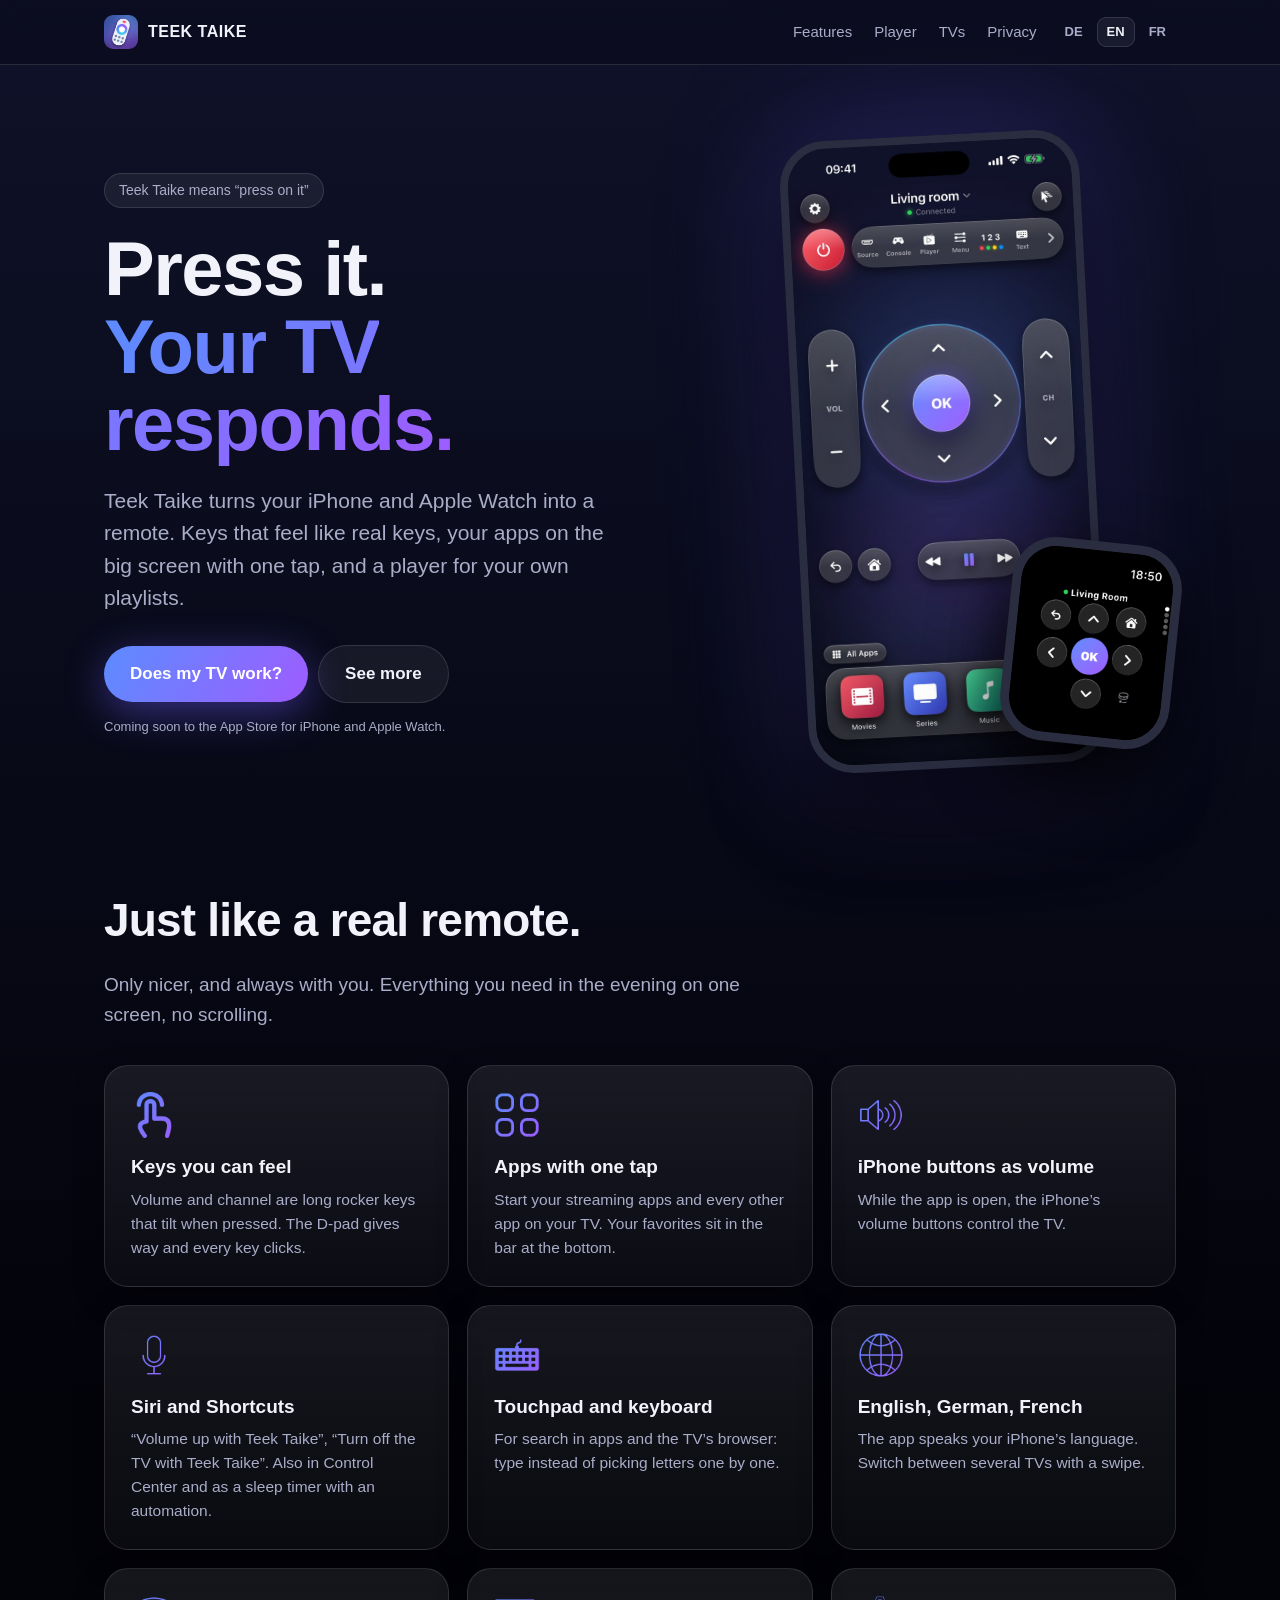
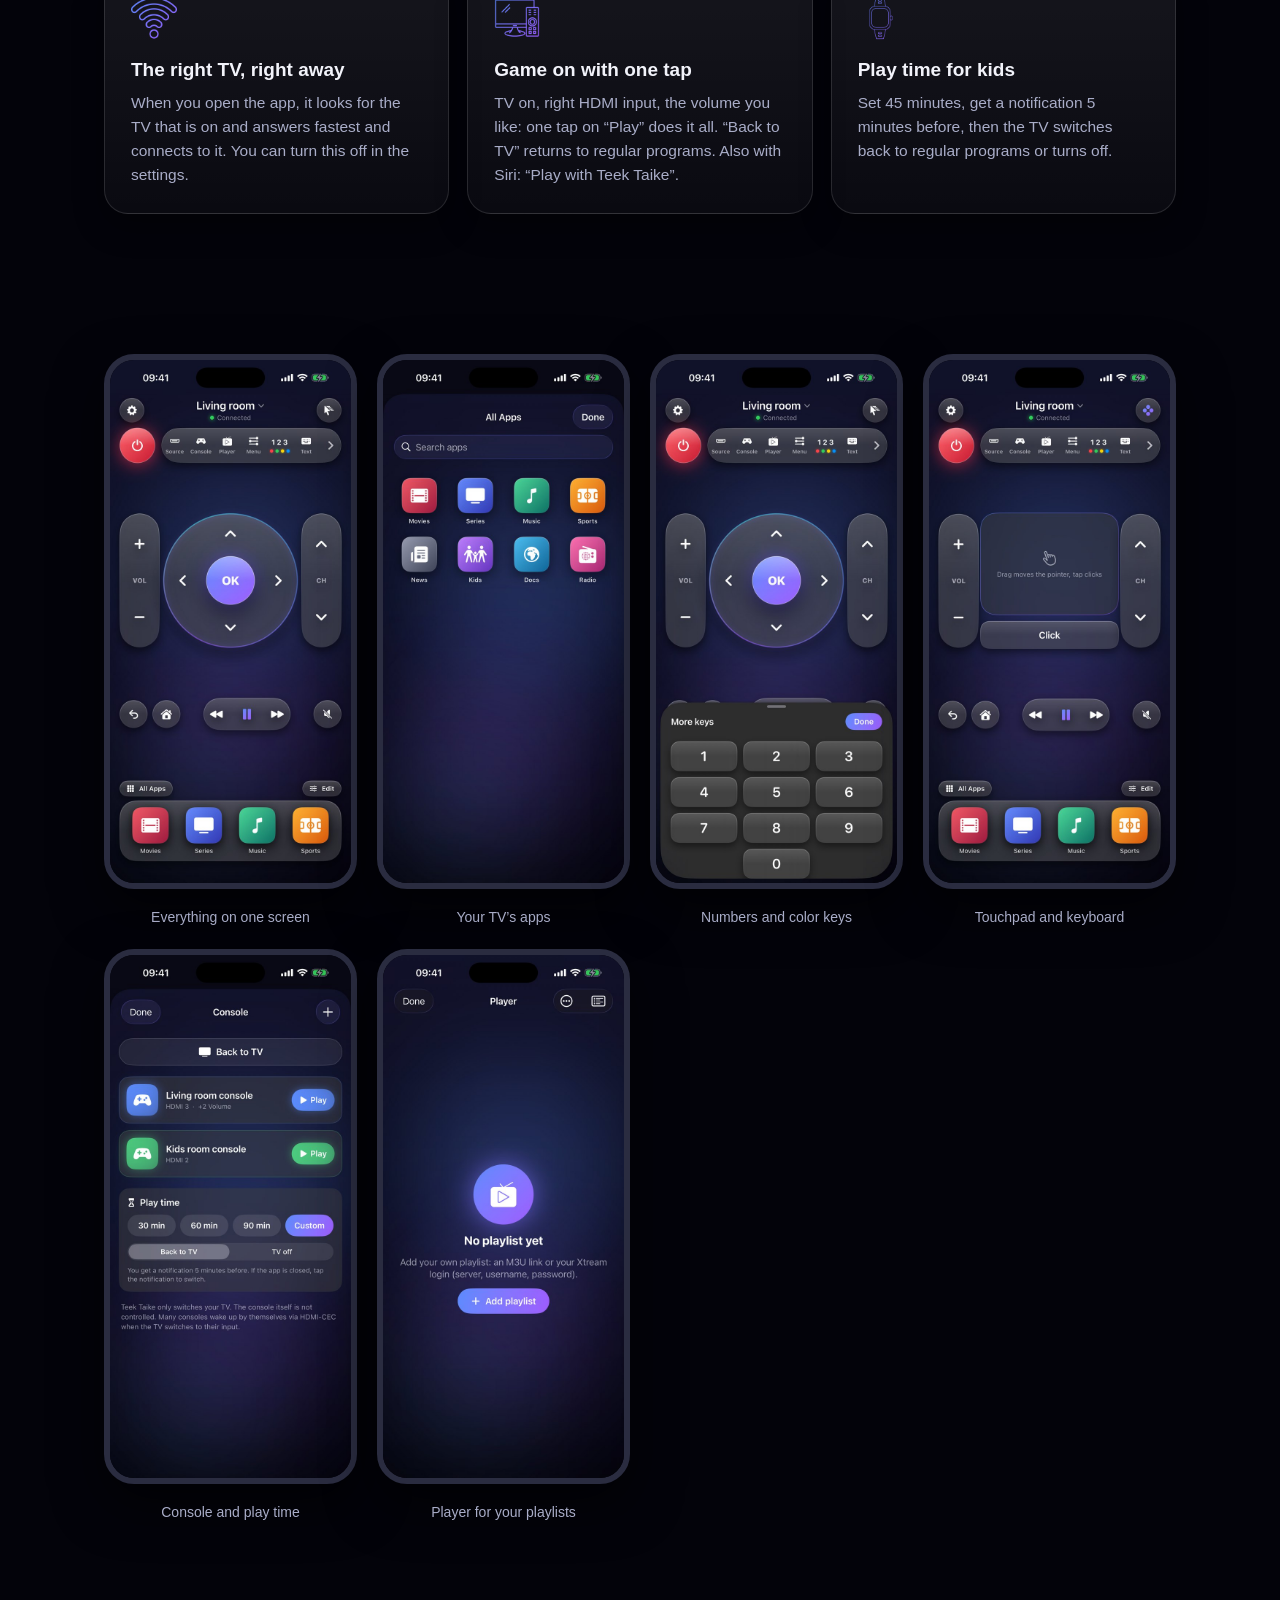
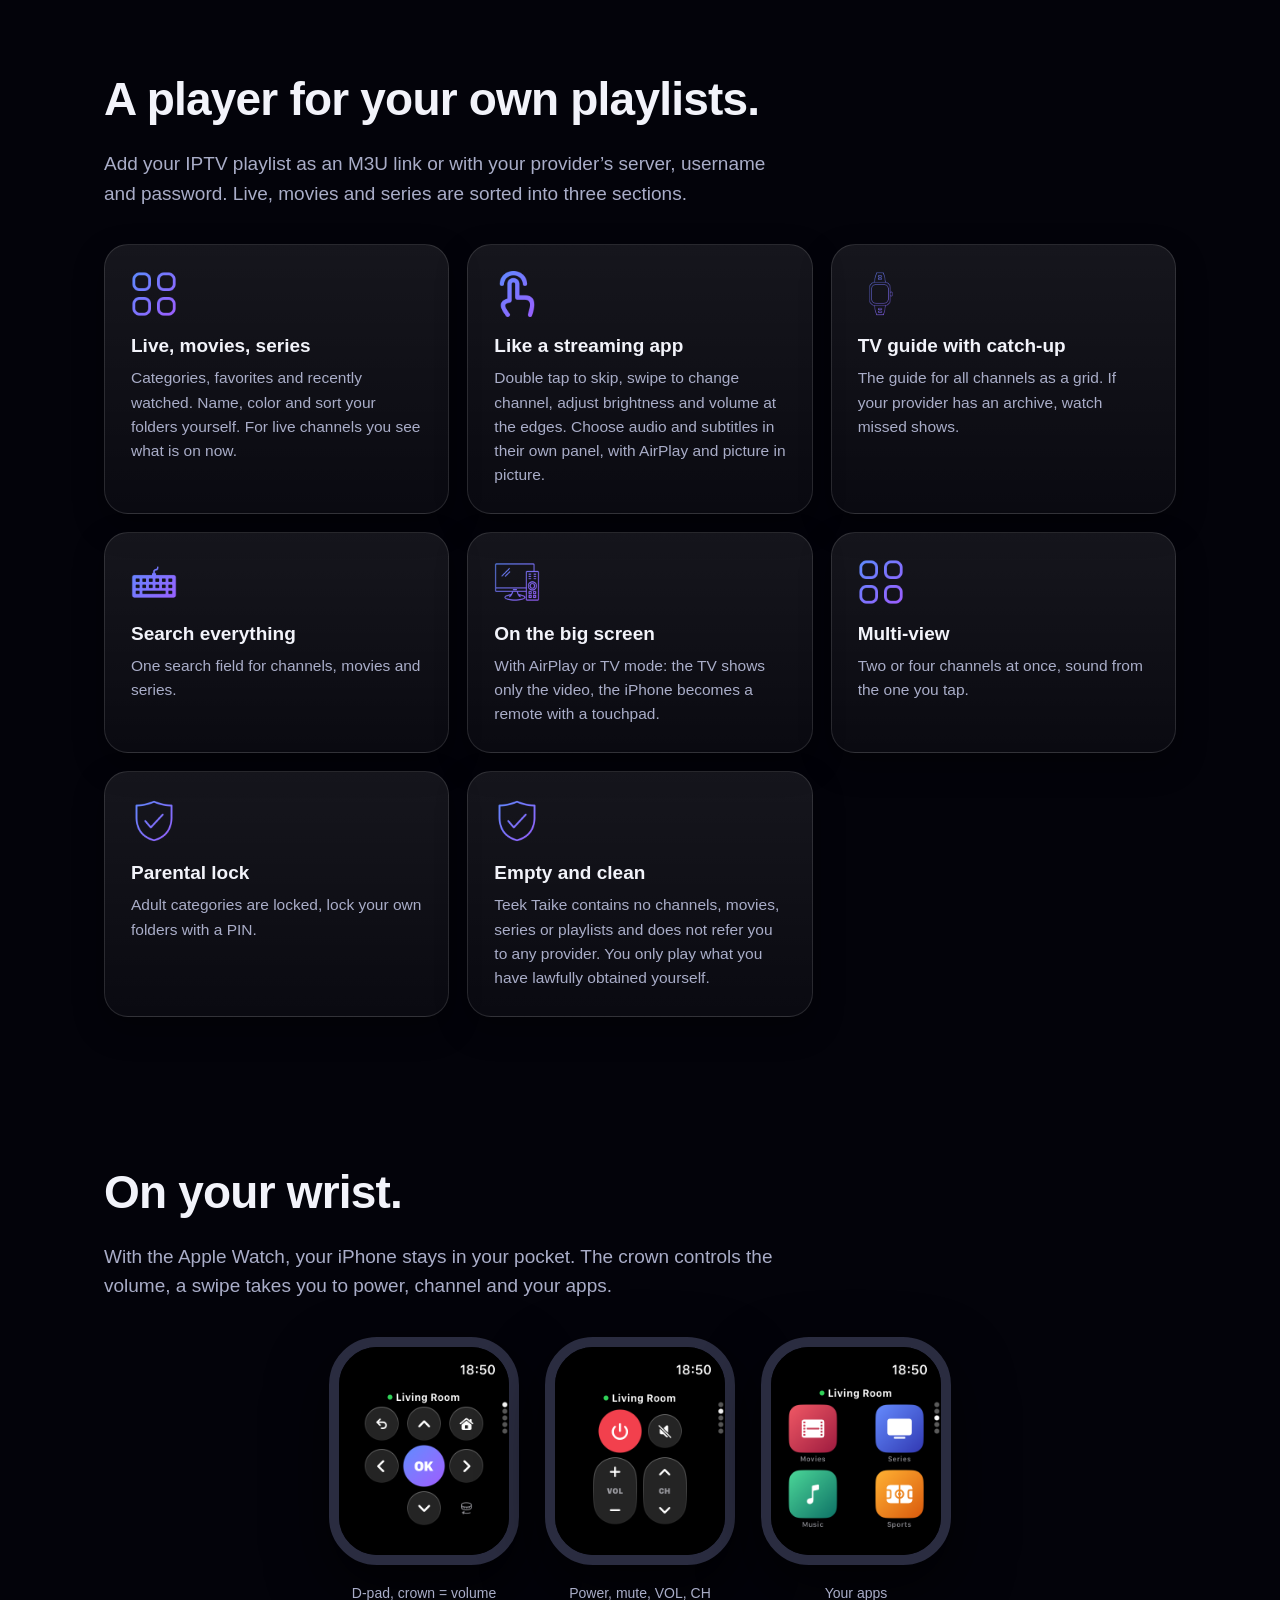
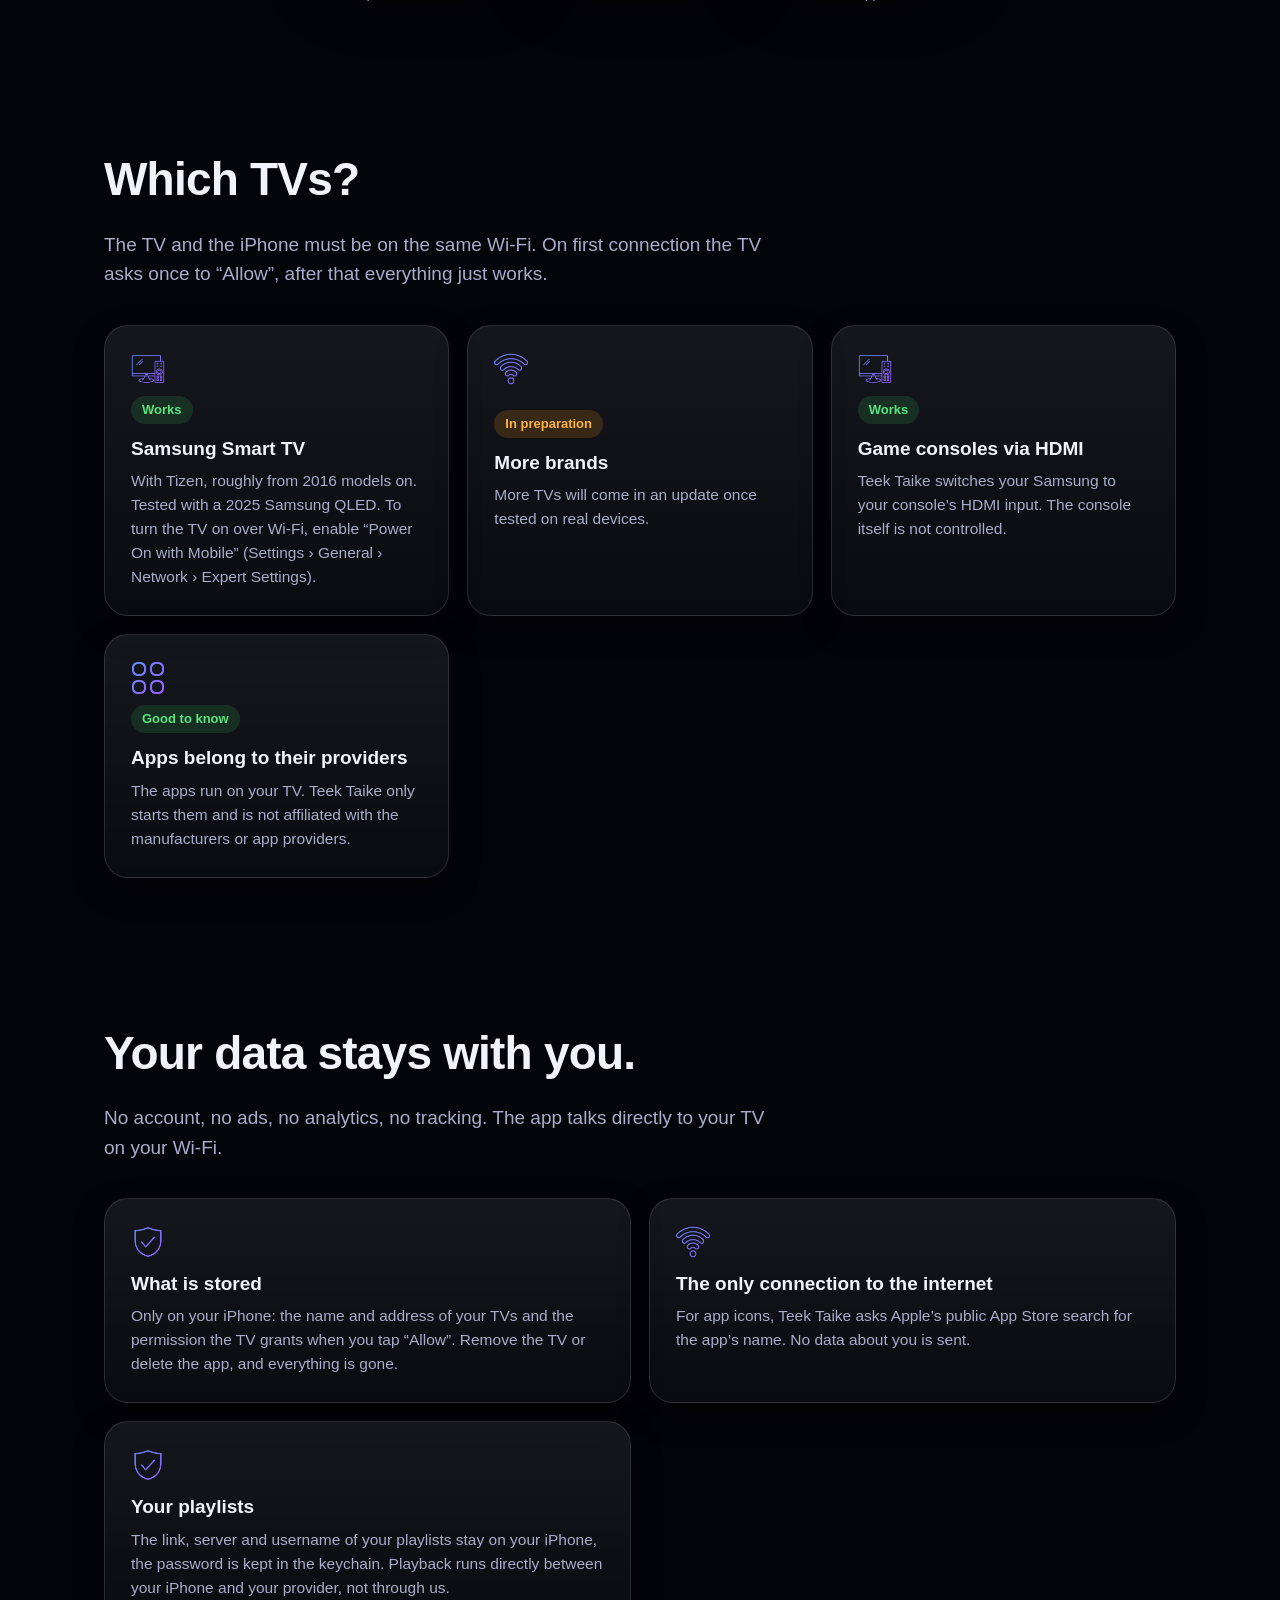
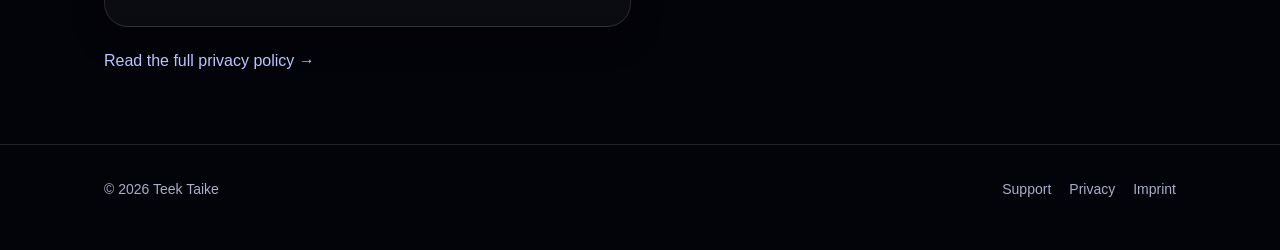
==== en/index.html @ dd216a0b "Website: Player für eigene Listen, Konsole, TV-Programm, Kindersicherung, neues Icon und Bilder, Dem" ====
<!DOCTYPE html>
<html lang="en">
<head>
<meta charset="utf-8">
<meta name="viewport" content="width=device-width, initial-scale=1">
<title>Teek Taike: TV remote and player for iPhone and Apple Watch</title>
<meta name="description" content="Teek Taike turns your iPhone and Apple Watch into a remote for Samsung Smart TVs, with a player for your own playlists. No account, no ads, no tracking.">
<link rel="icon" href="../favicon.png">
<link rel="stylesheet" href="../style.css">
<link rel="alternate" hreflang="de" href="../index.html">
<link rel="alternate" hreflang="en" href="../en/index.html">
<link rel="alternate" hreflang="fr" href="../fr/index.html">
</head>
<body>
<header>
  <div class="breite">
    <a class="marke" href="index.html"><img src="../bilder/icon.png" alt="">TEEK TAIKE</a>
    <div class="rechts"><nav><a href="#funktionen">Features</a><a href="#player">Player</a><a href="#fernseher">TVs</a><a href="#datenschutz">Privacy</a></nav><div class="sprachen"><a href="../index.html">DE</a><a href="../en/index.html" class="an">EN</a><a href="../fr/index.html">FR</a></div></div>
  </div>
</header>

<main class="breite">
  <div class="held">
    <div>
      <div class="bedeutung">Teek Taike means “press on it”</div>
      <h1>Press it.<br><span>Your TV responds.</span></h1>
      <p class="unter">Teek Taike turns your iPhone and Apple Watch into a remote. Keys that feel like real keys, your apps on the big screen with one tap, and a player for your own playlists.</p>
      <a class="knopf" href="#fernseher">Does my TV work?</a><a class="knopf still" href="#funktionen">See more</a>
      <p class="bald">Coming soon to the App Store for iPhone and Apple Watch.</p>
    </div>
    <div class="geraete">
      <div class="handy"><img src="../bilder/en/iphone_haupt.jpg" alt="Teek Taike on iPhone: D-pad, volume, channel and app tiles"></div>
      <div class="uhr"><img src="../bilder/en/uhr_0.png" alt="Teek Taike on Apple Watch"></div>
    </div>
  </div>

  <section id="funktionen">
    <h2>Just like a real remote.</h2>
    <p class="einleitung">Only nicer, and always with you. Everything you need in the evening on one screen, no scrolling.</p>
    <div class="karten">
      <div class="karte"><div class="zeichen" style="--symbol:url(../bilder/symbole/tippen.png)"></div><h3>Keys you can feel</h3><p>Volume and channel are long rocker keys that tilt when pressed. The D-pad gives way and every key clicks.</p></div>
      <div class="karte"><div class="zeichen" style="--symbol:url(../bilder/symbole/apps.png)"></div><h3>Apps with one tap</h3><p>Start your streaming apps and every other app on your TV. Your favorites sit in the bar at the bottom.</p></div>
      <div class="karte"><div class="zeichen" style="--symbol:url(../bilder/symbole/lautstaerke.png)"></div><h3>iPhone buttons as volume</h3><p>While the app is open, the iPhone’s volume buttons control the TV.</p></div>
      <div class="karte"><div class="zeichen" style="--symbol:url(../bilder/symbole/mikrofon.png)"></div><h3>Siri and Shortcuts</h3><p>“Volume up with Teek Taike”, “Turn off the TV with Teek Taike”. Also in Control Center and as a sleep timer with an automation.</p></div>
      <div class="karte"><div class="zeichen" style="--symbol:url(../bilder/symbole/tastatur.png)"></div><h3>Touchpad and keyboard</h3><p>For search in apps and the TV’s browser: type instead of picking letters one by one.</p></div>
      <div class="karte"><div class="zeichen" style="--symbol:url(../bilder/symbole/sprachen.png)"></div><h3>English, German, French</h3><p>The app speaks your iPhone’s language. Switch between several TVs with a swipe.</p></div>
      <div class="karte"><div class="zeichen" style="--symbol:url(../bilder/symbole/wlan.png)"></div><h3>The right TV, right away</h3><p>When you open the app, it looks for the TV that is on and answers fastest and connects to it. You can turn this off in the settings.</p></div>
      <div class="karte"><div class="zeichen" style="--symbol:url(../bilder/symbole/fernseher.png)"></div><h3>Game on with one tap</h3><p>TV on, right HDMI input, the volume you like: one tap on “Play” does it all. “Back to TV” returns to regular programs. Also with Siri: “Play with Teek Taike”.</p></div>
      <div class="karte"><div class="zeichen" style="--symbol:url(../bilder/symbole/uhr.png)"></div><h3>Play time for kids</h3><p>Set 45 minutes, get a notification 5 minutes before, then the TV switches back to regular programs or turns off.</p></div>
    </div>
  </section>

  <section>
    <div class="galerie">
      <figure><img src="../bilder/en/iphone_haupt.jpg" alt="Everything on one screen"><figcaption>Everything on one screen</figcaption></figure>
      <figure><img src="../bilder/en/iphone_apps.jpg" alt="Your TV’s apps"><figcaption>Your TV’s apps</figcaption></figure>
      <figure><img src="../bilder/en/iphone_123.jpg" alt="Numbers and color keys"><figcaption>Numbers and color keys</figcaption></figure>
      <figure><img src="../bilder/en/iphone_maus.jpg" alt="Touchpad and keyboard"><figcaption>Touchpad and keyboard</figcaption></figure>
      <figure><img src="../bilder/en/iphone_konsole.jpg" alt="Console and play time"><figcaption>Console and play time</figcaption></figure>
      <figure><img src="../bilder/en/iphone_player.jpg" alt="Player for your playlists"><figcaption>Player for your playlists</figcaption></figure>
    </div>
  </section>

  <section id="player">
    <h2>A player for your own playlists.</h2>
    <p class="einleitung">Add your IPTV playlist as an M3U link or with your provider’s server, username and password. Live, movies and series are sorted into three sections.</p>
    <div class="karten">
      <div class="karte"><div class="zeichen" style="--symbol:url(../bilder/symbole/apps.png)"></div><h3>Live, movies, series</h3><p>Categories, favorites and recently watched. Name, color and sort your folders yourself. For live channels you see what is on now.</p></div>
      <div class="karte"><div class="zeichen" style="--symbol:url(../bilder/symbole/tippen.png)"></div><h3>Like a streaming app</h3><p>Double tap to skip, swipe to change channel, adjust brightness and volume at the edges. Choose audio and subtitles in their own panel, with AirPlay and picture in picture.</p></div>
      <div class="karte"><div class="zeichen" style="--symbol:url(../bilder/symbole/uhr.png)"></div><h3>TV guide with catch-up</h3><p>The guide for all channels as a grid. If your provider has an archive, watch missed shows.</p></div>
      <div class="karte"><div class="zeichen" style="--symbol:url(../bilder/symbole/tastatur.png)"></div><h3>Search everything</h3><p>One search field for channels, movies and series.</p></div>
      <div class="karte"><div class="zeichen" style="--symbol:url(../bilder/symbole/fernseher.png)"></div><h3>On the big screen</h3><p>With AirPlay or TV mode: the TV shows only the video, the iPhone becomes a remote with a touchpad.</p></div>
      <div class="karte"><div class="zeichen" style="--symbol:url(../bilder/symbole/apps.png)"></div><h3>Multi-view</h3><p>Two or four channels at once, sound from the one you tap.</p></div>
      <div class="karte"><div class="zeichen" style="--symbol:url(../bilder/symbole/schutz.png)"></div><h3>Parental lock</h3><p>Adult categories are locked, lock your own folders with a PIN.</p></div>
      <div class="karte"><div class="zeichen" style="--symbol:url(../bilder/symbole/schutz.png)"></div><h3>Empty and clean</h3><p>Teek Taike contains no channels, movies, series or playlists and does not refer you to any provider. You only play what you have lawfully obtained yourself.</p></div>
    </div>
  </section>

  <section id="uhr">
    <h2>On your wrist.</h2>
    <p class="einleitung">With the Apple Watch, your iPhone stays in your pocket. The crown controls the volume, a swipe takes you to power, channel and your apps.</p>
    <div class="uhrreihe">
      <figure><img src="../bilder/en/uhr_0.png" alt="D-pad, crown = volume"><figcaption>D-pad, crown = volume</figcaption></figure>
      <figure><img src="../bilder/en/uhr_1.png" alt="Power, mute, VOL, CH"><figcaption>Power, mute, VOL, CH</figcaption></figure>
      <figure><img src="../bilder/en/uhr_2.png" alt="Your apps"><figcaption>Your apps</figcaption></figure>
    </div>
  </section>

  <section id="fernseher">
    <h2>Which TVs?</h2>
    <p class="einleitung">The TV and the iPhone must be on the same Wi‑Fi. On first connection the TV asks once to “Allow”, after that everything just works.</p>
    <div class="tvliste">
      <div class="karte"><div class="zeichen klein" style="--symbol:url(../bilder/symbole/fernseher.png)"></div><span class="status ja">Works</span><h3>Samsung Smart TV</h3><p>With Tizen, roughly from 2016 models on. Tested with a 2025 Samsung QLED. To turn the TV on over Wi‑Fi, enable “Power On with Mobile” (Settings › General › Network › Expert Settings).</p></div>
      <div class="karte"><div class="zeichen klein" style="--symbol:url(../bilder/symbole/wlan.png)"></div><span class="status bald">In preparation</span><h3>More brands</h3><p>More TVs will come in an update once tested on real devices.</p></div>
      <div class="karte"><div class="zeichen klein" style="--symbol:url(../bilder/symbole/fernseher.png)"></div><span class="status ja">Works</span><h3>Game consoles via HDMI</h3><p>Teek Taike switches your Samsung to your console’s HDMI input. The console itself is not controlled.</p></div>
      <div class="karte"><div class="zeichen klein" style="--symbol:url(../bilder/symbole/apps.png)"></div><span class="status ja">Good to know</span><h3>Apps belong to their providers</h3><p>The apps run on your TV. Teek Taike only starts them and is not affiliated with the manufacturers or app providers.</p></div>
    </div>
  </section>

  <section id="datenschutz">
    <h2>Your data stays with you.</h2>
    <p class="einleitung">No account, no ads, no analytics, no tracking. The app talks directly to your TV on your Wi‑Fi.</p>
    <div class="schutz">
      <div class="karte"><div class="zeichen klein" style="--symbol:url(../bilder/symbole/schutz.png)"></div><h3>What is stored</h3><p>Only on your iPhone: the name and address of your TVs and the permission the TV grants when you tap “Allow”. Remove the TV or delete the app, and everything is gone.</p></div>
      <div class="karte"><div class="zeichen klein" style="--symbol:url(../bilder/symbole/wlan.png)"></div><h3>The only connection to the internet</h3><p>For app icons, Teek Taike asks Apple’s public App Store search for the app’s name. No data about you is sent.</p></div>
      <div class="karte"><div class="zeichen klein" style="--symbol:url(../bilder/symbole/schutz.png)"></div><h3>Your playlists</h3><p>The link, server and username of your playlists stay on your iPhone, the password is kept in the keychain. Playback runs directly between your iPhone and your provider, not through us.</p></div>
    </div>
    <p style="margin-top:22px"><a href="privacy.html">Read the full privacy policy →</a></p>
  </section>
</main>
<footer>
  <div class="breite">
    <span>© 2026 Teek Taike</span>
    <span><a href="support.html">Support</a><a href="privacy.html">Privacy</a><a href="imprint.html">Imprint</a></span>
  </div>
</footer>
</body>
</html>
---- style.css ----
/* Teek Taike: gleiche Optik wie die App (dunkel, Glas, violettes Leuchten). Nur Systemschriften,
   keine fremden Dienste, keine Cookies. */
:root {
  --bg1: #0f1229; --bg2: #03030a;
  --akzent1: #5c8cff; --akzent2: #9e5cff;
  --text: #f2f3fa; --leise: #a9adc8; --glas: rgba(255,255,255,0.06); --rand: rgba(255,255,255,0.12);
}
* { box-sizing: border-box; margin: 0; padding: 0; }
html { scroll-behavior: smooth; }
html { background: #03030a; }
html, body { overflow-x: hidden; }
h1, h2, h3 { hyphens: auto; -webkit-hyphens: auto; overflow-wrap: break-word; }
.held > div, .karten > *, .tvliste > *, .schutz > * { min-width: 0; }
body {
  font-family: -apple-system, BlinkMacSystemFont, "SF Pro Rounded", "Segoe UI", Roboto, sans-serif;
  color: var(--text); line-height: 1.55;
  background-color: var(--bg2);
  background-image: radial-gradient(1200px 700px at 50% -10%, rgba(92,90,255,0.28), transparent 60%),
                    linear-gradient(180deg, var(--bg1), var(--bg2) 1400px);
  background-repeat: no-repeat;
  min-height: 100vh;
}
a { color: #b9c6ff; text-decoration: none; }
a:hover { text-decoration: underline; }
.breite { max-width: 1120px; margin: 0 auto; padding: 0 24px; }

/* Kopf */
header { position: sticky; top: 0; z-index: 10; backdrop-filter: blur(18px); -webkit-backdrop-filter: blur(18px);
  background: rgba(10,11,28,0.6); border-bottom: 1px solid var(--rand); }
header .breite { display: flex; align-items: center; justify-content: space-between; height: 64px; }
.marke { display: flex; align-items: center; gap: 10px; font-weight: 800; letter-spacing: 0.5px; color: var(--text); }
.marke img { width: 34px; height: 34px; border-radius: 9px; }
nav a { color: var(--leise); margin-left: 22px; font-size: 15px; }
header .rechts { display: flex; align-items: center; gap: 18px; }
.sprachen { display: flex; gap: 4px; }
.sprachen a { color: var(--leise); font-size: 13px; font-weight: 700; padding: 4px 9px; border-radius: 9px; border: 1px solid transparent; }
.sprachen a.an { color: var(--text); border-color: var(--rand); background: var(--glas); }
.sprachen a:hover { text-decoration: none; color: var(--text); }

/* Start */
.held { display: grid; grid-template-columns: 1.1fr 0.9fr; gap: 40px; align-items: center; padding: 70px 0 40px; }
.held h1 { font-size: clamp(42px, 6vw, 76px); line-height: 1.02; font-weight: 900; letter-spacing: -1.5px; }
.held h1 span { background: linear-gradient(120deg, var(--akzent1), var(--akzent2)); -webkit-background-clip: text; background-clip: text; color: transparent; }
.held p.unter { font-size: 21px; color: var(--leise); margin: 22px 0 30px; max-width: 520px; }
.bedeutung { display: inline-block; font-size: 14px; color: var(--leise); border: 1px solid var(--rand); background: var(--glas);
  padding: 6px 14px; border-radius: 999px; margin-bottom: 22px; }
.knopf { display: inline-flex; align-items: center; gap: 10px; padding: 15px 26px; border-radius: 999px; font-weight: 700; font-size: 17px;
  color: #fff; background: linear-gradient(120deg, var(--akzent1), var(--akzent2)); box-shadow: 0 10px 40px rgba(110,90,255,0.45); }
.knopf.still { background: var(--glas); border: 1px solid var(--rand); box-shadow: none; color: var(--text); margin-left: 10px; }
.knopf:hover { text-decoration: none; transform: translateY(-1px); }
.bald { font-size: 13px; color: var(--leise); margin-top: 14px; }

.geraete { position: relative; height: 640px; }
.handy { position: absolute; left: 50%; top: 0; transform: translateX(-50%) rotate(-3deg); width: 300px; border-radius: 46px;
  border: 8px solid #2a2c40; box-shadow: 0 40px 90px rgba(0,0,0,0.7), 0 0 120px rgba(110,90,255,0.35); overflow: hidden; }
.handy img { display: block; width: 100%; }
.uhr { position: absolute; right: 0; bottom: 30px; width: 170px; border-radius: 44px; border: 9px solid #2a2c40; overflow: hidden;
  box-shadow: 0 30px 70px rgba(0,0,0,0.8); transform: rotate(6deg); background: #000; }
.uhr img { display: block; width: 100%; }

/* Abschnitte */
section { padding: 70px 0; }
h2 { font-size: clamp(30px, 4vw, 46px); font-weight: 900; letter-spacing: -0.8px; margin-bottom: 14px; }
.einleitung { color: var(--leise); font-size: 19px; max-width: 680px; margin-bottom: 36px; }
.karten { display: grid; grid-template-columns: repeat(3, 1fr); gap: 18px; }
.karte { background: linear-gradient(180deg, rgba(255,255,255,0.08), rgba(255,255,255,0.03)); border: 1px solid var(--rand);
  border-radius: 24px; padding: 26px; box-shadow: 0 12px 30px rgba(0,0,0,0.35); }
.karte .zeichen { width: 46px; height: 46px; margin-bottom: 14px;
  background: linear-gradient(135deg, var(--akzent1), var(--akzent2));
  -webkit-mask: var(--symbol) center / contain no-repeat; mask: var(--symbol) center / contain no-repeat; }
.karte .zeichen.klein { width: 34px; height: 34px; margin-bottom: 10px; }
.karte h3 { font-size: 19px; margin-bottom: 6px; }
.karte p { color: var(--leise); font-size: 15.5px; }

.galerie { display: grid; grid-template-columns: repeat(4, 1fr); gap: 20px; }
.galerie figure { text-align: center; }
.galerie img { width: 100%; border-radius: 30px; border: 6px solid #2a2c40; box-shadow: 0 20px 50px rgba(0,0,0,0.6); }
.galerie figcaption { color: var(--leise); font-size: 14px; margin-top: 10px; }

.uhrreihe { display: flex; gap: 26px; justify-content: center; flex-wrap: wrap; margin-top: 10px; }
.uhrreihe figure { text-align: center; }
.uhrreihe img { width: 190px; border-radius: 48px; border: 10px solid #2a2c40; background: #000; box-shadow: 0 24px 60px rgba(0,0,0,0.7); }
.uhrreihe figcaption { color: var(--leise); font-size: 14px; margin-top: 10px; }

.tvliste { display: grid; grid-template-columns: repeat(3, 1fr); gap: 18px; }
.status { display: inline-block; font-size: 13px; font-weight: 700; padding: 4px 11px; border-radius: 999px; margin-bottom: 10px; }
.status.ja { background: rgba(52,199,89,0.16); color: #5be37f; }
.status.bald { background: rgba(255,159,10,0.16); color: #ffb340; }
.status.nein { background: rgba(255,255,255,0.08); color: var(--leise); }

.schutz { display: grid; grid-template-columns: repeat(2, 1fr); gap: 18px; }

/* Fuss */
footer { border-top: 1px solid var(--rand); padding: 34px 0 50px; color: var(--leise); font-size: 14px; }
footer .breite { display: flex; justify-content: space-between; flex-wrap: wrap; gap: 14px; }
footer a { color: var(--leise); margin-left: 18px; }

/* Rechtstexte */
.recht { max-width: 820px; padding: 50px 24px 80px; margin: 0 auto; }
.recht h1 { font-size: 40px; font-weight: 900; margin-bottom: 8px; }
.recht h2 { font-size: 22px; margin: 34px 0 10px; letter-spacing: 0; }
.recht p, .recht li { color: #d6d8ea; font-size: 16px; margin-bottom: 10px; }
.recht ul { padding-left: 22px; }
.recht .stand { color: var(--leise); font-size: 14px; }

@media (max-width: 900px) {
  .held { grid-template-columns: 1fr; text-align: center; }
  .held p.unter { margin-left: auto; margin-right: auto; }
  .geraete { height: 600px; }
  .karten, .tvliste, .schutz { grid-template-columns: 1fr; }
  .galerie { grid-template-columns: repeat(2, 1fr); }
  nav a { margin-left: 12px; font-size: 14px; }
  .knopf { display: flex; justify-content: center; max-width: 320px; margin: 0 auto; }
  .knopf.still { margin: 12px auto 0; }
  .handy { width: 260px; }
  .uhr { width: 130px; right: 4px; }
  .geraete { height: 560px; }
}
@media (max-width: 600px) {
  nav { display: none; }
  .held { padding-top: 40px; }
  .held p.unter { font-size: 18px; }
  .galerie { gap: 12px; }
  .uhrreihe img { width: 150px; }
}
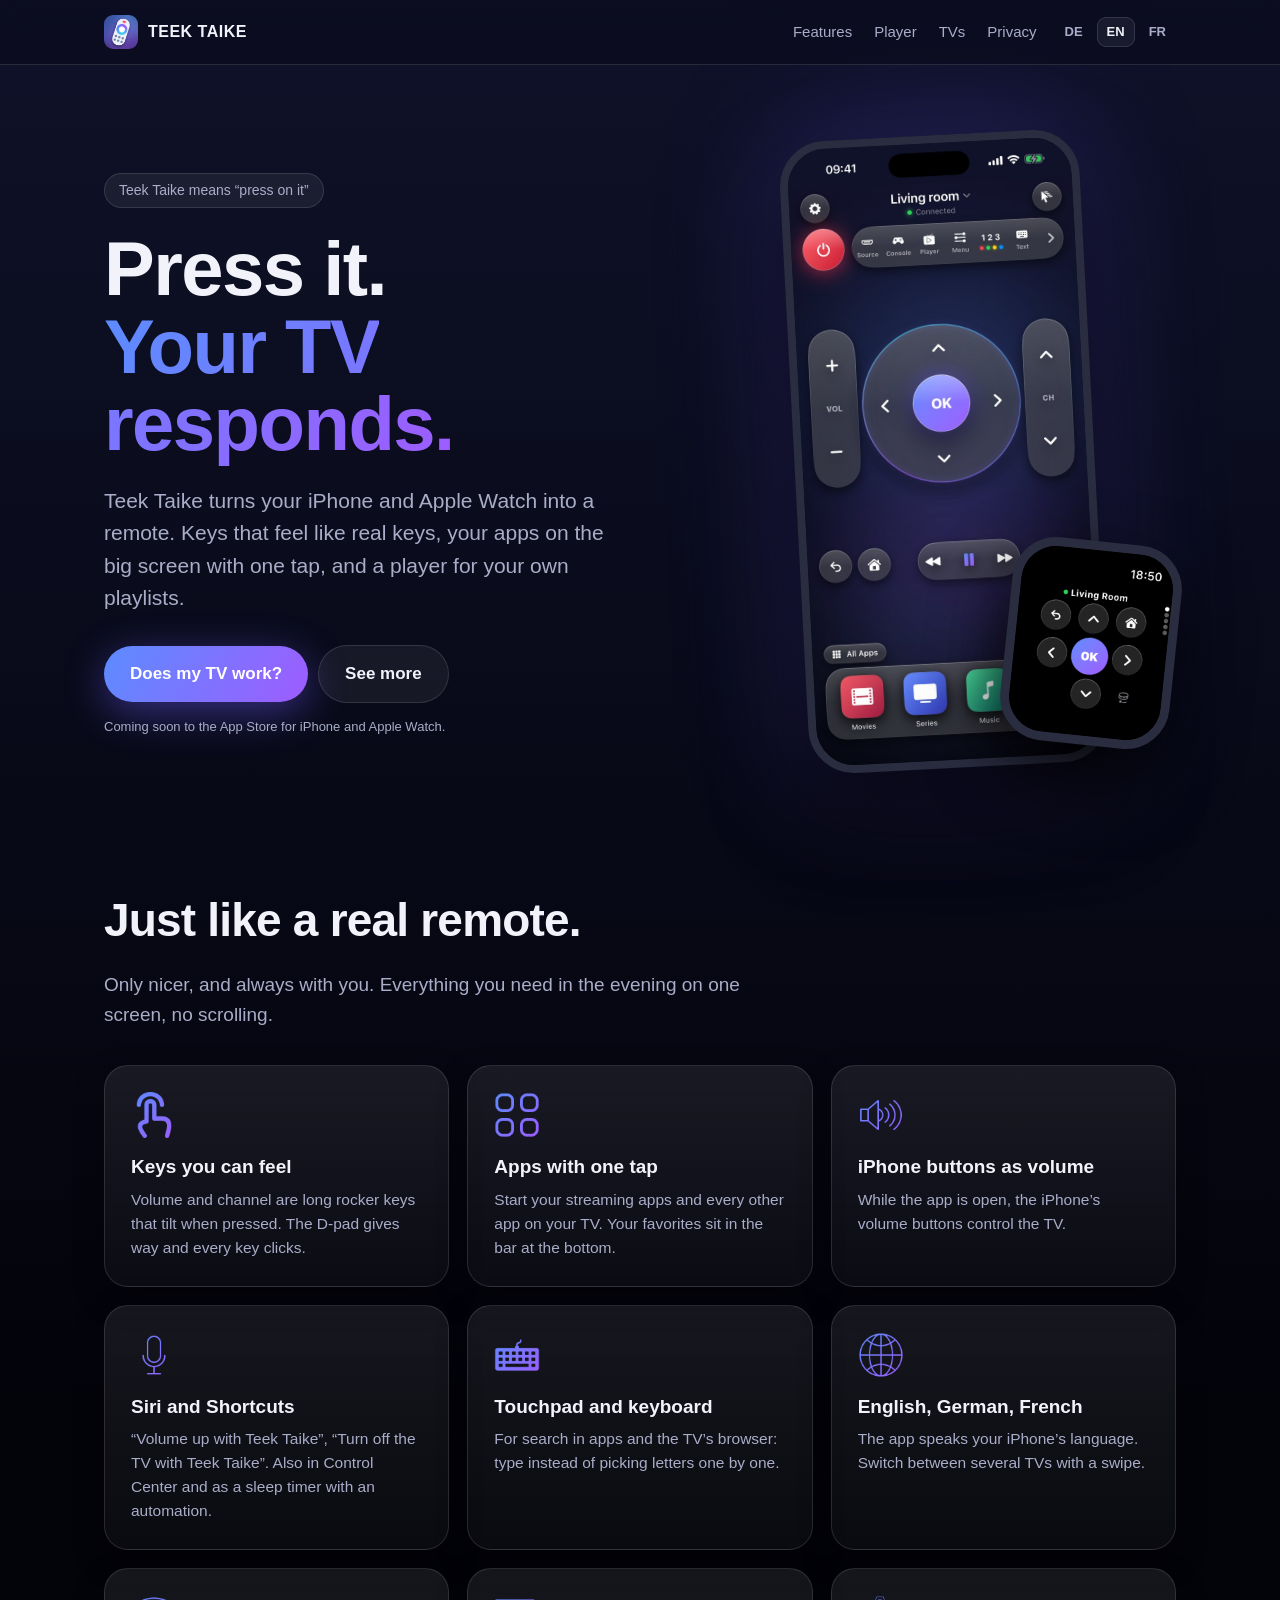
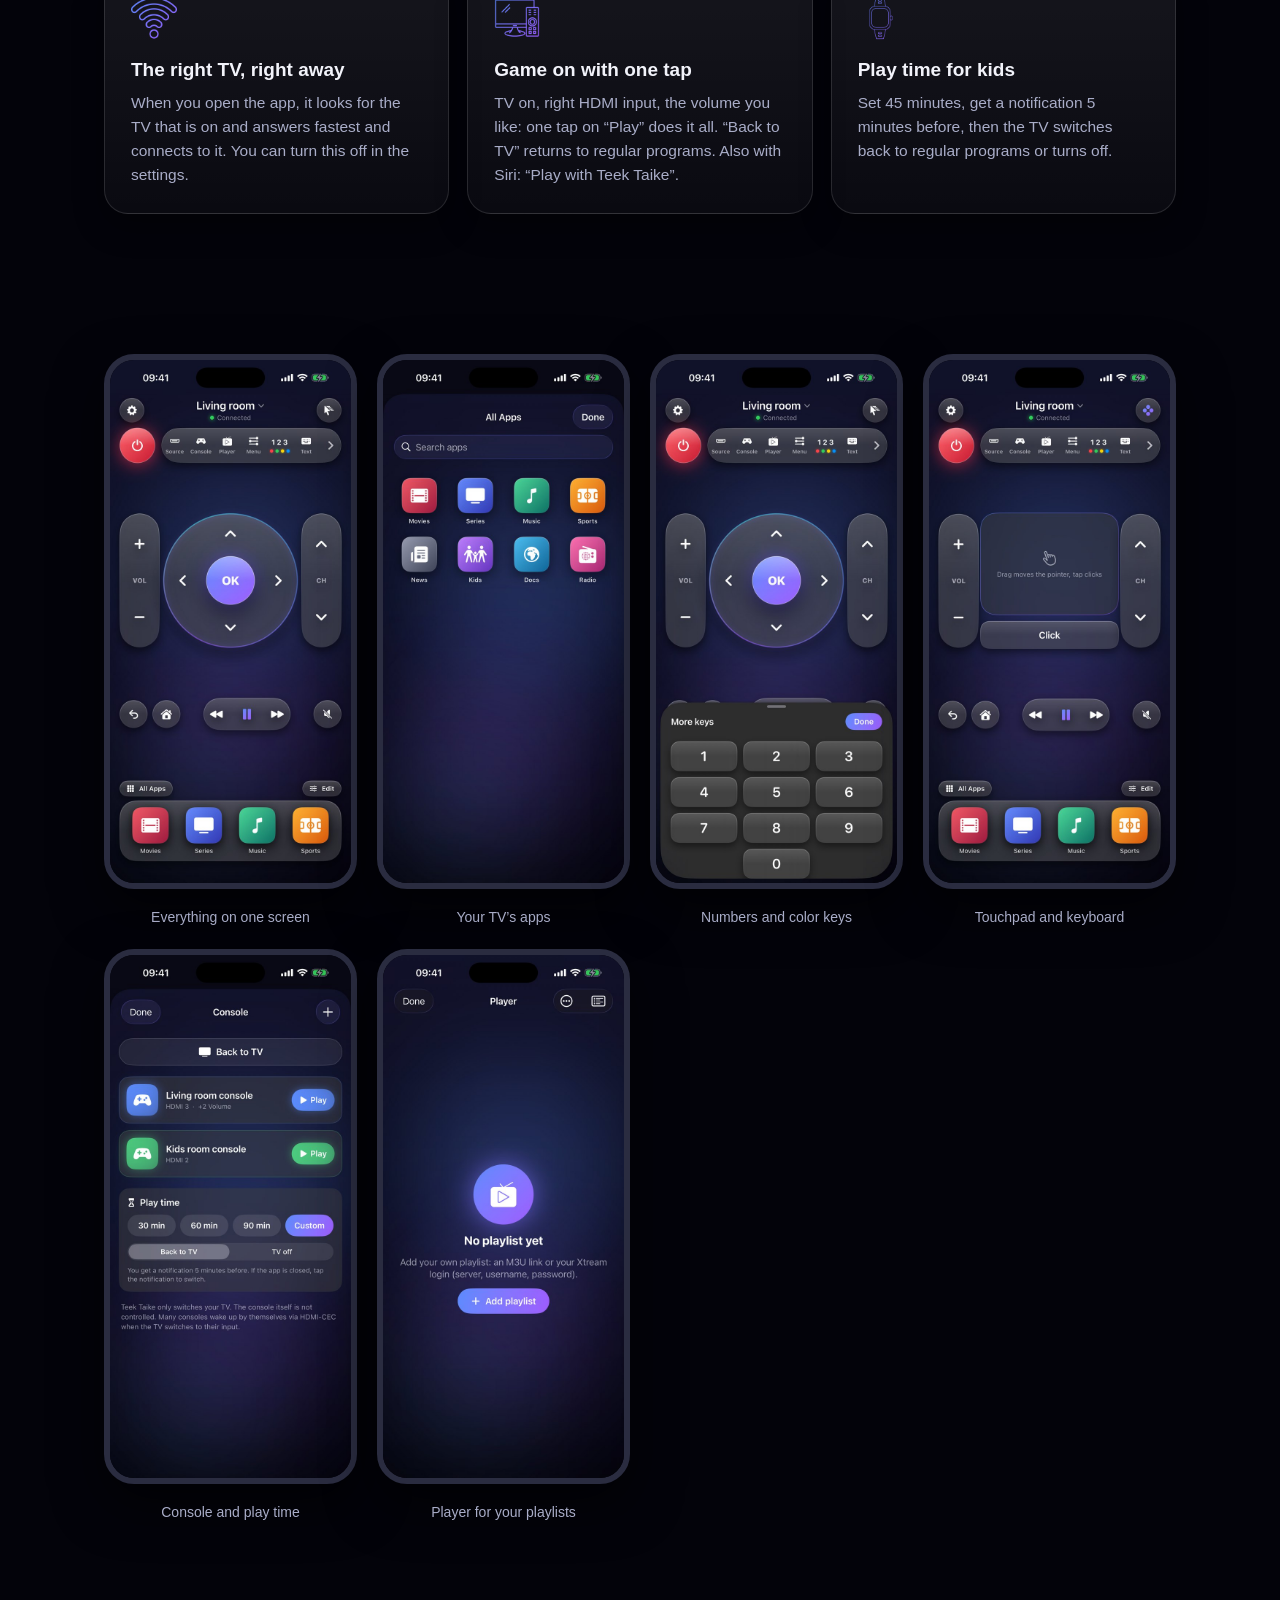
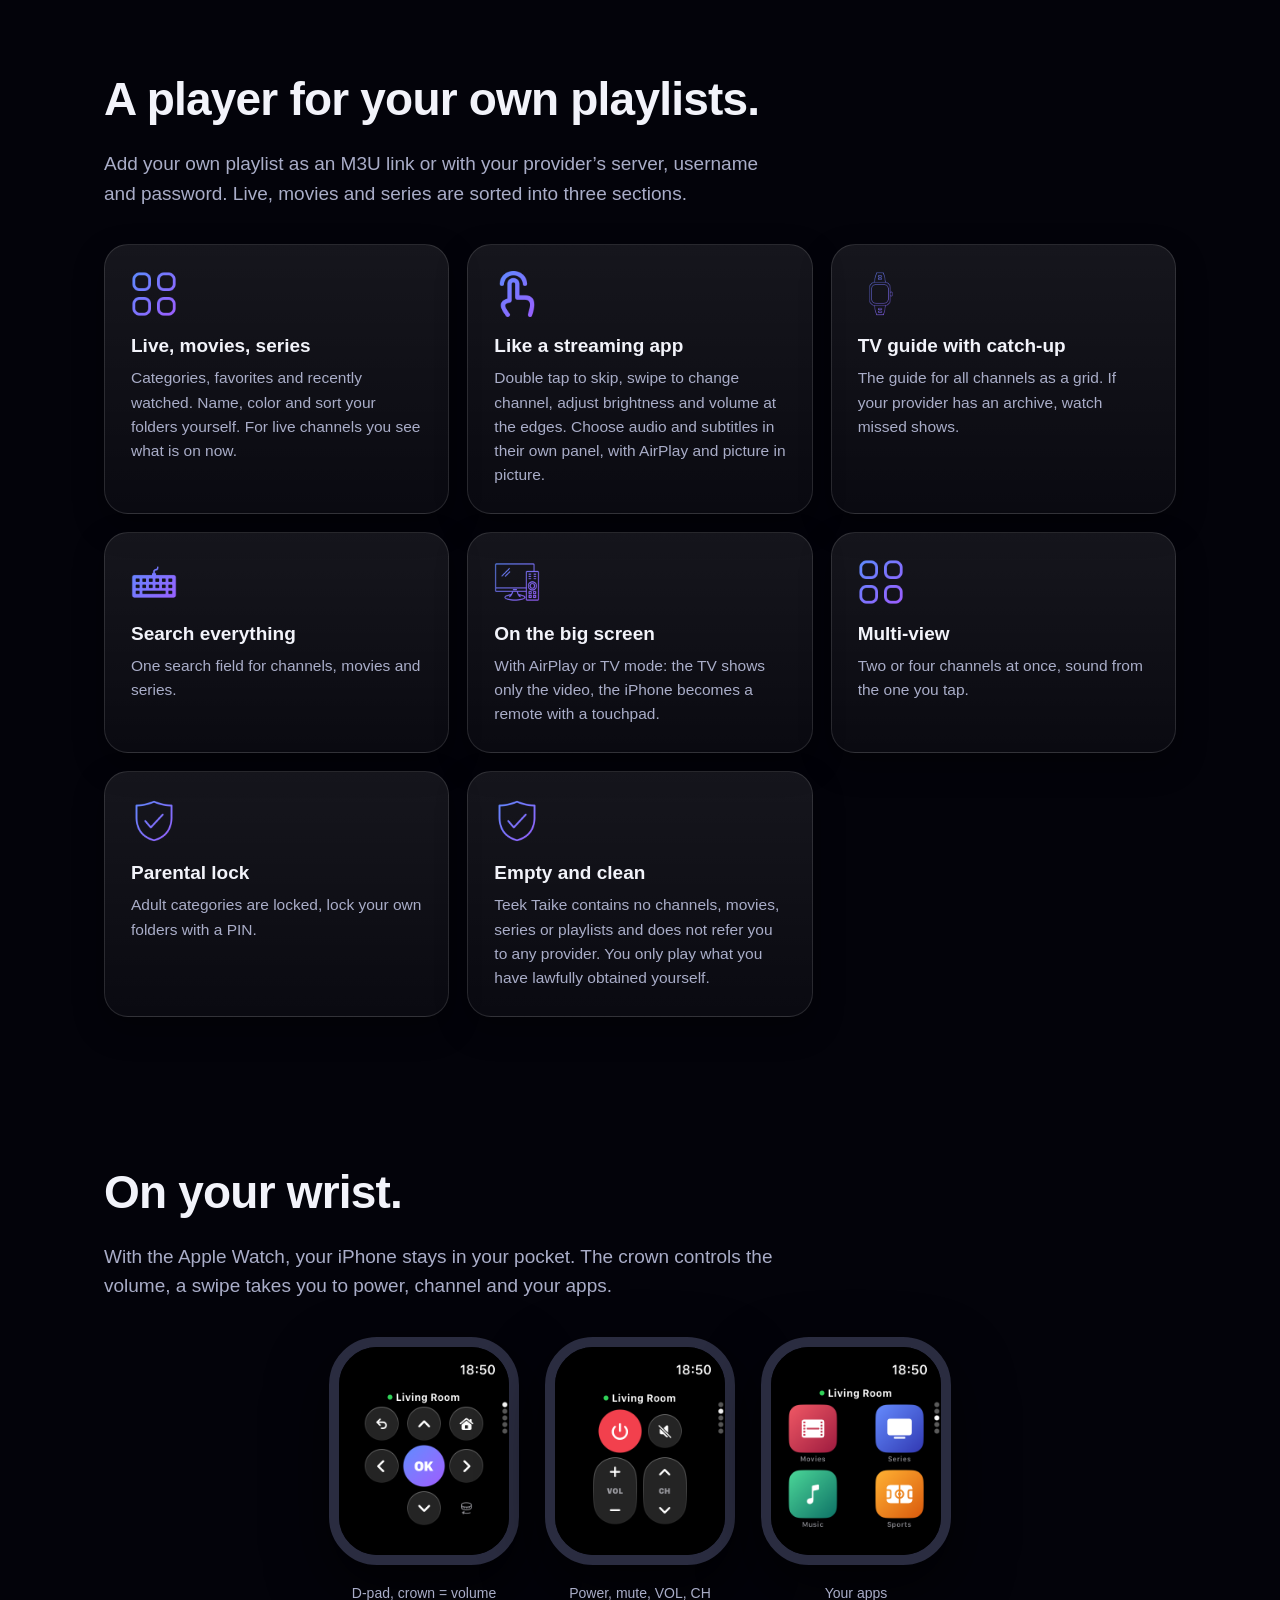
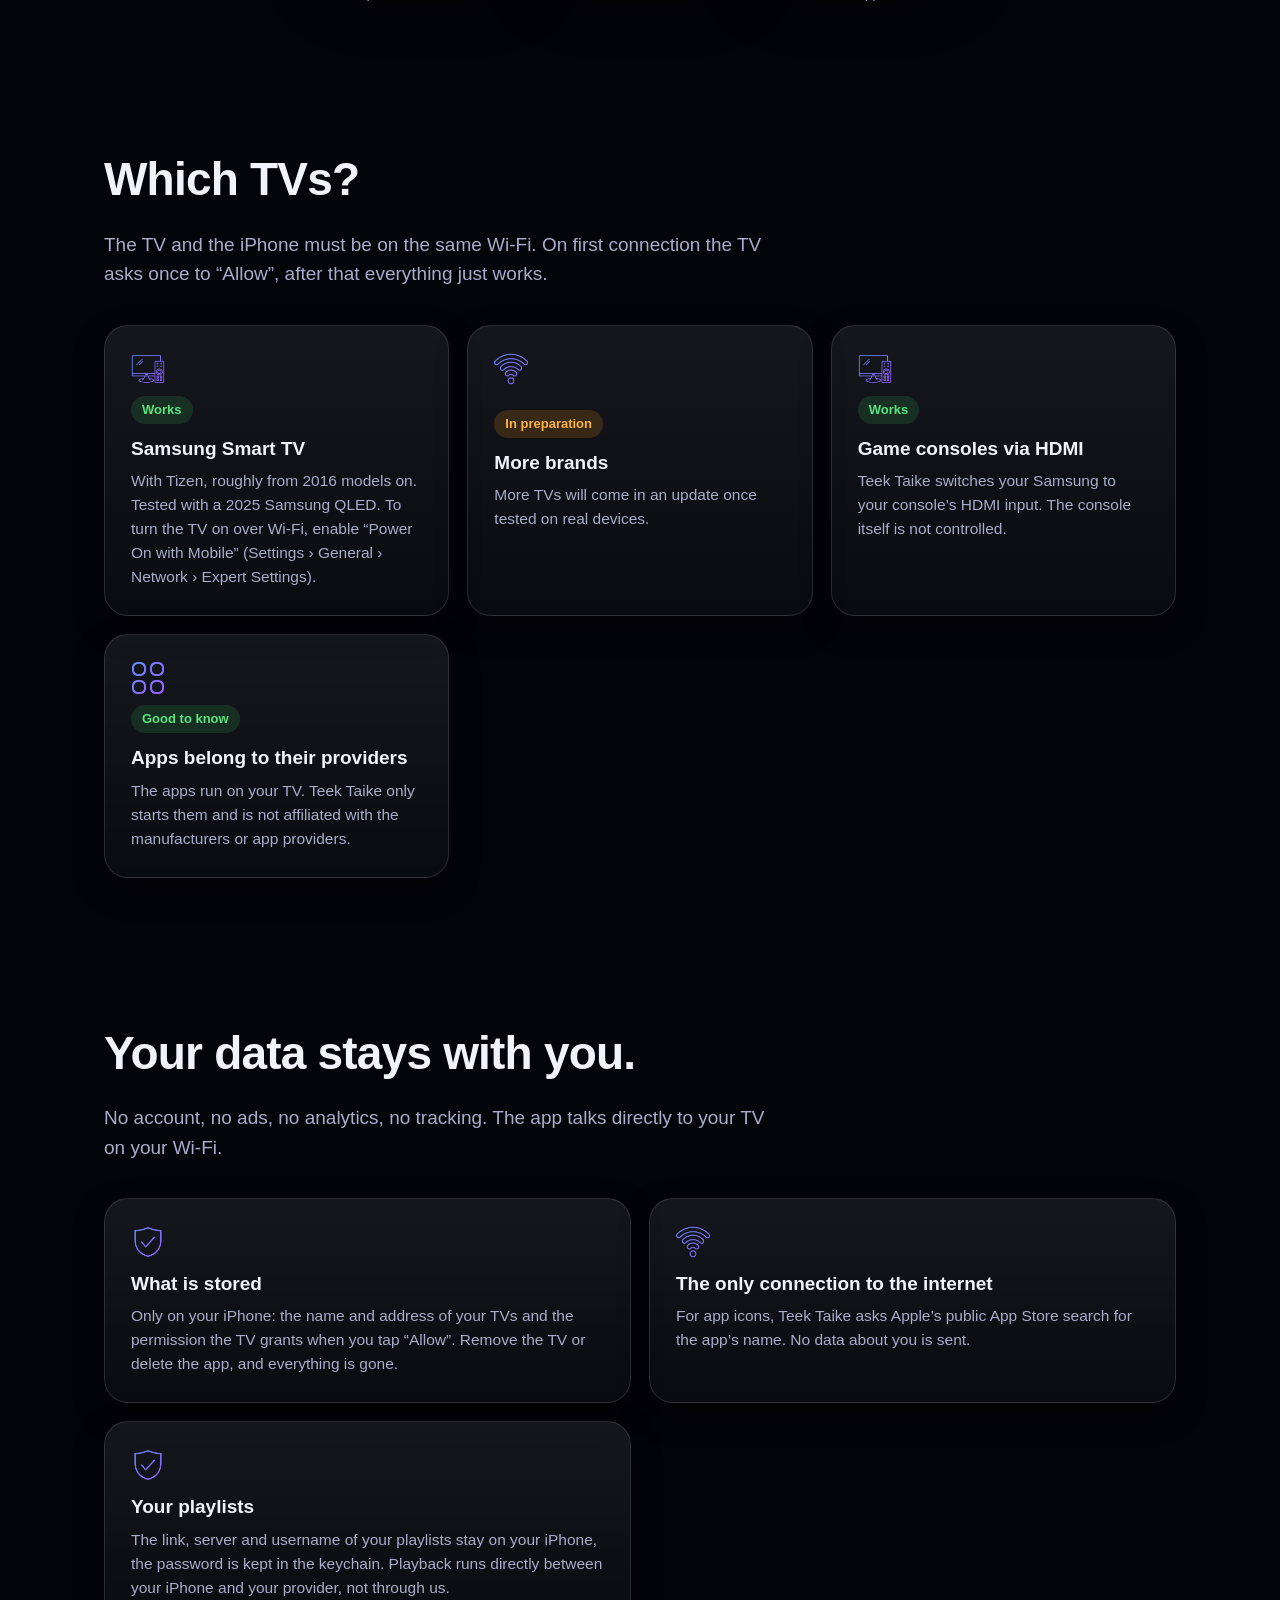
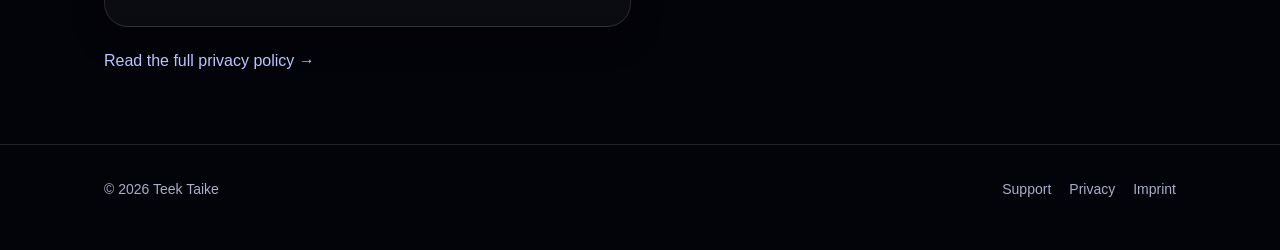
==== commit 9ac347ad: "Absolute Sprachlinks, canonical, Schutz-Header, robots.txt und Sitemap; neutrale Player-Texte Co-Aut" ====
--- a/en/index.html
+++ b/en/index.html
@@ -5,11 +5,33 @@
 <meta name="viewport" content="width=device-width, initial-scale=1">
 <title>Teek Taike: TV remote and player for iPhone and Apple Watch</title>
 <meta name="description" content="Teek Taike turns your iPhone and Apple Watch into a remote for Samsung Smart TVs, with a player for your own playlists. No account, no ads, no tracking.">
+<meta name="theme-color" content="#0a0a16">
+<meta property="og:type" content="website">
+<meta property="og:site_name" content="Teek Taike">
+<meta property="og:title" content="Teek Taike: TV remote and player for iPhone and Apple Watch">
+<meta property="og:description" content="Teek Taike turns your iPhone and Apple Watch into a remote for Samsung Smart TVs, with a player for your own playlists. No account, no ads, no tracking.">
+<meta property="og:url" content="https://teektaike.github.io/en/">
+<meta property="og:image" content="https://teektaike.github.io/bilder/teilen_en.jpg">
+<meta property="og:image:secure_url" content="https://teektaike.github.io/bilder/teilen_en.jpg">
+<meta property="og:image:type" content="image/jpeg">
+<meta property="og:image:width" content="1200">
+<meta property="og:image:height" content="630">
+<meta property="og:image:alt" content="Teek Taike">
+<meta property="og:locale" content="en_US">
+<meta name="twitter:card" content="summary_large_image">
+<meta name="twitter:title" content="Teek Taike: TV remote and player for iPhone and Apple Watch">
+<meta name="twitter:description" content="Teek Taike turns your iPhone and Apple Watch into a remote for Samsung Smart TVs, with a player for your own playlists. No account, no ads, no tracking.">
+<meta name="twitter:image" content="https://teektaike.github.io/bilder/teilen_en.jpg">
+<link rel="apple-touch-icon" href="../bilder/icon.png">
 <link rel="icon" href="../favicon.png">
 <link rel="stylesheet" href="../style.css">
-<link rel="alternate" hreflang="de" href="../index.html">
-<link rel="alternate" hreflang="en" href="../en/index.html">
-<link rel="alternate" hreflang="fr" href="../fr/index.html">
+<link rel="alternate" hreflang="de" href="https://teektaike.github.io/">
+<link rel="alternate" hreflang="en" href="https://teektaike.github.io/en/">
+<link rel="alternate" hreflang="fr" href="https://teektaike.github.io/fr/">
+<link rel="alternate" hreflang="x-default" href="https://teektaike.github.io/">
+<link rel="canonical" href="https://teektaike.github.io/en/">
+<meta http-equiv="Content-Security-Policy" content="default-src 'self'; img-src 'self' data:; style-src 'self' 'unsafe-inline'; script-src 'none'; object-src 'none'; base-uri 'self'; form-action 'none'">
+<meta name="referrer" content="strict-origin-when-cross-origin">
 </head>
 <body>
 <header>
@@ -63,7 +85,7 @@
 
   <section id="player">
     <h2>A player for your own playlists.</h2>
-    <p class="einleitung">Add your IPTV playlist as an M3U link or with your provider’s server, username and password. Live, movies and series are sorted into three sections.</p>
+    <p class="einleitung">Add your own playlist as an M3U link or with your provider’s server, username and password. Live, movies and series are sorted into three sections.</p>
     <div class="karten">
       <div class="karte"><div class="zeichen" style="--symbol:url(../bilder/symbole/apps.png)"></div><h3>Live, movies, series</h3><p>Categories, favorites and recently watched. Name, color and sort your folders yourself. For live channels you see what is on now.</p></div>
       <div class="karte"><div class="zeichen" style="--symbol:url(../bilder/symbole/tippen.png)"></div><h3>Like a streaming app</h3><p>Double tap to skip, swipe to change channel, adjust brightness and volume at the edges. Choose audio and subtitles in their own panel, with AirPlay and picture in picture.</p></div>
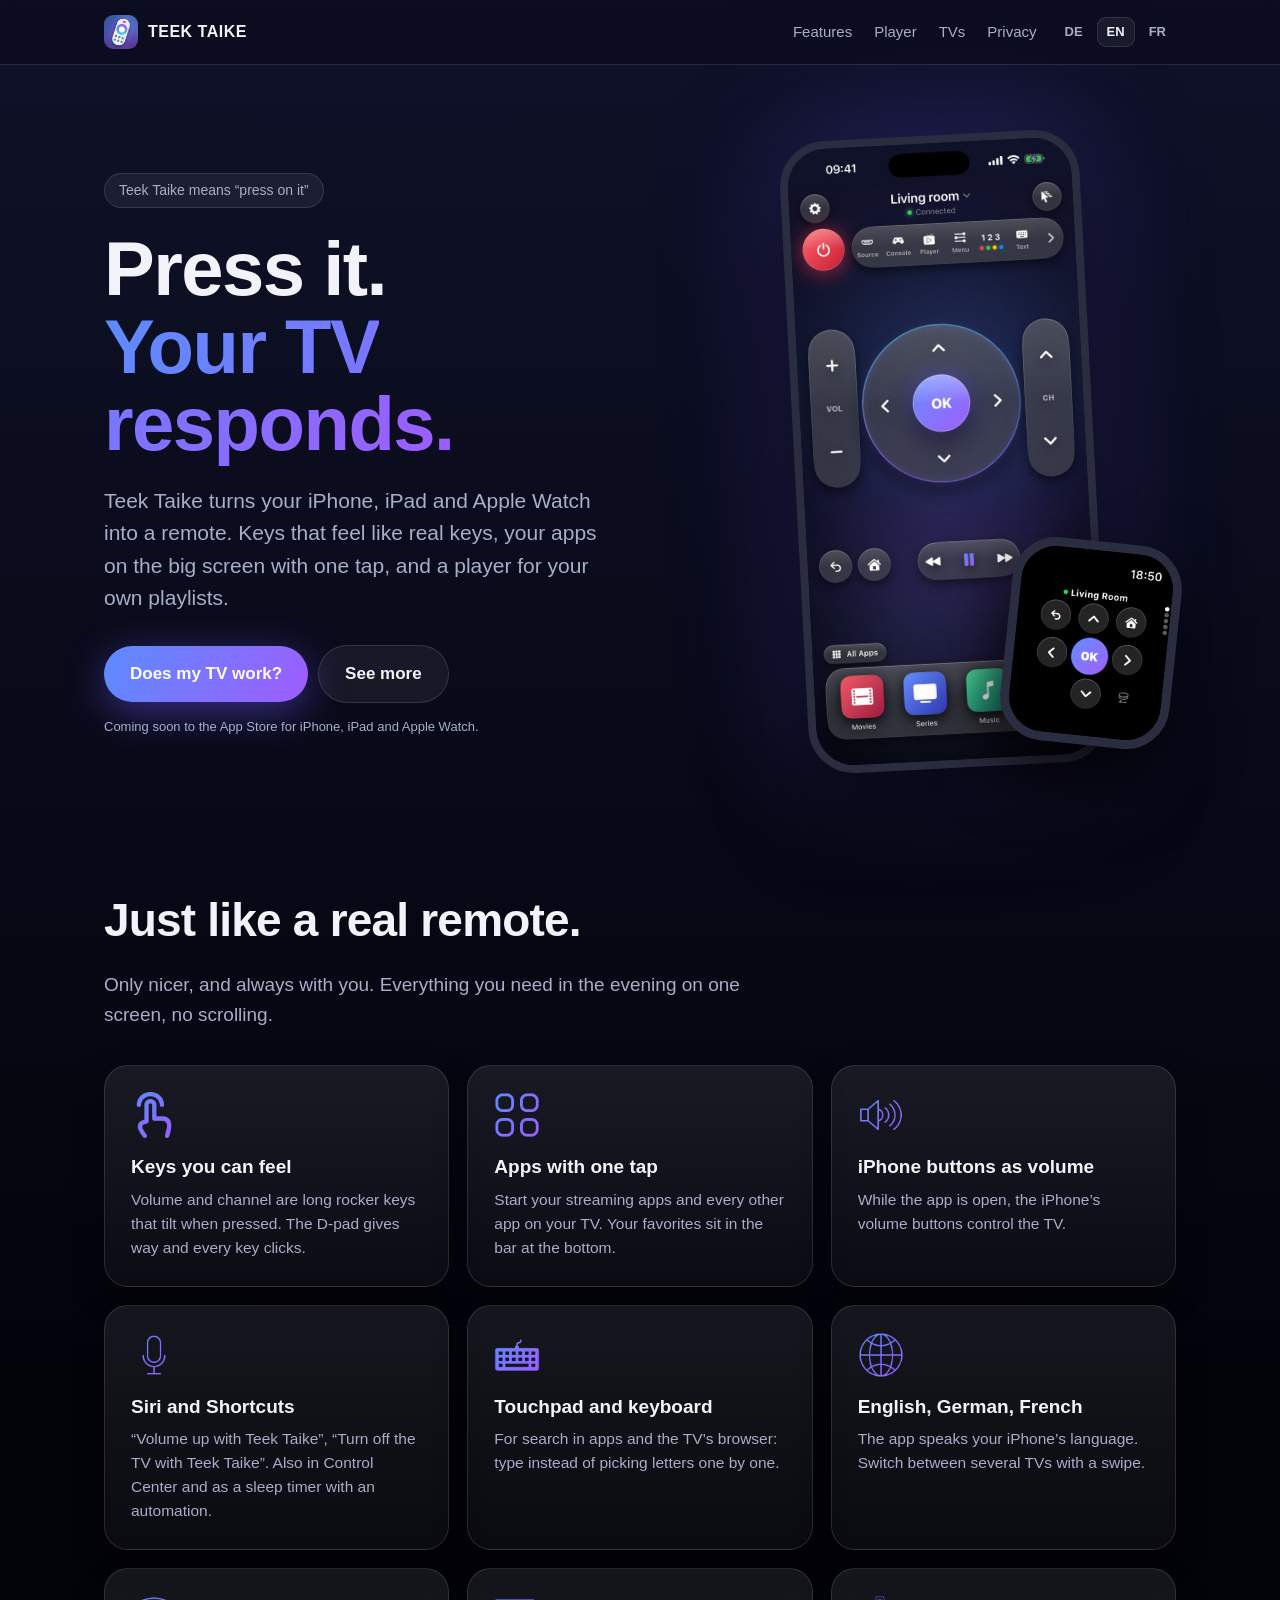
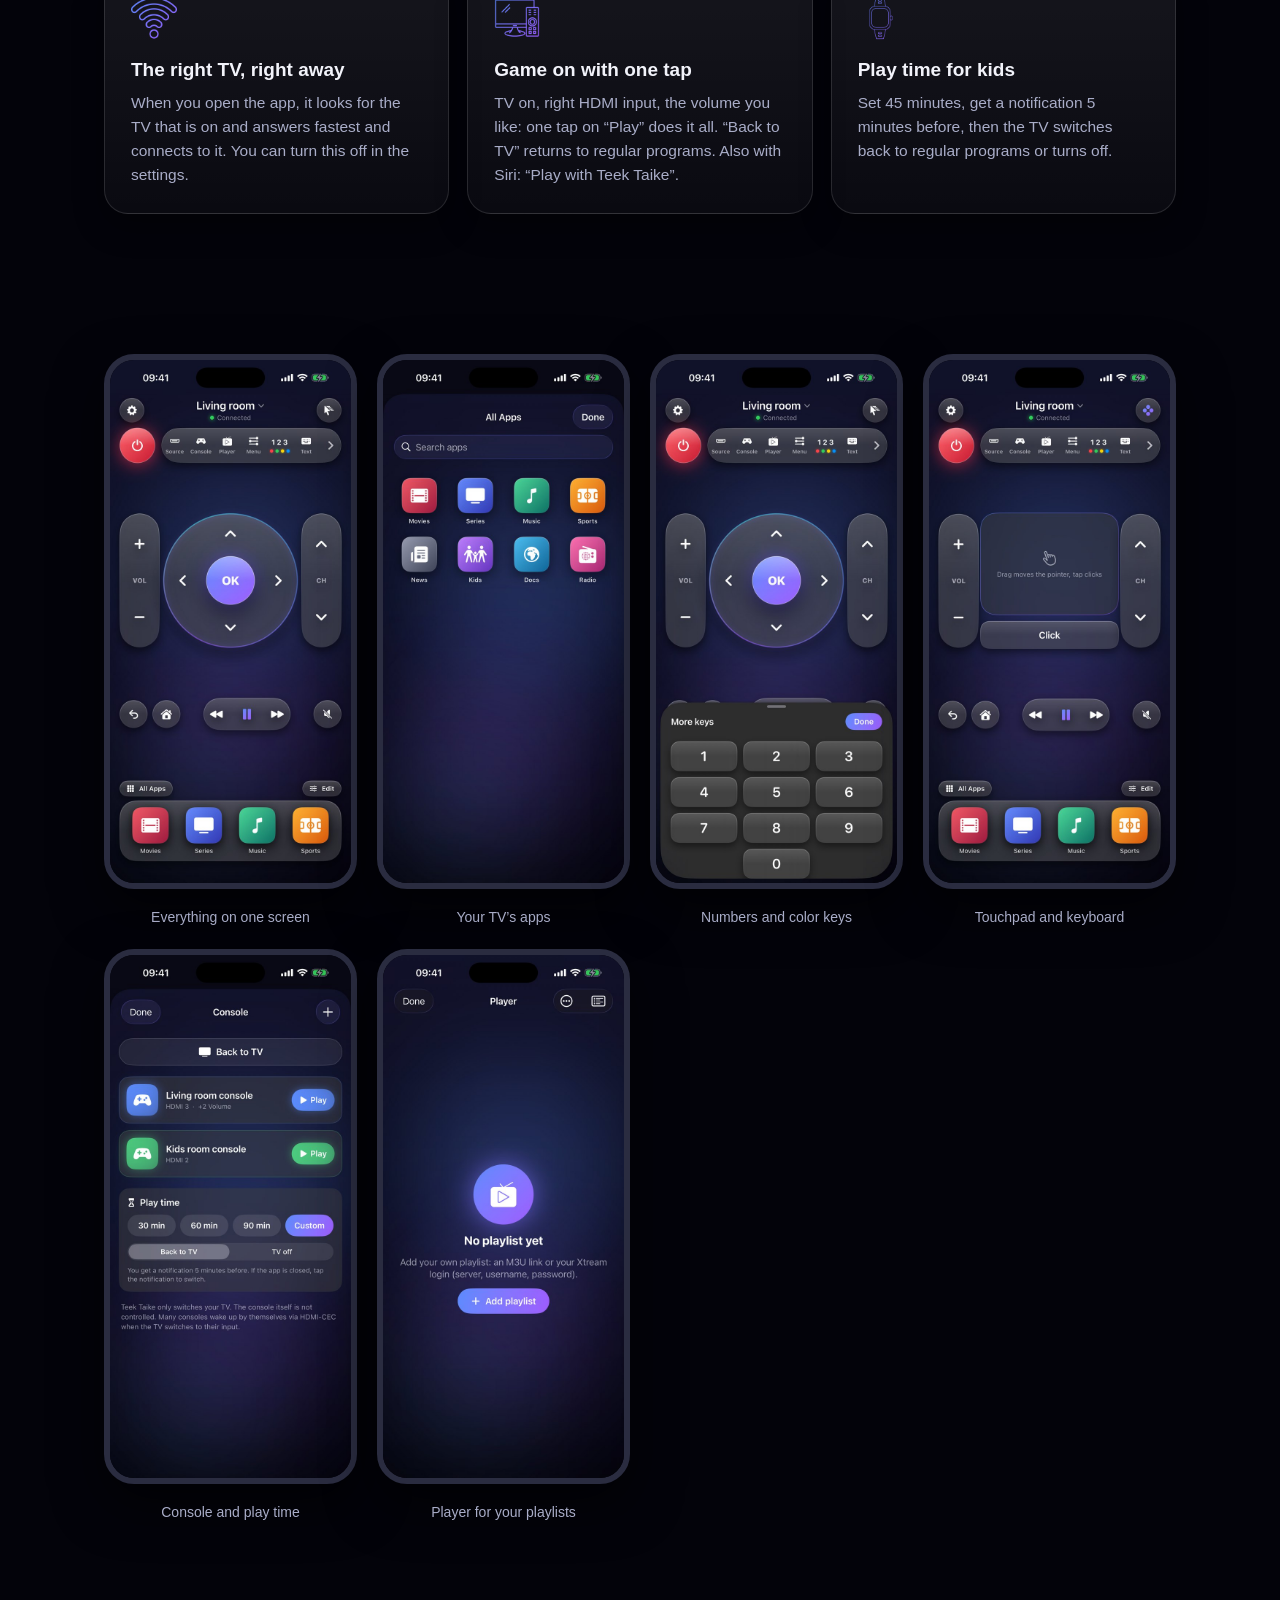
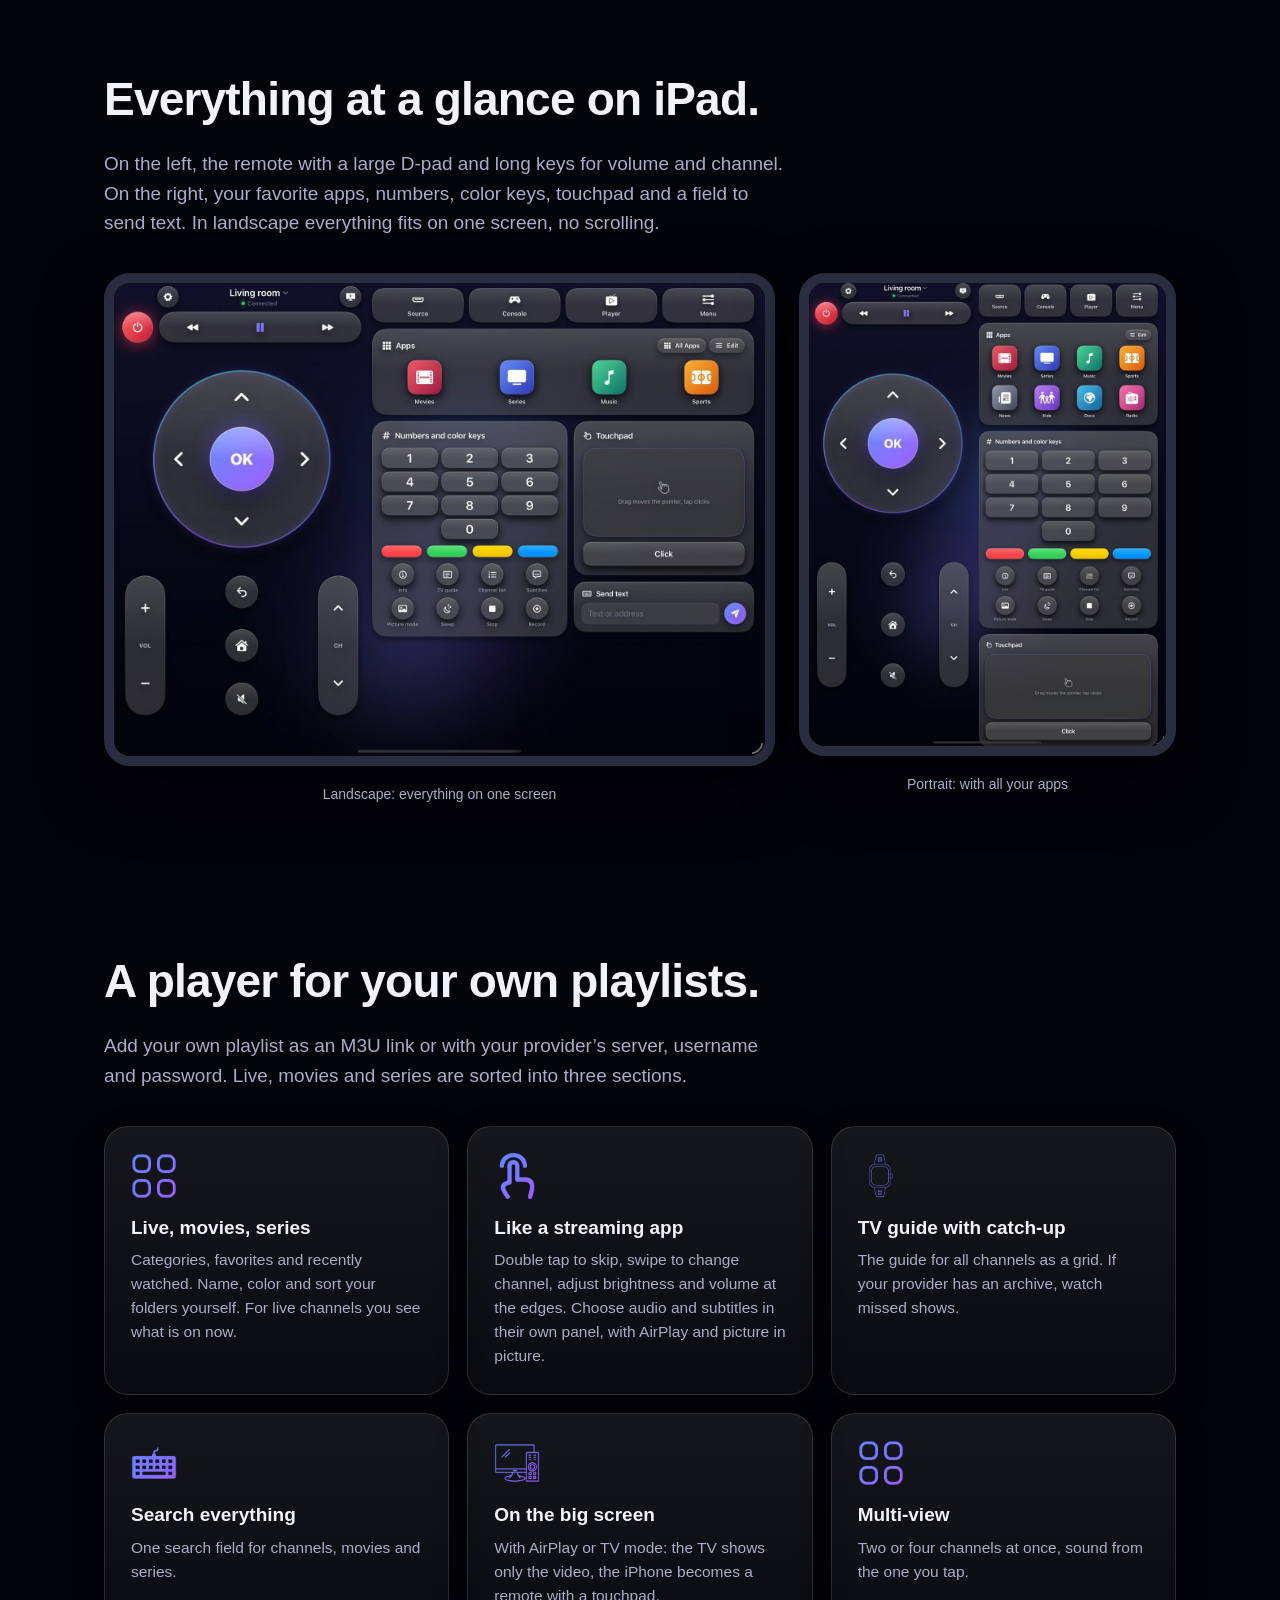
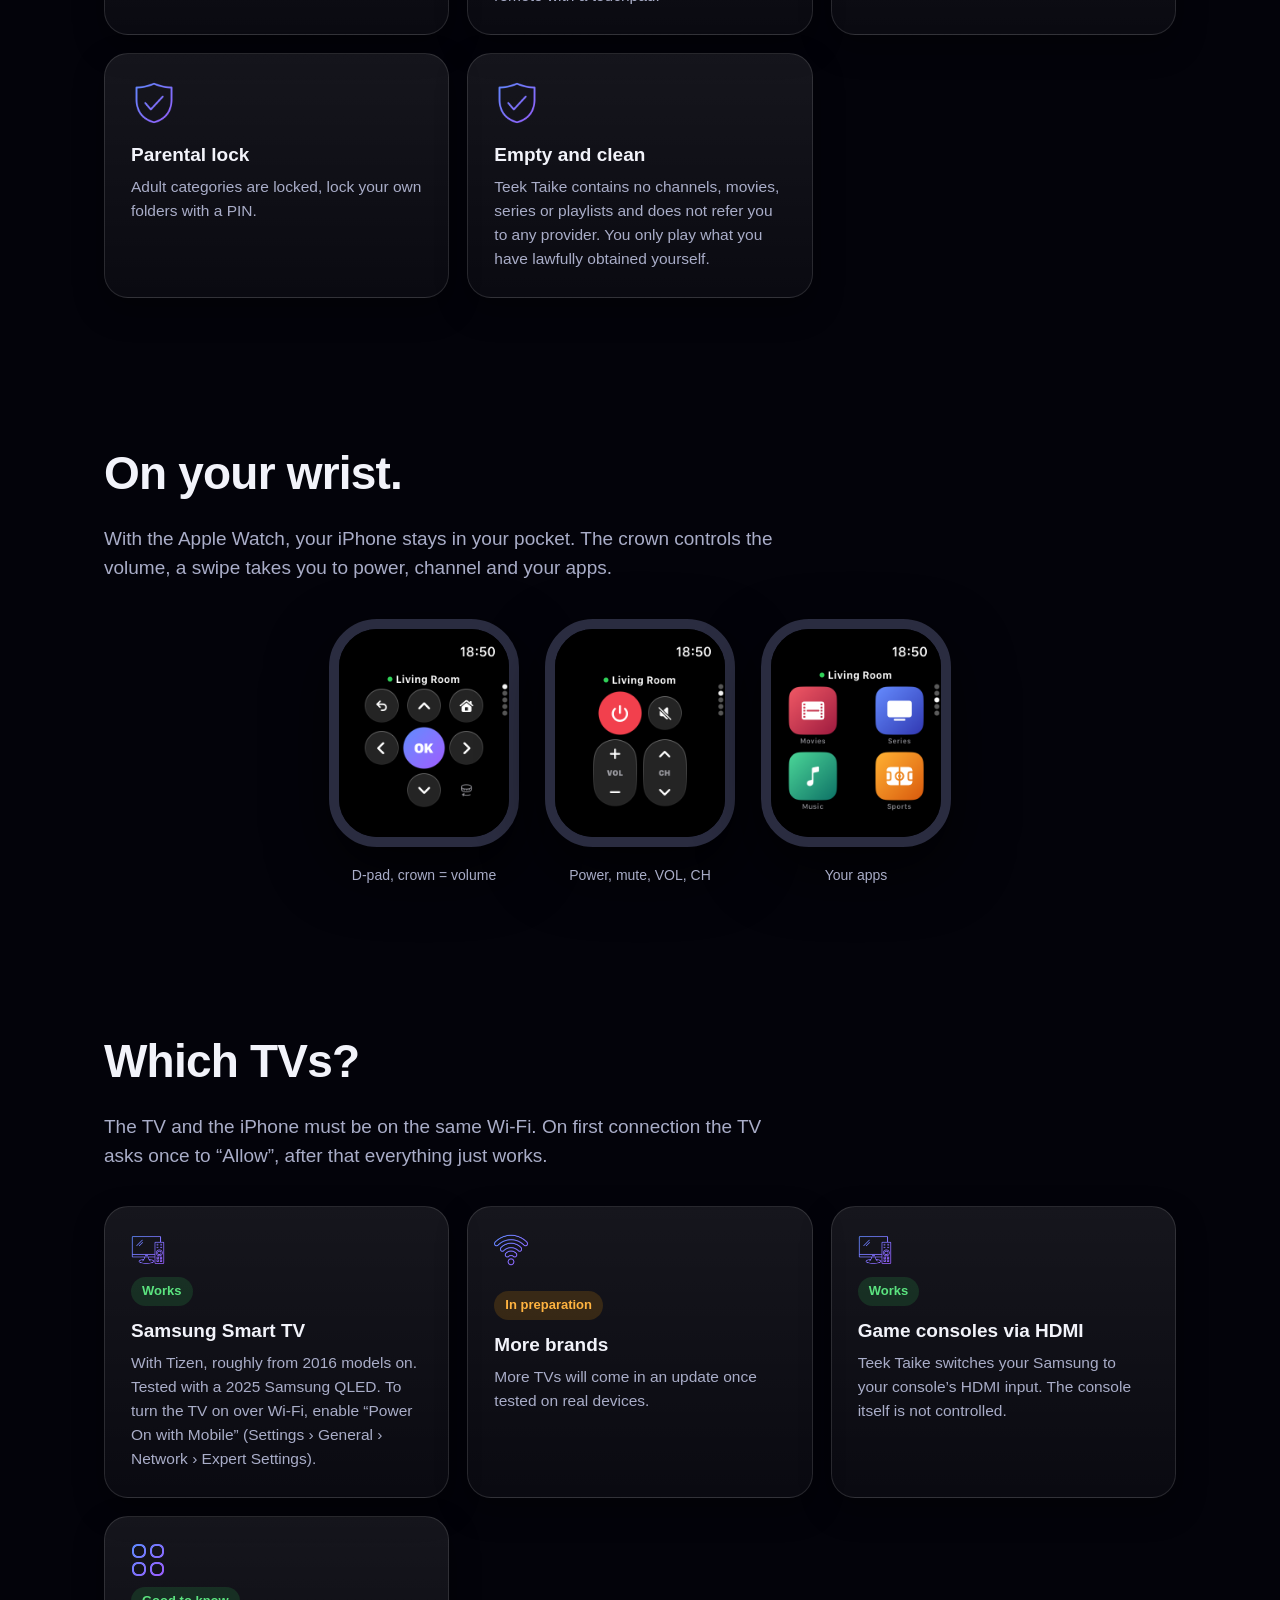
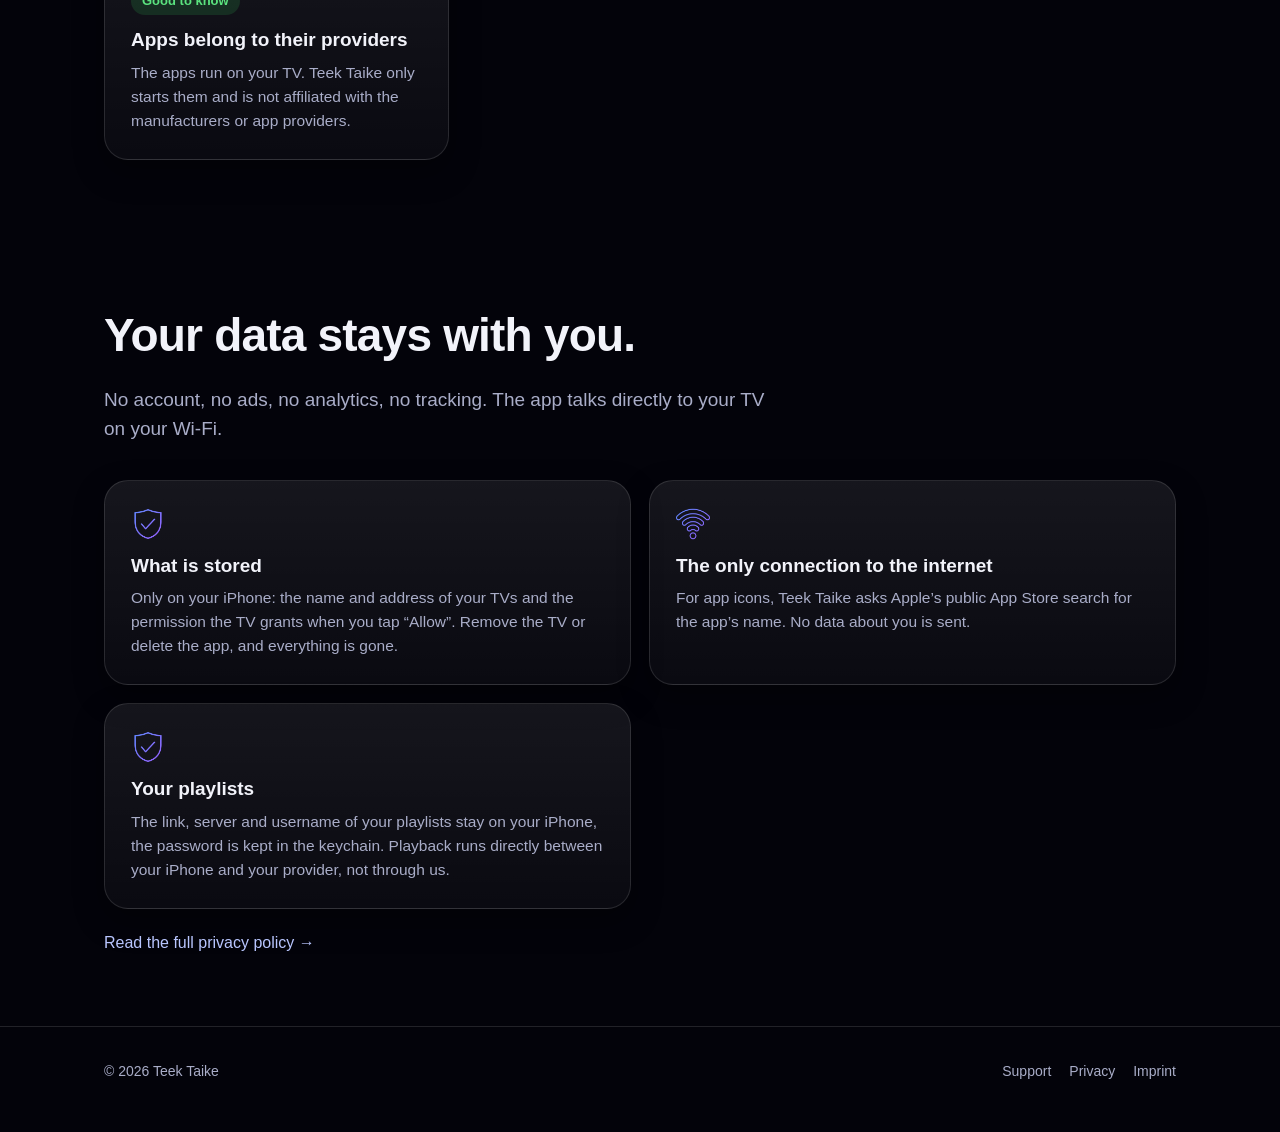
==== commit a68ec9b7: "iPad-Abschnitt mit Bildern quer und hochkant, iPad in Titel und Vorschaubild Co-Authored-By: Claude " ====
--- a/en/index.html
+++ b/en/index.html
@@ -3,13 +3,13 @@
 <head>
 <meta charset="utf-8">
 <meta name="viewport" content="width=device-width, initial-scale=1">
-<title>Teek Taike: TV remote and player for iPhone and Apple Watch</title>
-<meta name="description" content="Teek Taike turns your iPhone and Apple Watch into a remote for Samsung Smart TVs, with a player for your own playlists. No account, no ads, no tracking.">
+<title>Teek Taike: TV remote and player for iPhone, iPad and Apple Watch</title>
+<meta name="description" content="Teek Taike turns your iPhone, iPad and Apple Watch into a remote for Samsung Smart TVs, with a player for your own playlists. No account, no ads, no tracking.">
 <meta name="theme-color" content="#0a0a16">
 <meta property="og:type" content="website">
 <meta property="og:site_name" content="Teek Taike">
-<meta property="og:title" content="Teek Taike: TV remote and player for iPhone and Apple Watch">
-<meta property="og:description" content="Teek Taike turns your iPhone and Apple Watch into a remote for Samsung Smart TVs, with a player for your own playlists. No account, no ads, no tracking.">
+<meta property="og:title" content="Teek Taike: TV remote and player for iPhone, iPad and Apple Watch">
+<meta property="og:description" content="Teek Taike turns your iPhone, iPad and Apple Watch into a remote for Samsung Smart TVs, with a player for your own playlists. No account, no ads, no tracking.">
 <meta property="og:url" content="https://teektaike.github.io/en/">
 <meta property="og:image" content="https://teektaike.github.io/bilder/teilen_en.jpg">
 <meta property="og:image:secure_url" content="https://teektaike.github.io/bilder/teilen_en.jpg">
@@ -19,8 +19,8 @@
 <meta property="og:image:alt" content="Teek Taike">
 <meta property="og:locale" content="en_US">
 <meta name="twitter:card" content="summary_large_image">
-<meta name="twitter:title" content="Teek Taike: TV remote and player for iPhone and Apple Watch">
-<meta name="twitter:description" content="Teek Taike turns your iPhone and Apple Watch into a remote for Samsung Smart TVs, with a player for your own playlists. No account, no ads, no tracking.">
+<meta name="twitter:title" content="Teek Taike: TV remote and player for iPhone, iPad and Apple Watch">
+<meta name="twitter:description" content="Teek Taike turns your iPhone, iPad and Apple Watch into a remote for Samsung Smart TVs, with a player for your own playlists. No account, no ads, no tracking.">
 <meta name="twitter:image" content="https://teektaike.github.io/bilder/teilen_en.jpg">
 <link rel="apple-touch-icon" href="../bilder/icon.png">
 <link rel="icon" href="../favicon.png">
@@ -46,9 +46,9 @@
     <div>
       <div class="bedeutung">Teek Taike means “press on it”</div>
       <h1>Press it.<br><span>Your TV responds.</span></h1>
-      <p class="unter">Teek Taike turns your iPhone and Apple Watch into a remote. Keys that feel like real keys, your apps on the big screen with one tap, and a player for your own playlists.</p>
+      <p class="unter">Teek Taike turns your iPhone, iPad and Apple Watch into a remote. Keys that feel like real keys, your apps on the big screen with one tap, and a player for your own playlists.</p>
       <a class="knopf" href="#fernseher">Does my TV work?</a><a class="knopf still" href="#funktionen">See more</a>
-      <p class="bald">Coming soon to the App Store for iPhone and Apple Watch.</p>
+      <p class="bald">Coming soon to the App Store for iPhone, iPad and Apple Watch.</p>
     </div>
     <div class="geraete">
       <div class="handy"><img src="../bilder/en/iphone_haupt.jpg" alt="Teek Taike on iPhone: D-pad, volume, channel and app tiles"></div>
@@ -80,6 +80,15 @@
       <figure><img src="../bilder/en/iphone_maus.jpg" alt="Touchpad and keyboard"><figcaption>Touchpad and keyboard</figcaption></figure>
       <figure><img src="../bilder/en/iphone_konsole.jpg" alt="Console and play time"><figcaption>Console and play time</figcaption></figure>
       <figure><img src="../bilder/en/iphone_player.jpg" alt="Player for your playlists"><figcaption>Player for your playlists</figcaption></figure>
+    </div>
+  </section>
+
+  <section id="ipad">
+    <h2>Everything at a glance on iPad.</h2>
+    <p class="einleitung">On the left, the remote with a large D-pad and long keys for volume and channel. On the right, your favorite apps, numbers, color keys, touchpad and a field to send text. In landscape everything fits on one screen, no scrolling.</p>
+    <div class="ipadreihe">
+      <figure><img src="../bilder/en/ipad_quer.jpg" alt="Landscape: everything on one screen" loading="lazy"><figcaption>Landscape: everything on one screen</figcaption></figure>
+      <figure><img src="../bilder/en/ipad_hoch.jpg" alt="Portrait: with all your apps" loading="lazy"><figcaption>Portrait: with all your apps</figcaption></figure>
     </div>
   </section>
 
--- a/style.css
+++ b/style.css
@@ -77,6 +77,11 @@
 .galerie img { width: 100%; border-radius: 30px; border: 6px solid #2a2c40; box-shadow: 0 20px 50px rgba(0,0,0,0.6); }
 .galerie figcaption { color: var(--leise); font-size: 14px; margin-top: 10px; }
 
+.ipadreihe { display: grid; grid-template-columns: 1.78fr 1fr; gap: 24px; align-items: start; }
+.ipadreihe figure { text-align: center; }
+.ipadreihe img { width: 100%; border-radius: 26px; border: 10px solid #2a2c40; background: #000; box-shadow: 0 24px 60px rgba(0,0,0,0.65); }
+.ipadreihe figcaption { color: var(--leise); font-size: 14px; margin-top: 10px; }
+
 .uhrreihe { display: flex; gap: 26px; justify-content: center; flex-wrap: wrap; margin-top: 10px; }
 .uhrreihe figure { text-align: center; }
 .uhrreihe img { width: 190px; border-radius: 48px; border: 10px solid #2a2c40; background: #000; box-shadow: 0 24px 60px rgba(0,0,0,0.7); }
@@ -109,6 +114,8 @@
   .geraete { height: 600px; }
   .karten, .tvliste, .schutz { grid-template-columns: 1fr; }
   .galerie { grid-template-columns: repeat(2, 1fr); }
+  .ipadreihe { grid-template-columns: 1fr; }
+  .ipadreihe figure:last-child img { max-width: 420px; }
   nav a { margin-left: 12px; font-size: 14px; }
   .knopf { display: flex; justify-content: center; max-width: 320px; margin: 0 auto; }
   .knopf.still { margin: 12px auto 0; }
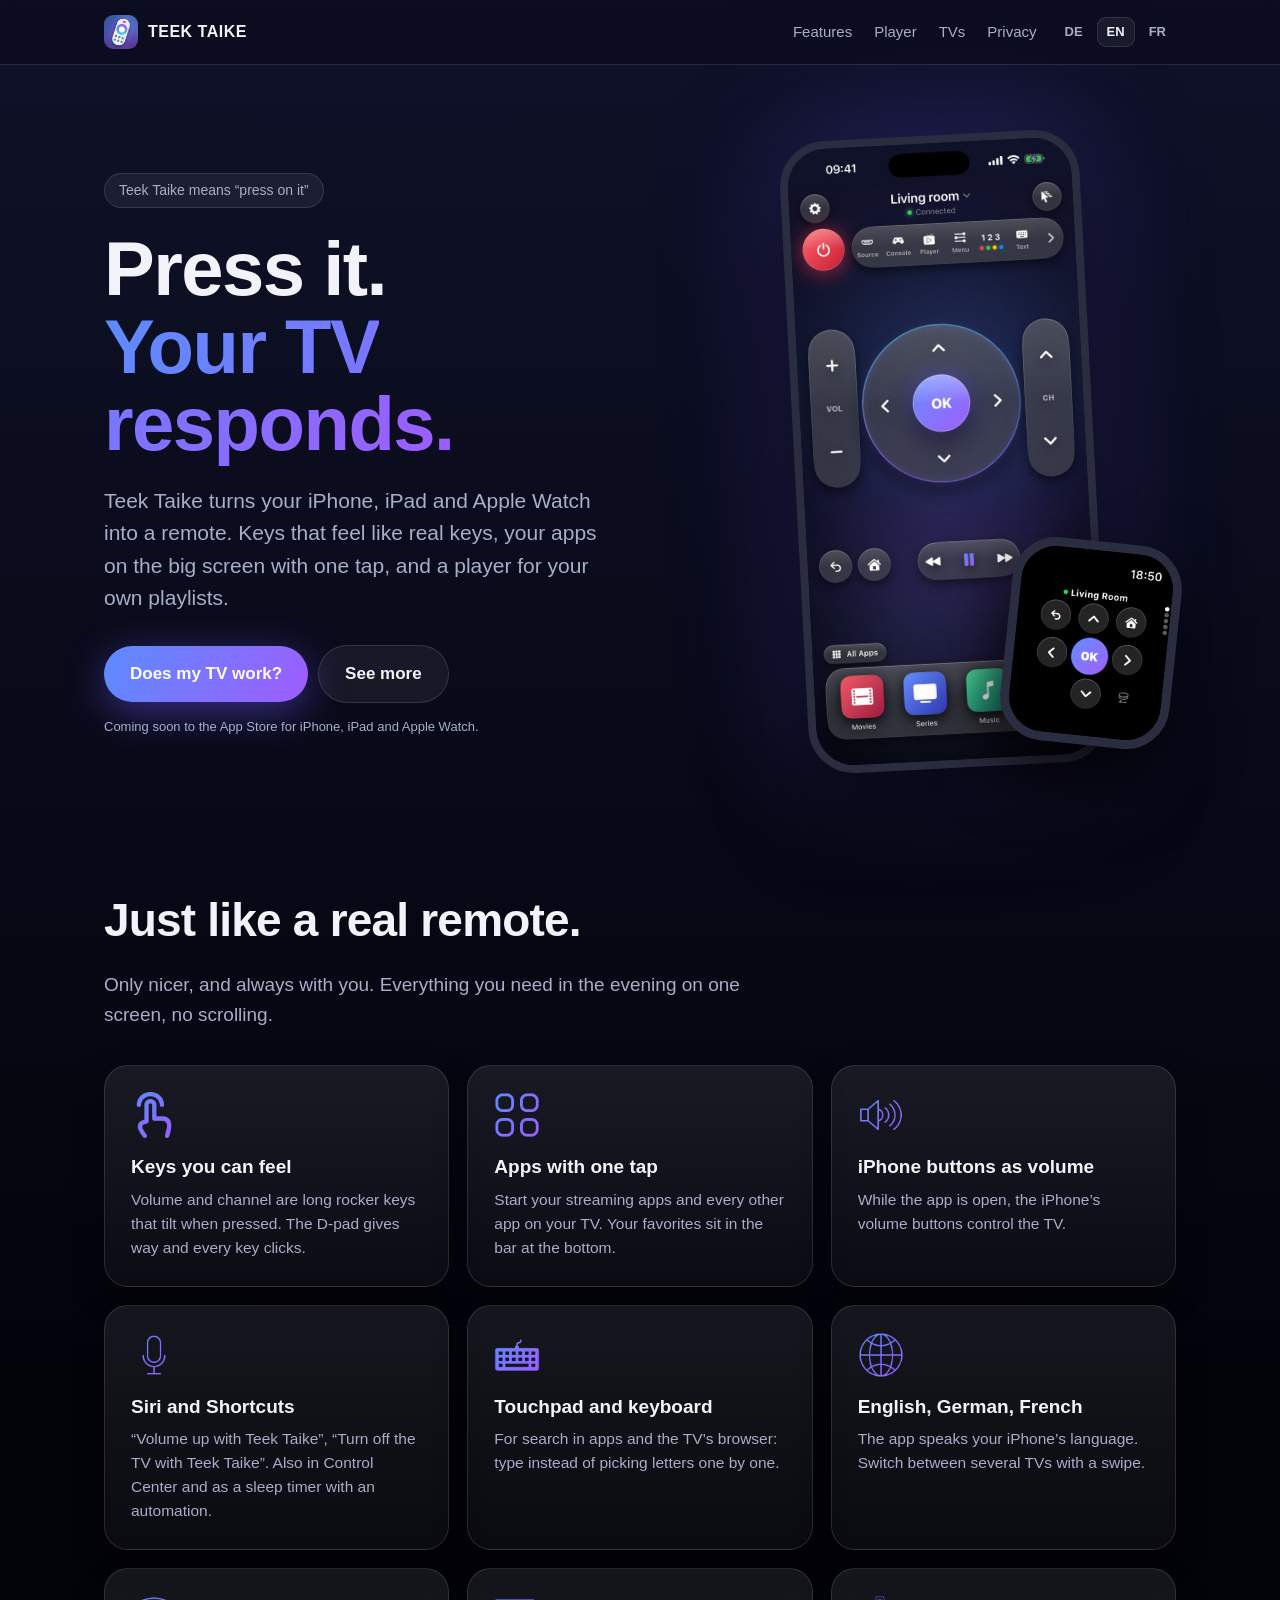
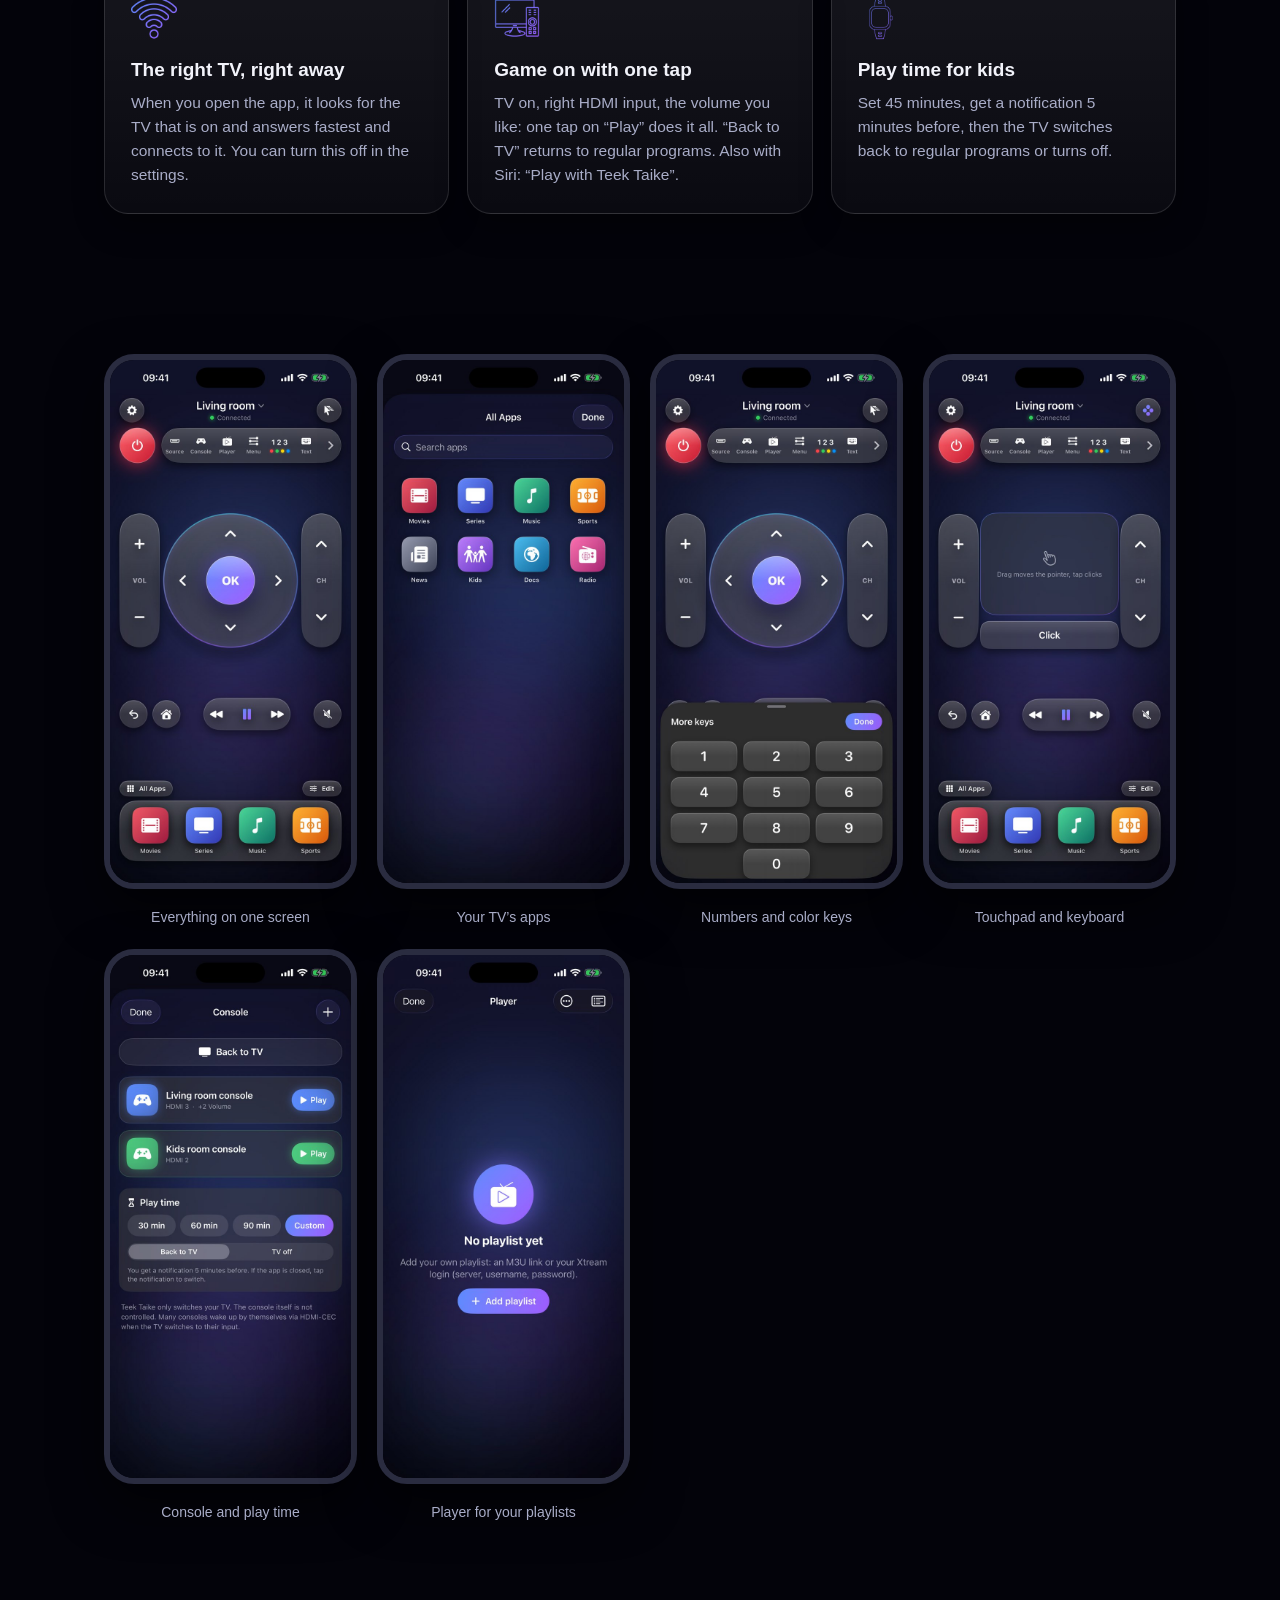
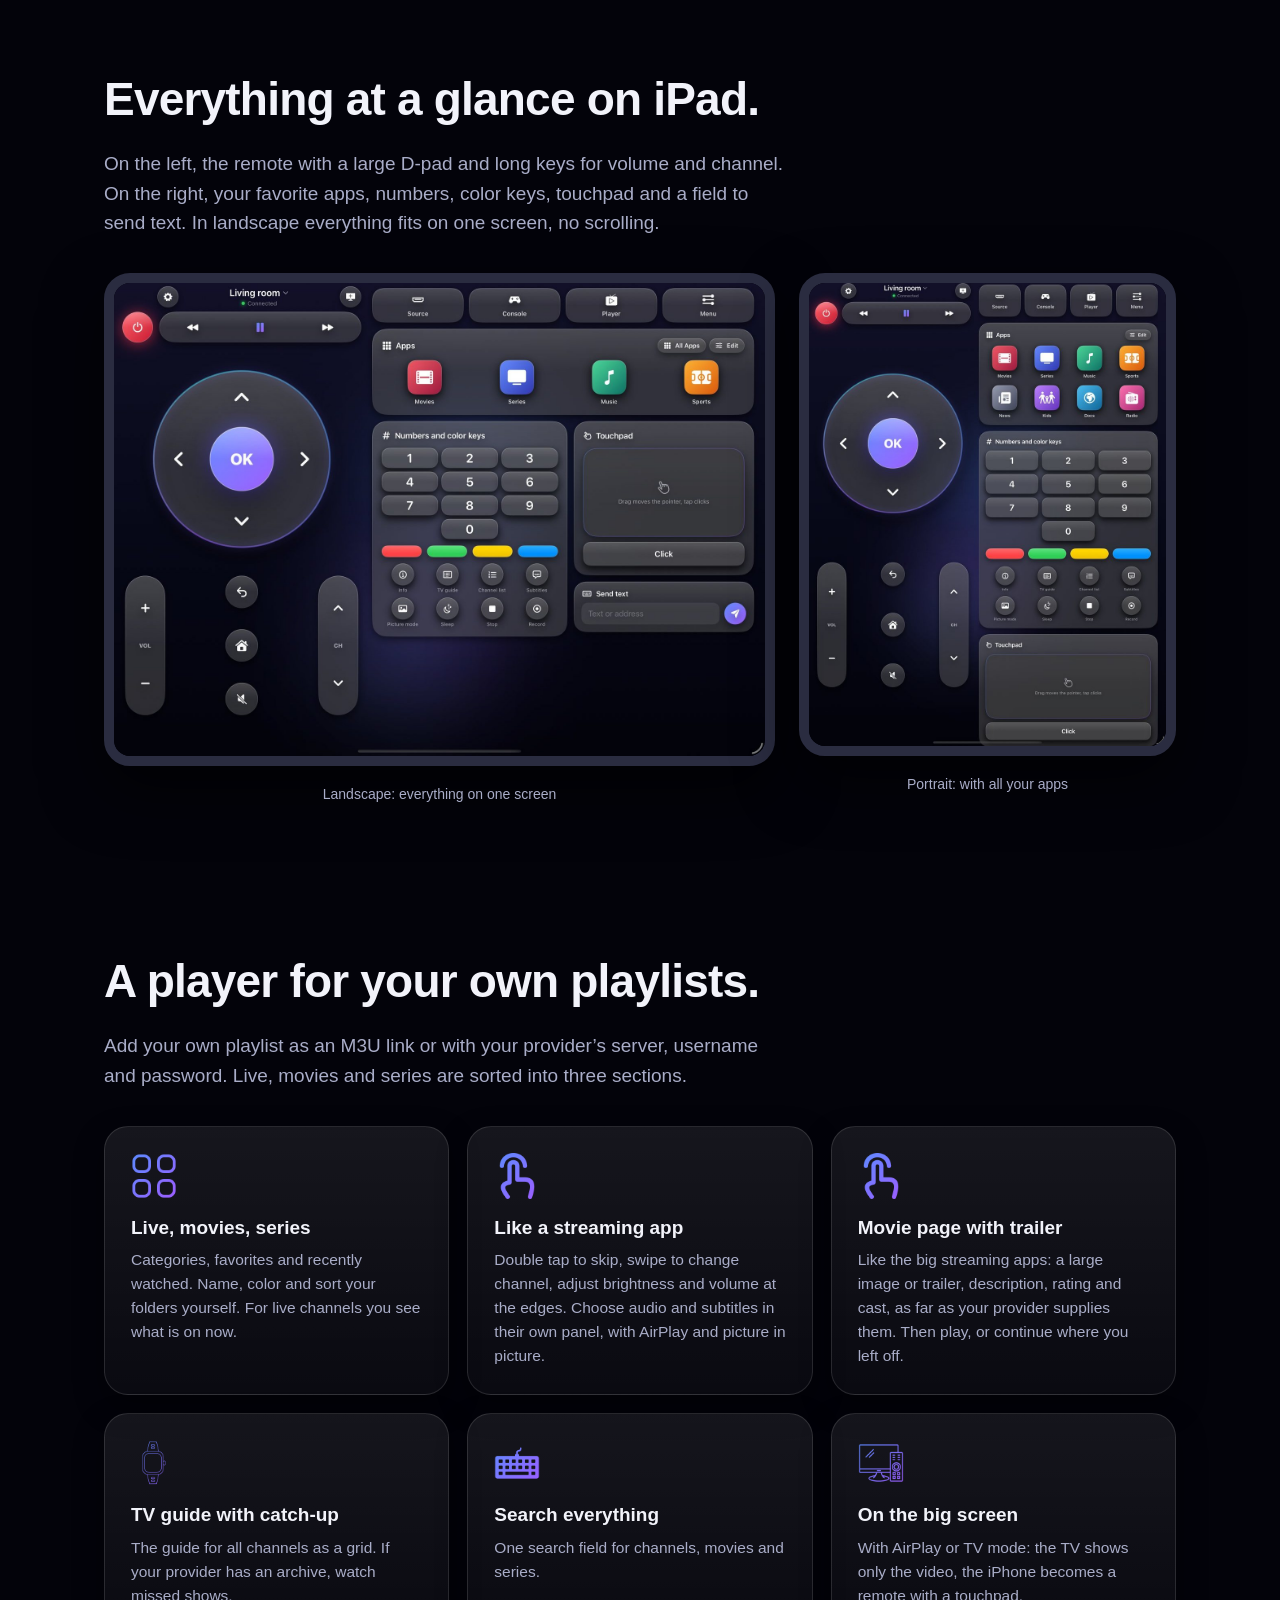
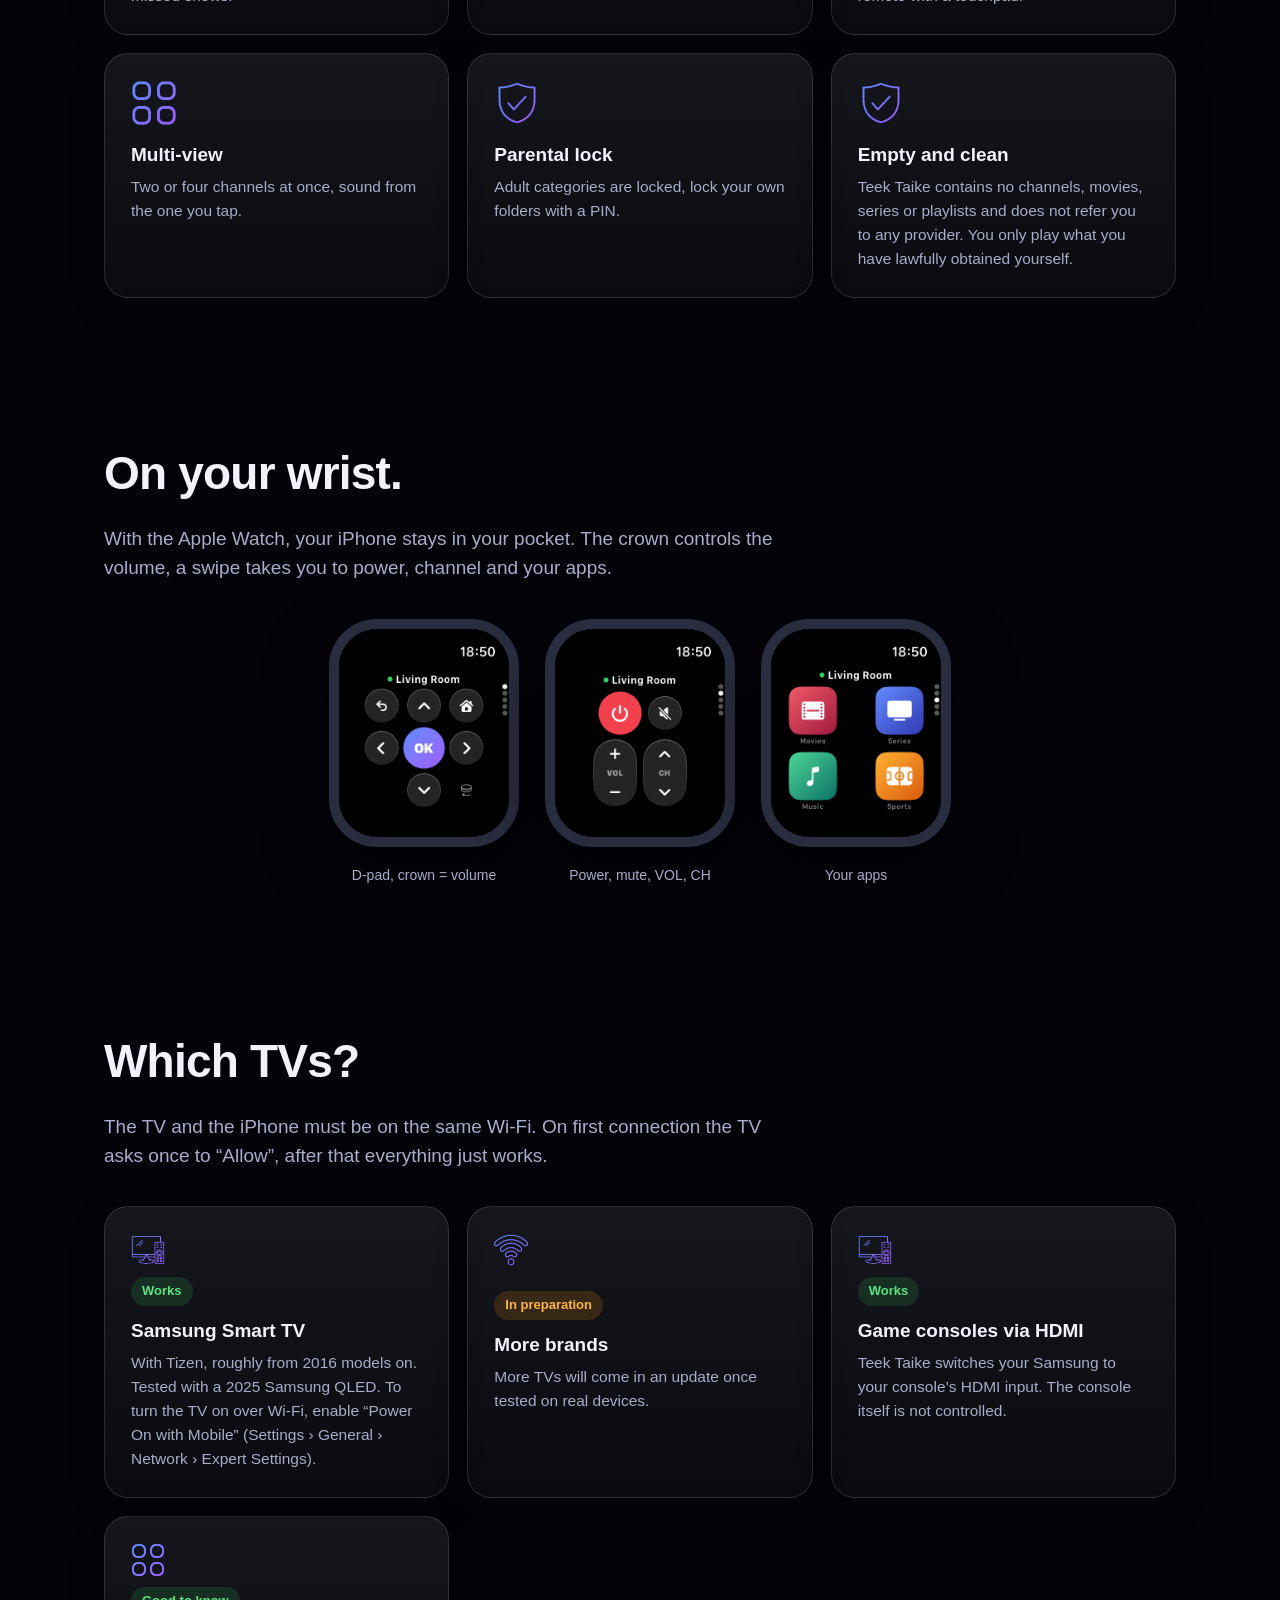
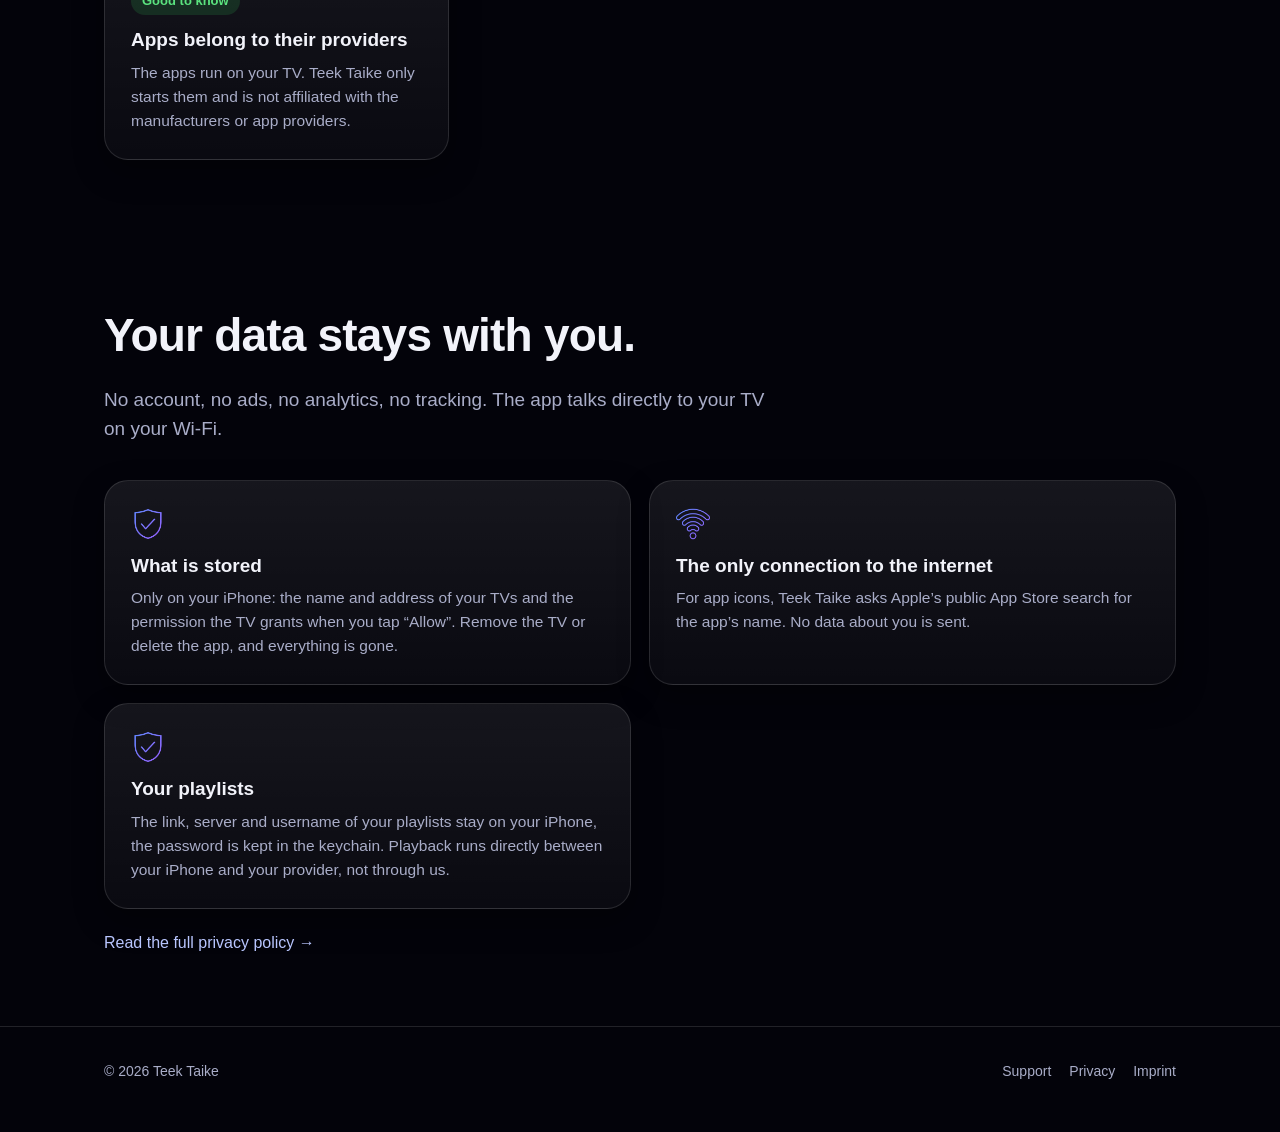
==== commit 9ee35eac: "Filmseite mit Trailer im Player-Abschnitt Co-Authored-By: Claude Opus 5.5 <noreply@anthropic.com>" ====
--- a/en/index.html
+++ b/en/index.html
@@ -98,6 +98,7 @@
     <div class="karten">
       <div class="karte"><div class="zeichen" style="--symbol:url(../bilder/symbole/apps.png)"></div><h3>Live, movies, series</h3><p>Categories, favorites and recently watched. Name, color and sort your folders yourself. For live channels you see what is on now.</p></div>
       <div class="karte"><div class="zeichen" style="--symbol:url(../bilder/symbole/tippen.png)"></div><h3>Like a streaming app</h3><p>Double tap to skip, swipe to change channel, adjust brightness and volume at the edges. Choose audio and subtitles in their own panel, with AirPlay and picture in picture.</p></div>
+      <div class="karte"><div class="zeichen" style="--symbol:url(../bilder/symbole/tippen.png)"></div><h3>Movie page with trailer</h3><p>Like the big streaming apps: a large image or trailer, description, rating and cast, as far as your provider supplies them. Then play, or continue where you left off.</p></div>
       <div class="karte"><div class="zeichen" style="--symbol:url(../bilder/symbole/uhr.png)"></div><h3>TV guide with catch-up</h3><p>The guide for all channels as a grid. If your provider has an archive, watch missed shows.</p></div>
       <div class="karte"><div class="zeichen" style="--symbol:url(../bilder/symbole/tastatur.png)"></div><h3>Search everything</h3><p>One search field for channels, movies and series.</p></div>
       <div class="karte"><div class="zeichen" style="--symbol:url(../bilder/symbole/fernseher.png)"></div><h3>On the big screen</h3><p>With AirPlay or TV mode: the TV shows only the video, the iPhone becomes a remote with a touchpad.</p></div>
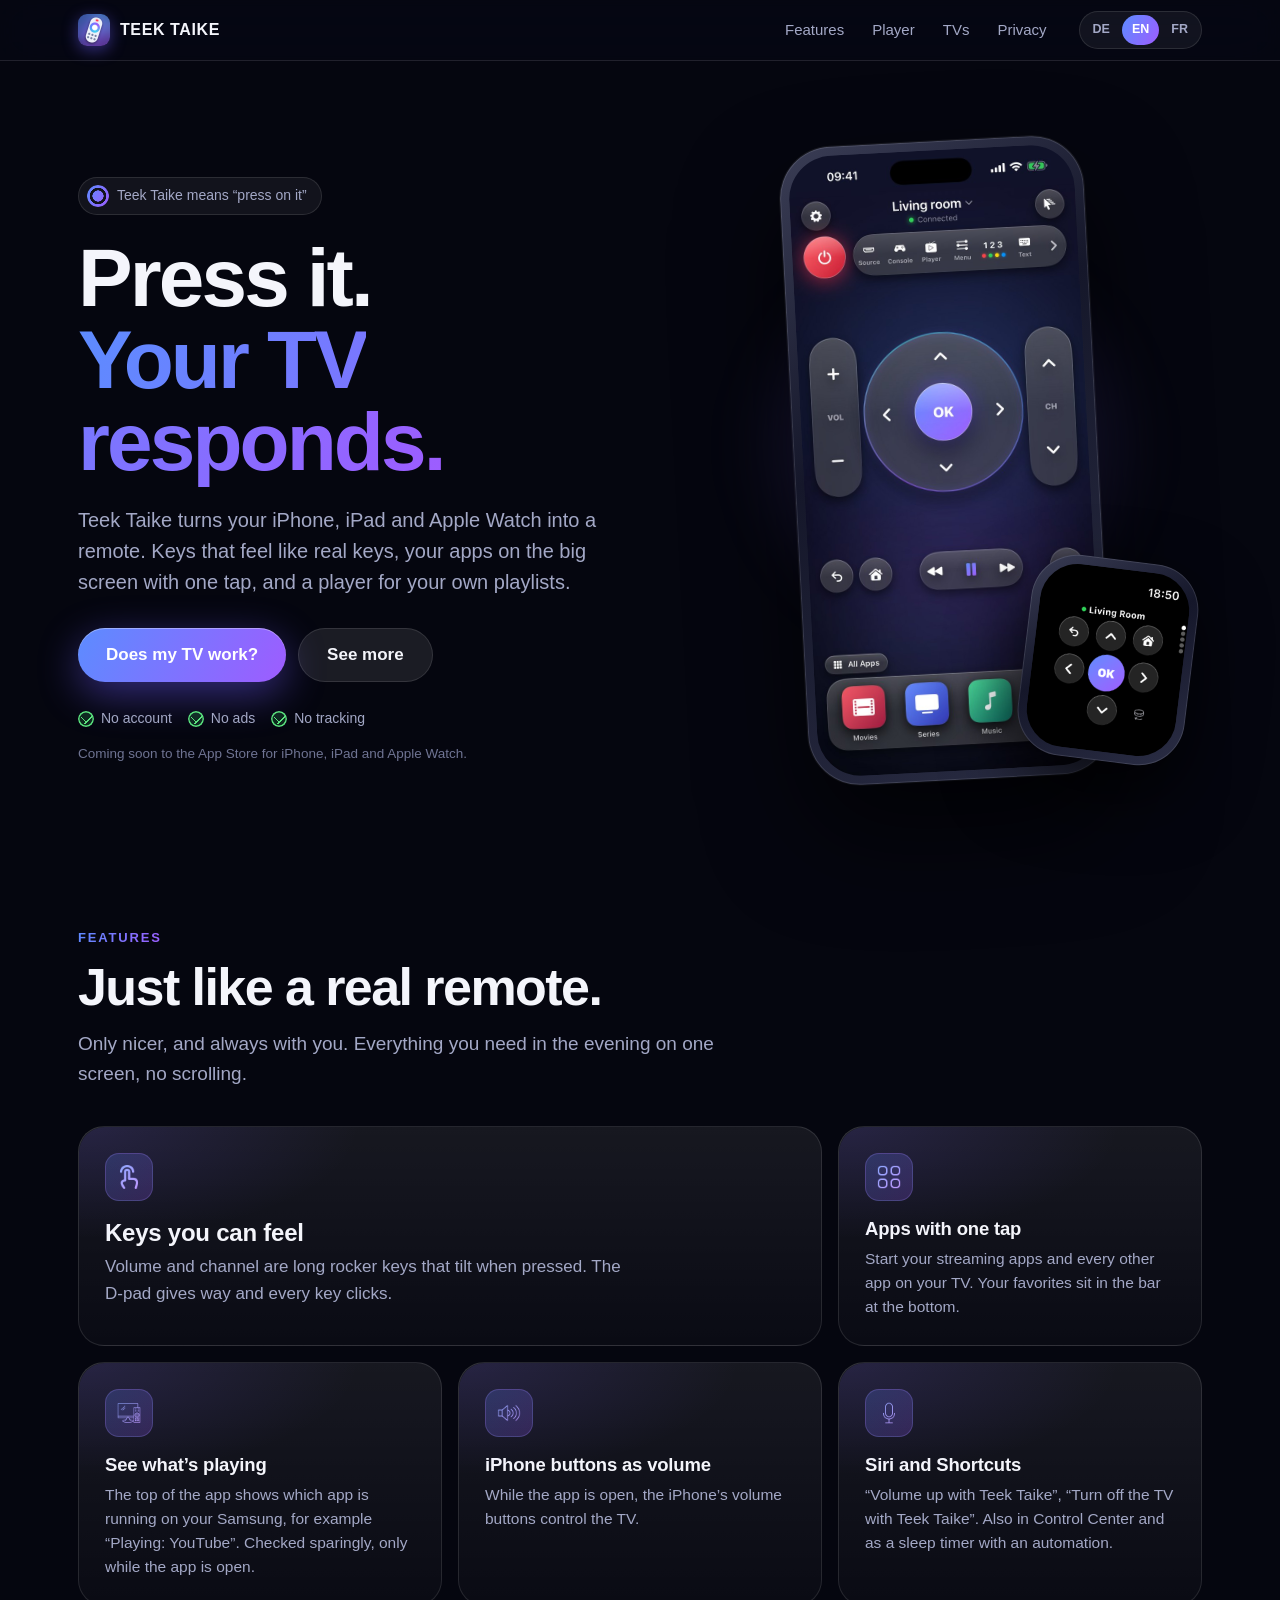
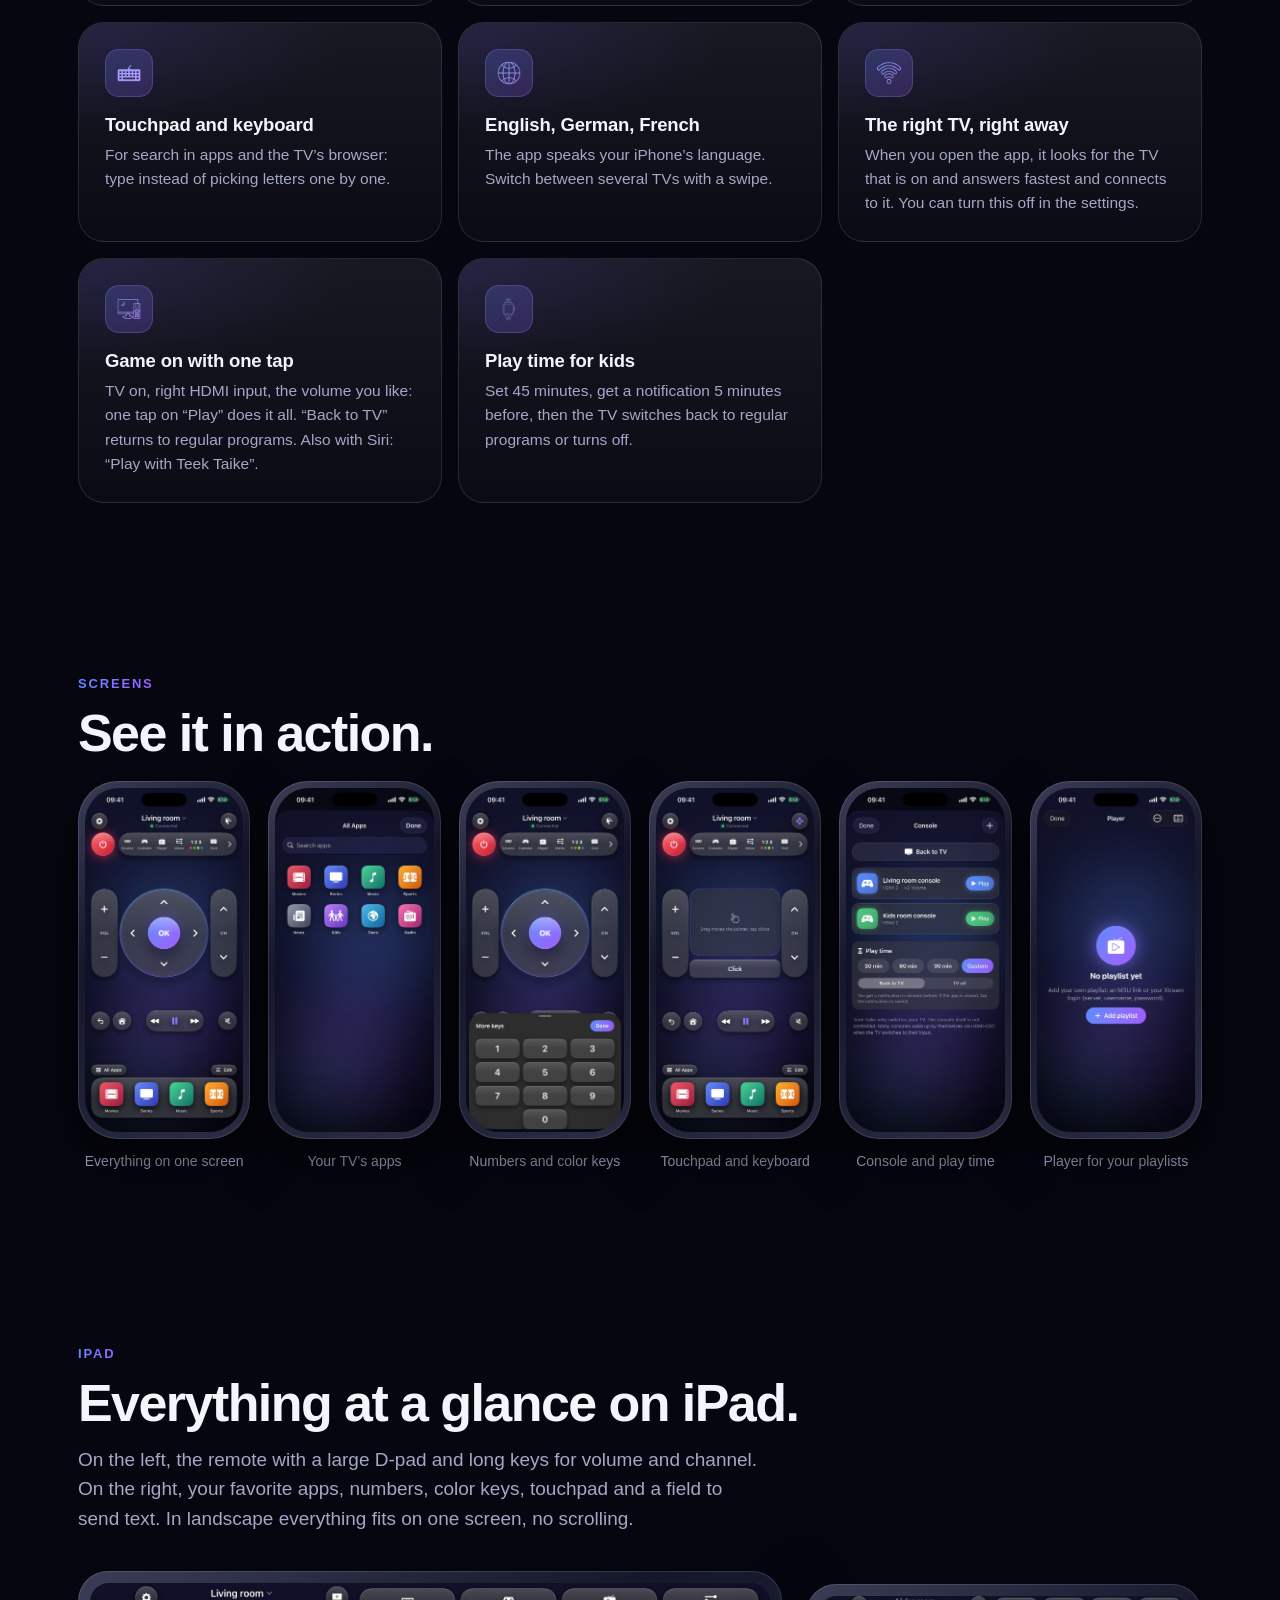
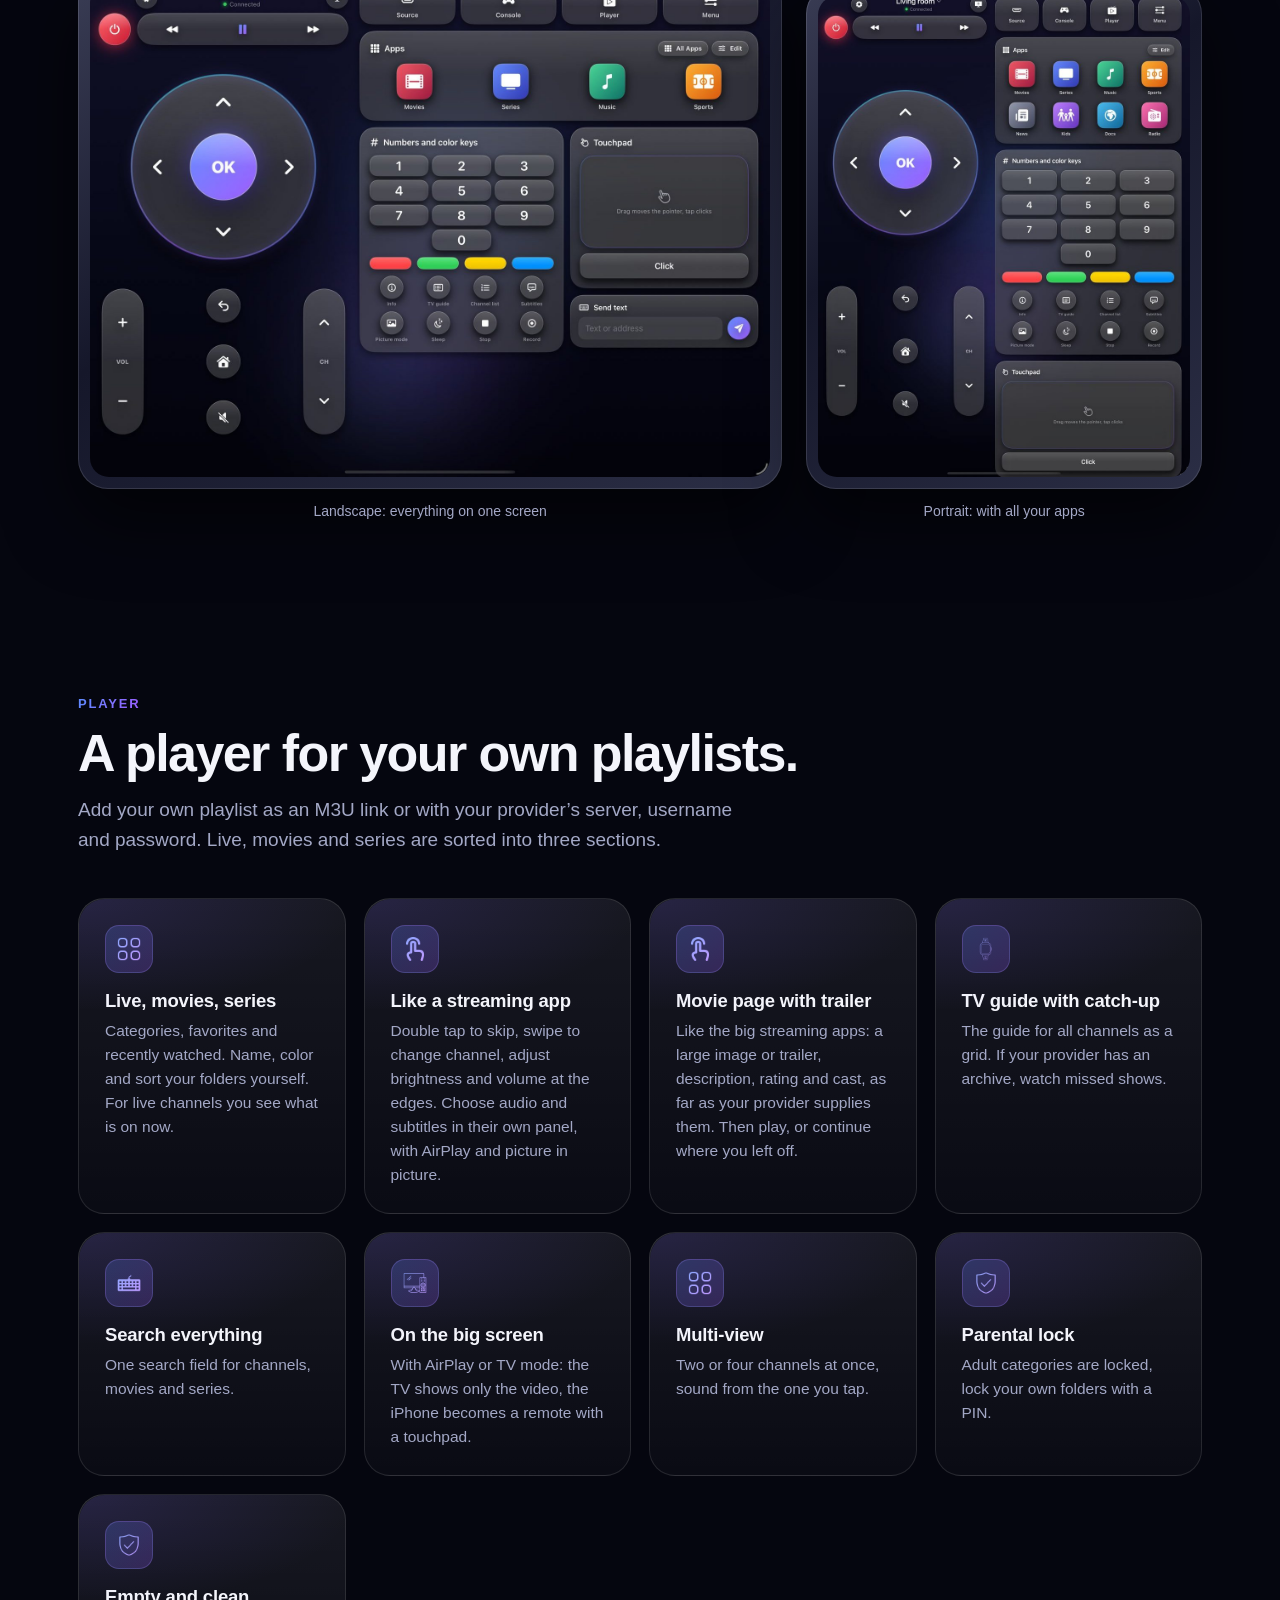
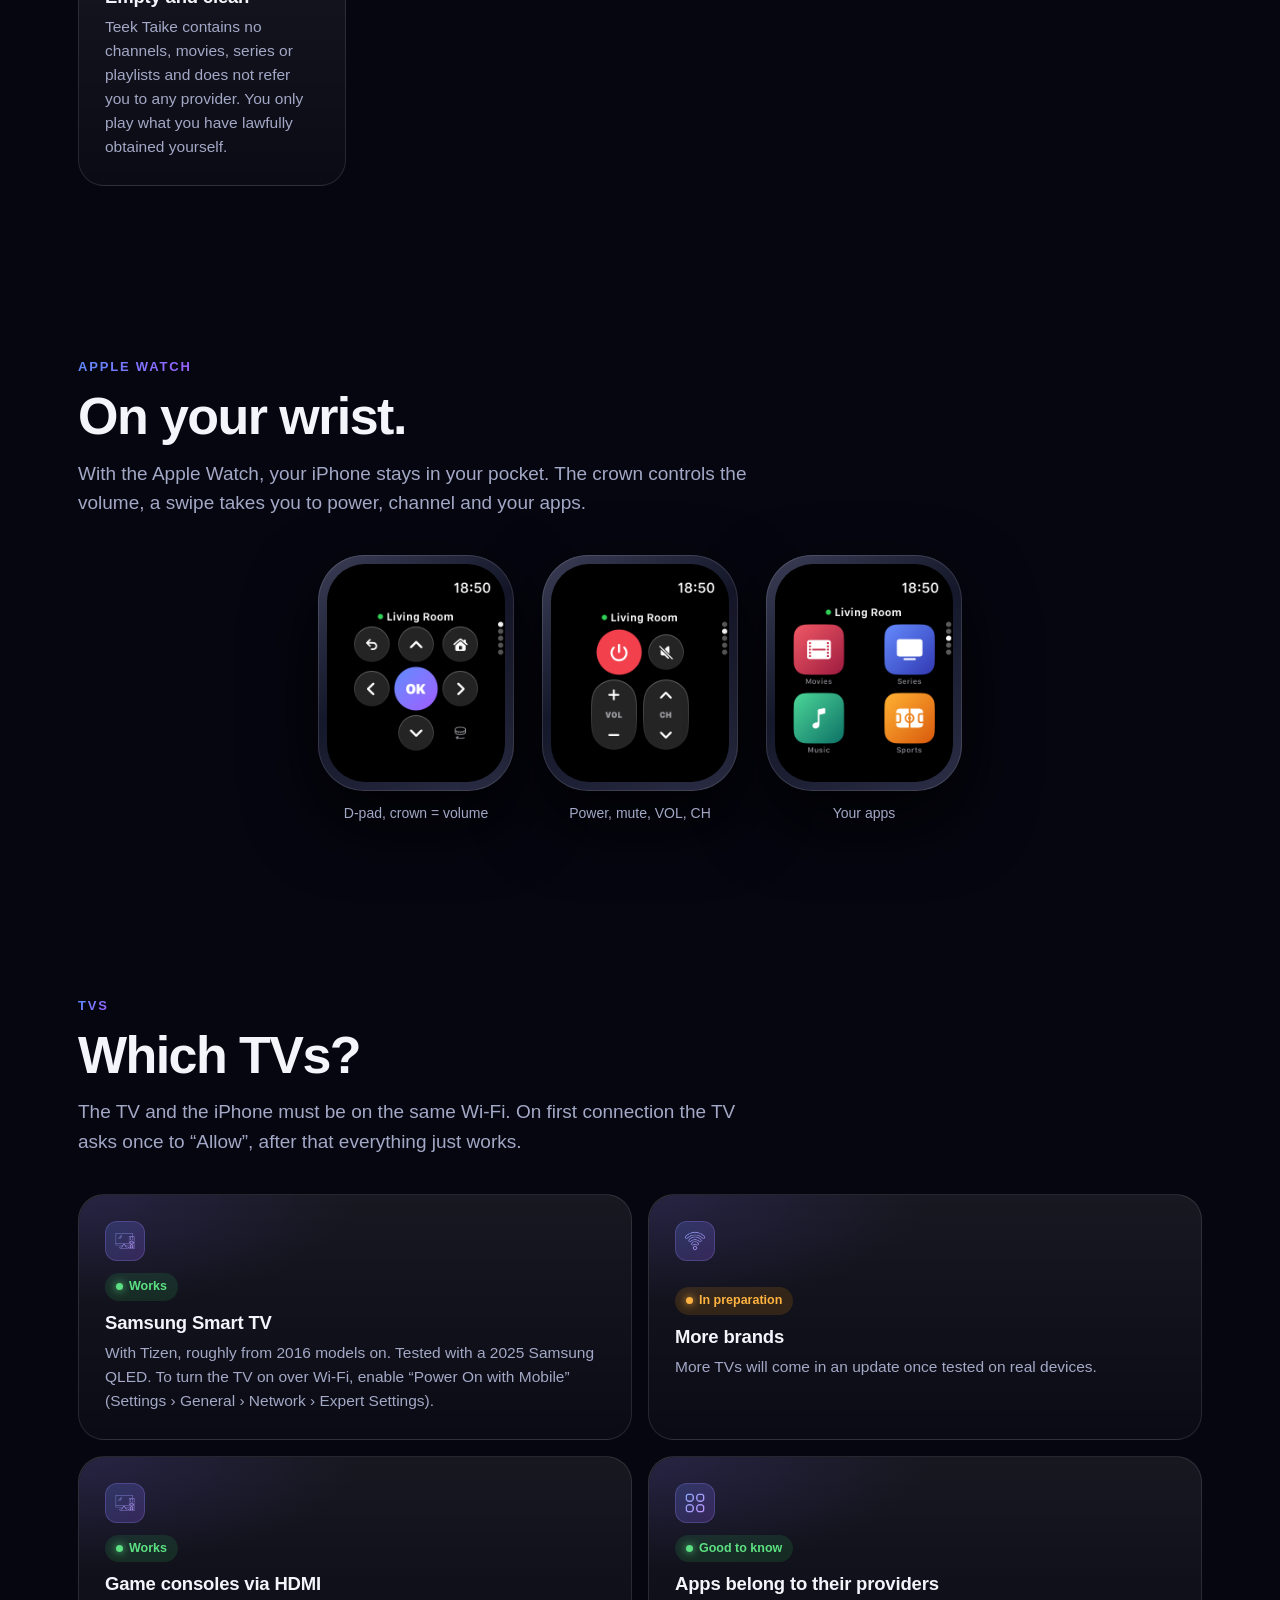
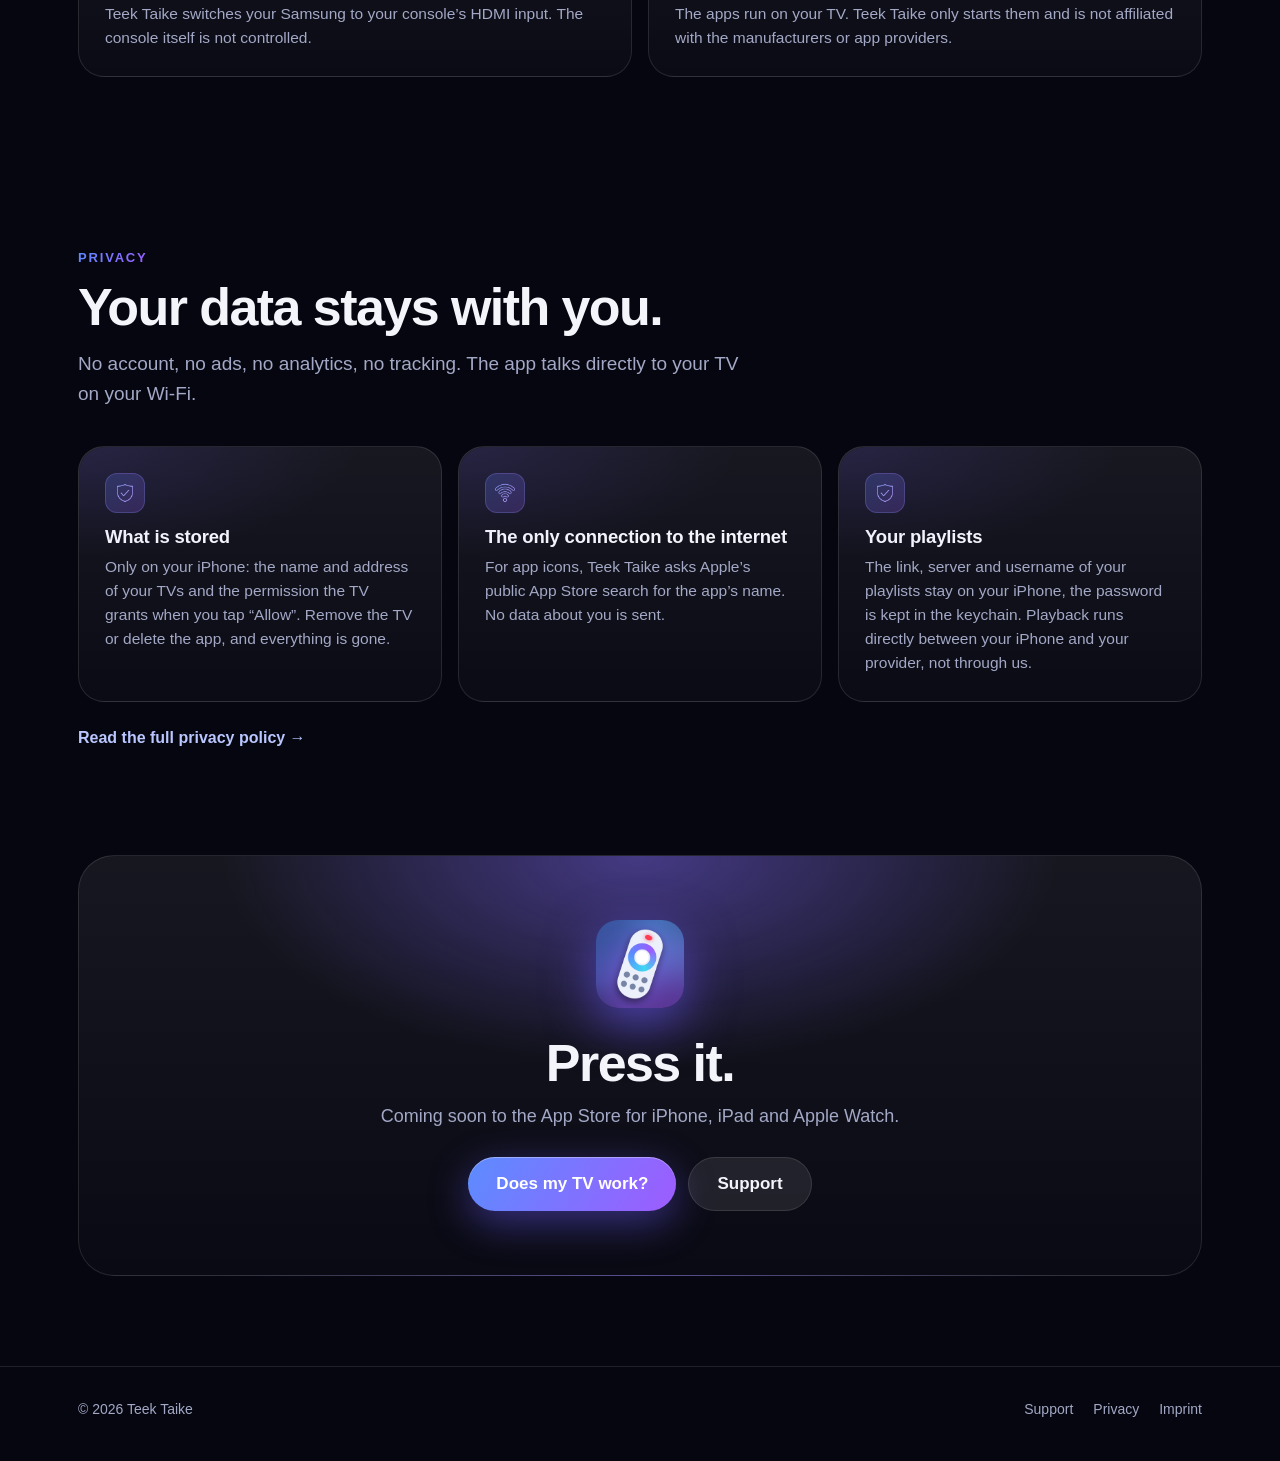
==== commit 7b7ff07e: "Neues Design, Handy zuerst: wischbare Galerien, kompakte Funktionen, Siehst-was-laeuft, Schlussband" ====
--- a/en/index.html
+++ b/en/index.html
@@ -24,7 +24,7 @@
 <meta name="twitter:image" content="https://teektaike.github.io/bilder/teilen_en.jpg">
 <link rel="apple-touch-icon" href="../bilder/icon.png">
 <link rel="icon" href="../favicon.png">
-<link rel="stylesheet" href="../style.css">
+<link rel="stylesheet" href="../style.css?v=20261108">
 <link rel="alternate" hreflang="de" href="https://teektaike.github.io/">
 <link rel="alternate" hreflang="en" href="https://teektaike.github.io/en/">
 <link rel="alternate" hreflang="fr" href="https://teektaike.github.io/fr/">
@@ -33,10 +33,10 @@
 <meta http-equiv="Content-Security-Policy" content="default-src 'self'; img-src 'self' data:; style-src 'self' 'unsafe-inline'; script-src 'none'; object-src 'none'; base-uri 'self'; form-action 'none'">
 <meta name="referrer" content="strict-origin-when-cross-origin">
 </head>
-<body>
+<body class="mitnav">
 <header>
   <div class="breite">
-    <a class="marke" href="index.html"><img src="../bilder/icon.png" alt="">TEEK TAIKE</a>
+    <a class="marke" href="index.html"><img src="../bilder/icon.png" alt=""><span>TEEK TAIKE</span></a>
     <div class="rechts"><nav><a href="#funktionen">Features</a><a href="#player">Player</a><a href="#fernseher">TVs</a><a href="#datenschutz">Privacy</a></nav><div class="sprachen"><a href="../index.html">DE</a><a href="../en/index.html" class="an">EN</a><a href="../fr/index.html">FR</a></div></div>
   </div>
 </header>
@@ -44,58 +44,67 @@
 <main class="breite">
   <div class="held">
     <div>
-      <div class="bedeutung">Teek Taike means “press on it”</div>
-      <h1>Press it.<br><span>Your TV responds.</span></h1>
+      <div class="bedeutung"><i></i>Teek Taike means “press on it”</div>
+      <h1>Press it.<br><span class="verlauf">Your TV responds.</span></h1>
       <p class="unter">Teek Taike turns your iPhone, iPad and Apple Watch into a remote. Keys that feel like real keys, your apps on the big screen with one tap, and a player for your own playlists.</p>
-      <a class="knopf" href="#fernseher">Does my TV work?</a><a class="knopf still" href="#funktionen">See more</a>
+      <div class="knoepfe"><a class="knopf" href="#fernseher">Does my TV work?</a><a class="knopf still" href="#funktionen">See more</a></div>
+      <div class="vertrauen"><span>No account</span><span>No ads</span><span>No tracking</span></div>
       <p class="bald">Coming soon to the App Store for iPhone, iPad and Apple Watch.</p>
     </div>
     <div class="geraete">
-      <div class="handy"><img src="../bilder/en/iphone_haupt.jpg" alt="Teek Taike on iPhone: D-pad, volume, channel and app tiles"></div>
-      <div class="uhr"><img src="../bilder/en/uhr_0.png" alt="Teek Taike on Apple Watch"></div>
+      <div class="handy"><img src="../bilder/en/iphone_haupt.jpg" alt="Teek Taike on iPhone: D-pad, volume, channel and app tiles" width="660" height="1434" fetchpriority="high"></div>
+      <div class="uhr schweben"><img src="../bilder/en/uhr_0.png" alt="Teek Taike on Apple Watch" width="410" height="502"></div>
     </div>
   </div>
 
   <section id="funktionen">
+    <span class="etikett verlauf">Features</span>
     <h2>Just like a real remote.</h2>
     <p class="einleitung">Only nicer, and always with you. Everything you need in the evening on one screen, no scrolling.</p>
-    <div class="karten">
-      <div class="karte"><div class="zeichen" style="--symbol:url(../bilder/symbole/tippen.png)"></div><h3>Keys you can feel</h3><p>Volume and channel are long rocker keys that tilt when pressed. The D-pad gives way and every key clicks.</p></div>
-      <div class="karte"><div class="zeichen" style="--symbol:url(../bilder/symbole/apps.png)"></div><h3>Apps with one tap</h3><p>Start your streaming apps and every other app on your TV. Your favorites sit in the bar at the bottom.</p></div>
-      <div class="karte"><div class="zeichen" style="--symbol:url(../bilder/symbole/lautstaerke.png)"></div><h3>iPhone buttons as volume</h3><p>While the app is open, the iPhone’s volume buttons control the TV.</p></div>
-      <div class="karte"><div class="zeichen" style="--symbol:url(../bilder/symbole/mikrofon.png)"></div><h3>Siri and Shortcuts</h3><p>“Volume up with Teek Taike”, “Turn off the TV with Teek Taike”. Also in Control Center and as a sleep timer with an automation.</p></div>
-      <div class="karte"><div class="zeichen" style="--symbol:url(../bilder/symbole/tastatur.png)"></div><h3>Touchpad and keyboard</h3><p>For search in apps and the TV’s browser: type instead of picking letters one by one.</p></div>
-      <div class="karte"><div class="zeichen" style="--symbol:url(../bilder/symbole/sprachen.png)"></div><h3>English, German, French</h3><p>The app speaks your iPhone’s language. Switch between several TVs with a swipe.</p></div>
-      <div class="karte"><div class="zeichen" style="--symbol:url(../bilder/symbole/wlan.png)"></div><h3>The right TV, right away</h3><p>When you open the app, it looks for the TV that is on and answers fastest and connects to it. You can turn this off in the settings.</p></div>
-      <div class="karte"><div class="zeichen" style="--symbol:url(../bilder/symbole/fernseher.png)"></div><h3>Game on with one tap</h3><p>TV on, right HDMI input, the volume you like: one tap on “Play” does it all. “Back to TV” returns to regular programs. Also with Siri: “Play with Teek Taike”.</p></div>
-      <div class="karte"><div class="zeichen" style="--symbol:url(../bilder/symbole/uhr.png)"></div><h3>Play time for kids</h3><p>Set 45 minutes, get a notification 5 minutes before, then the TV switches back to regular programs or turns off.</p></div>
+    <div class="karten bento">
+      <div class="karte zeigen"><div class="zeichen" style="--symbol:url(../bilder/symbole/tippen.png)"></div><h3>Keys you can feel</h3><p>Volume and channel are long rocker keys that tilt when pressed. The D-pad gives way and every key clicks.</p></div>
+      <div class="karte zeigen"><div class="zeichen" style="--symbol:url(../bilder/symbole/apps.png)"></div><h3>Apps with one tap</h3><p>Start your streaming apps and every other app on your TV. Your favorites sit in the bar at the bottom.</p></div>
+      <div class="karte zeigen"><div class="zeichen" style="--symbol:url(../bilder/symbole/fernseher.png)"></div><h3>See what’s playing</h3><p>The top of the app shows which app is running on your Samsung, for example “Playing: YouTube”. Checked sparingly, only while the app is open.</p></div>
+      <div class="karte zeigen"><div class="zeichen" style="--symbol:url(../bilder/symbole/lautstaerke.png)"></div><h3>iPhone buttons as volume</h3><p>While the app is open, the iPhone’s volume buttons control the TV.</p></div>
+      <div class="karte zeigen"><div class="zeichen" style="--symbol:url(../bilder/symbole/mikrofon.png)"></div><h3>Siri and Shortcuts</h3><p>“Volume up with Teek Taike”, “Turn off the TV with Teek Taike”. Also in Control Center and as a sleep timer with an automation.</p></div>
+      <div class="karte zeigen"><div class="zeichen" style="--symbol:url(../bilder/symbole/tastatur.png)"></div><h3>Touchpad and keyboard</h3><p>For search in apps and the TV’s browser: type instead of picking letters one by one.</p></div>
+      <div class="karte zeigen"><div class="zeichen" style="--symbol:url(../bilder/symbole/sprachen.png)"></div><h3>English, German, French</h3><p>The app speaks your iPhone’s language. Switch between several TVs with a swipe.</p></div>
+      <div class="karte zeigen"><div class="zeichen" style="--symbol:url(../bilder/symbole/wlan.png)"></div><h3>The right TV, right away</h3><p>When you open the app, it looks for the TV that is on and answers fastest and connects to it. You can turn this off in the settings.</p></div>
+      <div class="karte zeigen"><div class="zeichen" style="--symbol:url(../bilder/symbole/fernseher.png)"></div><h3>Game on with one tap</h3><p>TV on, right HDMI input, the volume you like: one tap on “Play” does it all. “Back to TV” returns to regular programs. Also with Siri: “Play with Teek Taike”.</p></div>
+      <div class="karte zeigen"><div class="zeichen" style="--symbol:url(../bilder/symbole/uhr.png)"></div><h3>Play time for kids</h3><p>Set 45 minutes, get a notification 5 minutes before, then the TV switches back to regular programs or turns off.</p></div>
     </div>
   </section>
 
-  <section>
-    <div class="galerie">
-      <figure><img src="../bilder/en/iphone_haupt.jpg" alt="Everything on one screen"><figcaption>Everything on one screen</figcaption></figure>
-      <figure><img src="../bilder/en/iphone_apps.jpg" alt="Your TV’s apps"><figcaption>Your TV’s apps</figcaption></figure>
-      <figure><img src="../bilder/en/iphone_123.jpg" alt="Numbers and color keys"><figcaption>Numbers and color keys</figcaption></figure>
-      <figure><img src="../bilder/en/iphone_maus.jpg" alt="Touchpad and keyboard"><figcaption>Touchpad and keyboard</figcaption></figure>
-      <figure><img src="../bilder/en/iphone_konsole.jpg" alt="Console and play time"><figcaption>Console and play time</figcaption></figure>
-      <figure><img src="../bilder/en/iphone_player.jpg" alt="Player for your playlists"><figcaption>Player for your playlists</figcaption></figure>
+  <section id="bilder">
+    <span class="etikett verlauf">Screens</span>
+    <h2>See it in action.</h2>
+    <p class="wischhinweis">Swipe to browse →</p>
+    <div class="reihe galerie">
+      <figure class="zeigen"><div class="handy"><img src="../bilder/en/iphone_haupt.jpg" alt="Everything on one screen" loading="lazy" width="660" height="1434"></div><figcaption>Everything on one screen</figcaption></figure>
+      <figure class="zeigen"><div class="handy"><img src="../bilder/en/iphone_apps.jpg" alt="Your TV’s apps" loading="lazy" width="660" height="1434"></div><figcaption>Your TV’s apps</figcaption></figure>
+      <figure class="zeigen"><div class="handy"><img src="../bilder/en/iphone_123.jpg" alt="Numbers and color keys" loading="lazy" width="660" height="1434"></div><figcaption>Numbers and color keys</figcaption></figure>
+      <figure class="zeigen"><div class="handy"><img src="../bilder/en/iphone_maus.jpg" alt="Touchpad and keyboard" loading="lazy" width="660" height="1434"></div><figcaption>Touchpad and keyboard</figcaption></figure>
+      <figure class="zeigen"><div class="handy"><img src="../bilder/en/iphone_konsole.jpg" alt="Console and play time" loading="lazy" width="660" height="1434"></div><figcaption>Console and play time</figcaption></figure>
+      <figure class="zeigen"><div class="handy"><img src="../bilder/en/iphone_player.jpg" alt="Player for your playlists" loading="lazy" width="660" height="1434"></div><figcaption>Player for your playlists</figcaption></figure>
     </div>
   </section>
 
   <section id="ipad">
+    <span class="etikett verlauf">iPad</span>
     <h2>Everything at a glance on iPad.</h2>
     <p class="einleitung">On the left, the remote with a large D-pad and long keys for volume and channel. On the right, your favorite apps, numbers, color keys, touchpad and a field to send text. In landscape everything fits on one screen, no scrolling.</p>
     <div class="ipadreihe">
-      <figure><img src="../bilder/en/ipad_quer.jpg" alt="Landscape: everything on one screen" loading="lazy"><figcaption>Landscape: everything on one screen</figcaption></figure>
-      <figure><img src="../bilder/en/ipad_hoch.jpg" alt="Portrait: with all your apps" loading="lazy"><figcaption>Portrait: with all your apps</figcaption></figure>
+      <figure class="zeigen"><div class="tablet"><img src="../bilder/en/ipad_quer.jpg" alt="Landscape: everything on one screen" loading="lazy" width="1600" height="1162"></div><figcaption>Landscape: everything on one screen</figcaption></figure>
+      <figure class="zeigen"><div class="tablet"><img src="../bilder/en/ipad_hoch.jpg" alt="Portrait: with all your apps" loading="lazy" width="900" height="1166"></div><figcaption>Portrait: with all your apps</figcaption></figure>
     </div>
   </section>
 
   <section id="player">
+    <span class="etikett verlauf">Player</span>
     <h2>A player for your own playlists.</h2>
     <p class="einleitung">Add your own playlist as an M3U link or with your provider’s server, username and password. Live, movies and series are sorted into three sections.</p>
-    <div class="karten">
+    <p class="wischhinweis">Swipe to browse →</p>
+    <div class="reihe spieler">
       <div class="karte"><div class="zeichen" style="--symbol:url(../bilder/symbole/apps.png)"></div><h3>Live, movies, series</h3><p>Categories, favorites and recently watched. Name, color and sort your folders yourself. For live channels you see what is on now.</p></div>
       <div class="karte"><div class="zeichen" style="--symbol:url(../bilder/symbole/tippen.png)"></div><h3>Like a streaming app</h3><p>Double tap to skip, swipe to change channel, adjust brightness and volume at the edges. Choose audio and subtitles in their own panel, with AirPlay and picture in picture.</p></div>
       <div class="karte"><div class="zeichen" style="--symbol:url(../bilder/symbole/tippen.png)"></div><h3>Movie page with trailer</h3><p>Like the big streaming apps: a large image or trailer, description, rating and cast, as far as your provider supplies them. Then play, or continue where you left off.</p></div>
@@ -109,41 +118,51 @@
   </section>
 
   <section id="uhr">
+    <span class="etikett verlauf">Apple Watch</span>
     <h2>On your wrist.</h2>
     <p class="einleitung">With the Apple Watch, your iPhone stays in your pocket. The crown controls the volume, a swipe takes you to power, channel and your apps.</p>
     <div class="uhrreihe">
-      <figure><img src="../bilder/en/uhr_0.png" alt="D-pad, crown = volume"><figcaption>D-pad, crown = volume</figcaption></figure>
-      <figure><img src="../bilder/en/uhr_1.png" alt="Power, mute, VOL, CH"><figcaption>Power, mute, VOL, CH</figcaption></figure>
-      <figure><img src="../bilder/en/uhr_2.png" alt="Your apps"><figcaption>Your apps</figcaption></figure>
+      <figure class="zeigen"><div class="uhr"><img src="../bilder/en/uhr_0.png" alt="D-pad, crown = volume" loading="lazy" width="410" height="502"></div><figcaption>D-pad, crown = volume</figcaption></figure>
+      <figure class="zeigen"><div class="uhr"><img src="../bilder/en/uhr_1.png" alt="Power, mute, VOL, CH" loading="lazy" width="410" height="502"></div><figcaption>Power, mute, VOL, CH</figcaption></figure>
+      <figure class="zeigen"><div class="uhr"><img src="../bilder/en/uhr_2.png" alt="Your apps" loading="lazy" width="410" height="502"></div><figcaption>Your apps</figcaption></figure>
     </div>
   </section>
 
   <section id="fernseher">
+    <span class="etikett verlauf">TVs</span>
     <h2>Which TVs?</h2>
     <p class="einleitung">The TV and the iPhone must be on the same Wi‑Fi. On first connection the TV asks once to “Allow”, after that everything just works.</p>
     <div class="tvliste">
-      <div class="karte"><div class="zeichen klein" style="--symbol:url(../bilder/symbole/fernseher.png)"></div><span class="status ja">Works</span><h3>Samsung Smart TV</h3><p>With Tizen, roughly from 2016 models on. Tested with a 2025 Samsung QLED. To turn the TV on over Wi‑Fi, enable “Power On with Mobile” (Settings › General › Network › Expert Settings).</p></div>
-      <div class="karte"><div class="zeichen klein" style="--symbol:url(../bilder/symbole/wlan.png)"></div><span class="status bald">In preparation</span><h3>More brands</h3><p>More TVs will come in an update once tested on real devices.</p></div>
-      <div class="karte"><div class="zeichen klein" style="--symbol:url(../bilder/symbole/fernseher.png)"></div><span class="status ja">Works</span><h3>Game consoles via HDMI</h3><p>Teek Taike switches your Samsung to your console’s HDMI input. The console itself is not controlled.</p></div>
-      <div class="karte"><div class="zeichen klein" style="--symbol:url(../bilder/symbole/apps.png)"></div><span class="status ja">Good to know</span><h3>Apps belong to their providers</h3><p>The apps run on your TV. Teek Taike only starts them and is not affiliated with the manufacturers or app providers.</p></div>
+      <div class="karte zeigen"><div class="zeichen klein" style="--symbol:url(../bilder/symbole/fernseher.png)"></div><span class="status ja">Works</span><h3>Samsung Smart TV</h3><p>With Tizen, roughly from 2016 models on. Tested with a 2025 Samsung QLED. To turn the TV on over Wi‑Fi, enable “Power On with Mobile” (Settings › General › Network › Expert Settings).</p></div>
+      <div class="karte zeigen"><div class="zeichen klein" style="--symbol:url(../bilder/symbole/wlan.png)"></div><span class="status bald">In preparation</span><h3>More brands</h3><p>More TVs will come in an update once tested on real devices.</p></div>
+      <div class="karte zeigen"><div class="zeichen klein" style="--symbol:url(../bilder/symbole/fernseher.png)"></div><span class="status ja">Works</span><h3>Game consoles via HDMI</h3><p>Teek Taike switches your Samsung to your console’s HDMI input. The console itself is not controlled.</p></div>
+      <div class="karte zeigen"><div class="zeichen klein" style="--symbol:url(../bilder/symbole/apps.png)"></div><span class="status ja">Good to know</span><h3>Apps belong to their providers</h3><p>The apps run on your TV. Teek Taike only starts them and is not affiliated with the manufacturers or app providers.</p></div>
     </div>
   </section>
 
   <section id="datenschutz">
+    <span class="etikett verlauf">Privacy</span>
     <h2>Your data stays with you.</h2>
     <p class="einleitung">No account, no ads, no analytics, no tracking. The app talks directly to your TV on your Wi‑Fi.</p>
     <div class="schutz">
-      <div class="karte"><div class="zeichen klein" style="--symbol:url(../bilder/symbole/schutz.png)"></div><h3>What is stored</h3><p>Only on your iPhone: the name and address of your TVs and the permission the TV grants when you tap “Allow”. Remove the TV or delete the app, and everything is gone.</p></div>
-      <div class="karte"><div class="zeichen klein" style="--symbol:url(../bilder/symbole/wlan.png)"></div><h3>The only connection to the internet</h3><p>For app icons, Teek Taike asks Apple’s public App Store search for the app’s name. No data about you is sent.</p></div>
-      <div class="karte"><div class="zeichen klein" style="--symbol:url(../bilder/symbole/schutz.png)"></div><h3>Your playlists</h3><p>The link, server and username of your playlists stay on your iPhone, the password is kept in the keychain. Playback runs directly between your iPhone and your provider, not through us.</p></div>
+      <div class="karte zeigen"><div class="zeichen klein" style="--symbol:url(../bilder/symbole/schutz.png)"></div><h3>What is stored</h3><p>Only on your iPhone: the name and address of your TVs and the permission the TV grants when you tap “Allow”. Remove the TV or delete the app, and everything is gone.</p></div>
+      <div class="karte zeigen"><div class="zeichen klein" style="--symbol:url(../bilder/symbole/wlan.png)"></div><h3>The only connection to the internet</h3><p>For app icons, Teek Taike asks Apple’s public App Store search for the app’s name. No data about you is sent.</p></div>
+      <div class="karte zeigen"><div class="zeichen klein" style="--symbol:url(../bilder/symbole/schutz.png)"></div><h3>Your playlists</h3><p>The link, server and username of your playlists stay on your iPhone, the password is kept in the keychain. Playback runs directly between your iPhone and your provider, not through us.</p></div>
     </div>
-    <p style="margin-top:22px"><a href="privacy.html">Read the full privacy policy →</a></p>
+    <a class="mehr" href="privacy.html">Read the full privacy policy →</a>
   </section>
+
+  <div class="schluss zeigen">
+    <img src="../bilder/icon.png" alt="" width="88" height="88" loading="lazy">
+    <h2>Press it.</h2>
+    <p>Coming soon to the App Store for iPhone, iPad and Apple Watch.</p>
+    <div class="knoepfe"><a class="knopf" href="#fernseher">Does my TV work?</a><a class="knopf still" href="support.html">Support</a></div>
+  </div>
 </main>
 <footer>
   <div class="breite">
     <span>© 2026 Teek Taike</span>
-    <span><a href="support.html">Support</a><a href="privacy.html">Privacy</a><a href="imprint.html">Imprint</a></span>
+    <span class="links"><a href="support.html">Support</a><a href="privacy.html">Privacy</a><a href="imprint.html">Imprint</a></span>
   </div>
 </footer>
 </body>
--- a/style.css
+++ b/style.css
@@ -1,132 +1,275 @@
-/* Teek Taike: gleiche Optik wie die App (dunkel, Glas, violettes Leuchten). Nur Systemschriften,
-   keine fremden Dienste, keine Cookies. */
+/* Teek Taike, Design 08.11.2026: Handy zuerst. Gleiche Optik wie die App (dunkel, Glas, blau-violettes Leuchten).
+   Nur Systemschriften, kein JavaScript, keine fremden Dienste, keine Cookies. */
 :root {
-  --bg1: #0f1229; --bg2: #03030a;
-  --akzent1: #5c8cff; --akzent2: #9e5cff;
-  --text: #f2f3fa; --leise: #a9adc8; --glas: rgba(255,255,255,0.06); --rand: rgba(255,255,255,0.12);
+  --bg: #05060f; --bg2: #0b0d22;
+  --a1: #5c8cff; --a2: #9e5cff; --a3: #ff5ca8;
+  --verlauf: linear-gradient(120deg, var(--a1), var(--a2));
+  --text: #f4f5fb; --leise: #a3a8c6; --leiser: #6f7493;
+  --glas: rgba(255,255,255,0.055); --glas2: rgba(255,255,255,0.09); --rand: rgba(255,255,255,0.11);
+  --rahmen: #24263a;
+  --rund: 26px;
+  --seite: max(18px, env(safe-area-inset-left));
 }
 * { box-sizing: border-box; margin: 0; padding: 0; }
-html { scroll-behavior: smooth; }
-html { background: #03030a; }
-html, body { overflow-x: hidden; }
-h1, h2, h3 { hyphens: auto; -webkit-hyphens: auto; overflow-wrap: break-word; }
-.held > div, .karten > *, .tvliste > *, .schutz > * { min-width: 0; }
+html { scroll-behavior: smooth; background: var(--bg); -webkit-text-size-adjust: 100%; scroll-padding-top: 120px; }
+html, body { overflow-x: clip; }
 body {
-  font-family: -apple-system, BlinkMacSystemFont, "SF Pro Rounded", "Segoe UI", Roboto, sans-serif;
-  color: var(--text); line-height: 1.55;
-  background-color: var(--bg2);
-  background-image: radial-gradient(1200px 700px at 50% -10%, rgba(92,90,255,0.28), transparent 60%),
-                    linear-gradient(180deg, var(--bg1), var(--bg2) 1400px);
-  background-repeat: no-repeat;
-  min-height: 100vh;
-}
+  font-family: -apple-system, BlinkMacSystemFont, "SF Pro Display", "Segoe UI", Roboto, sans-serif;
+  color: var(--text); line-height: 1.55; background: var(--bg); min-height: 100vh;
+  -webkit-font-smoothing: antialiased; text-rendering: optimizeLegibility;
+}
+/* Polarlicht hinter allem, wie in der App. Eine Ebene, nur transform: kostet fast nichts */
+body::before {
+  content: ""; position: fixed; inset: -20vmax; z-index: -1; pointer-events: none;
+  background:
+    radial-gradient(40vmax 30vmax at 20% 10%, rgba(92,140,255,0.30), transparent 70%),
+    radial-gradient(35vmax 28vmax at 85% 20%, rgba(158,92,255,0.28), transparent 70%),
+    radial-gradient(30vmax 25vmax at 60% 85%, rgba(255,92,168,0.12), transparent 70%);
+  animation: polar 28s ease-in-out infinite alternate;
+}
+@keyframes polar { to { transform: translate3d(-4vmax, 3vmax, 0) rotate(8deg) scale(1.08); } }
+h1, h2, h3 { overflow-wrap: break-word; }
+h3, .recht h1 { hyphens: auto; -webkit-hyphens: auto; }
 a { color: #b9c6ff; text-decoration: none; }
 a:hover { text-decoration: underline; }
-.breite { max-width: 1120px; margin: 0 auto; padding: 0 24px; }
-
-/* Kopf */
-header { position: sticky; top: 0; z-index: 10; backdrop-filter: blur(18px); -webkit-backdrop-filter: blur(18px);
-  background: rgba(10,11,28,0.6); border-bottom: 1px solid var(--rand); }
-header .breite { display: flex; align-items: center; justify-content: space-between; height: 64px; }
-.marke { display: flex; align-items: center; gap: 10px; font-weight: 800; letter-spacing: 0.5px; color: var(--text); }
-.marke img { width: 34px; height: 34px; border-radius: 9px; }
-nav a { color: var(--leise); margin-left: 22px; font-size: 15px; }
-header .rechts { display: flex; align-items: center; gap: 18px; }
-.sprachen { display: flex; gap: 4px; }
-.sprachen a { color: var(--leise); font-size: 13px; font-weight: 700; padding: 4px 9px; border-radius: 9px; border: 1px solid transparent; }
-.sprachen a.an { color: var(--text); border-color: var(--rand); background: var(--glas); }
+img { max-width: 100%; height: auto; }
+.breite { max-width: 1160px; margin: 0 auto; padding: 0 var(--seite); }
+.verlauf { background: var(--verlauf); -webkit-background-clip: text; background-clip: text; color: transparent; }
+:focus-visible { outline: 2px solid var(--a1); outline-offset: 3px; border-radius: 8px; }
+
+/* ---------- Kopf ---------- */
+header { position: sticky; top: 0; z-index: 20; padding-top: env(safe-area-inset-top);
+  background: rgba(6,7,18,0.72); backdrop-filter: saturate(160%) blur(20px); -webkit-backdrop-filter: saturate(160%) blur(20px);
+  border-bottom: 1px solid var(--rand); }
+header .breite { display: flex; align-items: center; justify-content: space-between; height: 60px; gap: 12px; }
+.marke { display: flex; align-items: center; gap: 10px; font-weight: 800; letter-spacing: 0.6px; color: var(--text); font-size: 16px; white-space: nowrap; }
+.marke:hover { text-decoration: none; }
+.marke img { width: 32px; height: 32px; border-radius: 9px; box-shadow: 0 4px 16px rgba(110,90,255,0.45); }
+header .rechts { display: flex; align-items: center; gap: 20px; }
+nav { display: flex; gap: 4px; }
+nav a { color: var(--leise); font-size: 15px; padding: 7px 12px; border-radius: 999px; white-space: nowrap; }
+nav a:hover { color: var(--text); background: var(--glas); text-decoration: none; }
+.sprachen { display: flex; gap: 2px; background: var(--glas); border: 1px solid var(--rand); border-radius: 999px; padding: 3px; }
+.sprachen a { color: var(--leise); font-size: 12.5px; font-weight: 700; padding: 5px 10px; border-radius: 999px; min-width: 36px; text-align: center; }
+.sprachen a.an { color: #fff; background: var(--verlauf); }
 .sprachen a:hover { text-decoration: none; color: var(--text); }
 
-/* Start */
-.held { display: grid; grid-template-columns: 1.1fr 0.9fr; gap: 40px; align-items: center; padding: 70px 0 40px; }
-.held h1 { font-size: clamp(42px, 6vw, 76px); line-height: 1.02; font-weight: 900; letter-spacing: -1.5px; }
-.held h1 span { background: linear-gradient(120deg, var(--akzent1), var(--akzent2)); -webkit-background-clip: text; background-clip: text; color: transparent; }
-.held p.unter { font-size: 21px; color: var(--leise); margin: 22px 0 30px; max-width: 520px; }
-.bedeutung { display: inline-block; font-size: 14px; color: var(--leise); border: 1px solid var(--rand); background: var(--glas);
-  padding: 6px 14px; border-radius: 999px; margin-bottom: 22px; }
-.knopf { display: inline-flex; align-items: center; gap: 10px; padding: 15px 26px; border-radius: 999px; font-weight: 700; font-size: 17px;
-  color: #fff; background: linear-gradient(120deg, var(--akzent1), var(--akzent2)); box-shadow: 0 10px 40px rgba(110,90,255,0.45); }
-.knopf.still { background: var(--glas); border: 1px solid var(--rand); box-shadow: none; color: var(--text); margin-left: 10px; }
-.knopf:hover { text-decoration: none; transform: translateY(-1px); }
-.bald { font-size: 13px; color: var(--leise); margin-top: 14px; }
-
-.geraete { position: relative; height: 640px; }
-.handy { position: absolute; left: 50%; top: 0; transform: translateX(-50%) rotate(-3deg); width: 300px; border-radius: 46px;
-  border: 8px solid #2a2c40; box-shadow: 0 40px 90px rgba(0,0,0,0.7), 0 0 120px rgba(110,90,255,0.35); overflow: hidden; }
-.handy img { display: block; width: 100%; }
-.uhr { position: absolute; right: 0; bottom: 30px; width: 170px; border-radius: 44px; border: 9px solid #2a2c40; overflow: hidden;
-  box-shadow: 0 30px 70px rgba(0,0,0,0.8); transform: rotate(6deg); background: #000; }
-.uhr img { display: block; width: 100%; }
-
-/* Abschnitte */
-section { padding: 70px 0; }
-h2 { font-size: clamp(30px, 4vw, 46px); font-weight: 900; letter-spacing: -0.8px; margin-bottom: 14px; }
-.einleitung { color: var(--leise); font-size: 19px; max-width: 680px; margin-bottom: 36px; }
-.karten { display: grid; grid-template-columns: repeat(3, 1fr); gap: 18px; }
-.karte { background: linear-gradient(180deg, rgba(255,255,255,0.08), rgba(255,255,255,0.03)); border: 1px solid var(--rand);
-  border-radius: 24px; padding: 26px; box-shadow: 0 12px 30px rgba(0,0,0,0.35); }
-.karte .zeichen { width: 46px; height: 46px; margin-bottom: 14px;
-  background: linear-gradient(135deg, var(--akzent1), var(--akzent2));
+/* ---------- Start ---------- */
+.held { display: grid; grid-template-columns: 1.05fr 0.95fr; gap: 48px; align-items: center; padding: 80px 0 40px; }
+.bedeutung { display: inline-flex; align-items: center; gap: 8px; font-size: 14px; color: var(--leise); border: 1px solid var(--rand);
+  background: var(--glas); padding: 7px 14px 7px 8px; border-radius: 999px; margin-bottom: 22px; }
+.bedeutung i { display: inline-block; width: 22px; height: 22px; border-radius: 50%; background: var(--verlauf); box-shadow: 0 0 14px rgba(140,110,255,0.8);
+  -webkit-mask: radial-gradient(circle, #000 35%, transparent 37%, transparent 52%, #000 54%); mask: radial-gradient(circle, #000 35%, transparent 37%, transparent 52%, #000 54%); }
+.held h1 { font-size: clamp(44px, 6.4vw, 82px); line-height: 1.0; font-weight: 900; letter-spacing: -0.035em; }
+.held p.unter { font-size: 20px; color: var(--leise); margin: 22px 0 30px; max-width: 540px; }
+.knoepfe { display: flex; gap: 12px; flex-wrap: wrap; }
+.knopf { display: inline-flex; align-items: center; justify-content: center; gap: 10px; min-height: 54px; padding: 0 28px; border-radius: 999px;
+  font-weight: 700; font-size: 17px; color: #fff; background: var(--verlauf); box-shadow: 0 12px 40px rgba(110,90,255,0.45), inset 0 1px 0 rgba(255,255,255,0.35);
+  transition: transform .2s ease, box-shadow .2s ease; }
+.knopf:hover { text-decoration: none; transform: translateY(-2px); box-shadow: 0 16px 50px rgba(110,90,255,0.6), inset 0 1px 0 rgba(255,255,255,0.35); }
+.knopf:active { transform: scale(0.97); }
+.knopf.still { background: var(--glas2); border: 1px solid var(--rand); box-shadow: none; color: var(--text); }
+.vertrauen { display: flex; flex-wrap: wrap; gap: 8px 16px; margin-top: 26px; color: var(--leise); font-size: 14px; }
+.vertrauen span { display: inline-flex; align-items: center; gap: 7px; }
+.vertrauen span::before { content: ""; width: 16px; height: 16px; border-radius: 50%; background: rgba(52,199,89,0.18);
+  box-shadow: inset 0 0 0 1.5px #5be37f; flex: none;
+  background-image: linear-gradient(45deg, transparent 45%, #5be37f 45% 58%, transparent 58%), linear-gradient(-45deg, transparent 40%, #5be37f 40% 54%, transparent 54%);
+  background-size: 6px 6px, 9px 9px; background-repeat: no-repeat; background-position: 3px 6px, 6px 4px; }
+.bald { font-size: 13.5px; color: var(--leiser); margin-top: 14px; }
+
+/* Geraete im Kopfbereich */
+.geraete { position: relative; height: 660px; }
+.geraete::before { content: ""; position: absolute; left: 50%; top: 46%; width: 420px; height: 420px; transform: translate(-50%, -50%);
+  background: radial-gradient(circle, rgba(124,100,255,0.55), transparent 65%); filter: blur(30px); }
+.handy { position: relative; border-radius: 52px; padding: 9px; background: linear-gradient(145deg, #3a3d55, #15172a 40%, #2b2e45);
+  box-shadow: 0 50px 100px rgba(0,0,0,0.65), 0 0 0 1px rgba(255,255,255,0.08), inset 0 0 0 1px rgba(255,255,255,0.12); }
+.handy img { display: block; width: 100%; border-radius: 44px; aspect-ratio: 660 / 1434; object-fit: cover; background: #000; }
+.geraete .handy { position: absolute; left: 50%; top: 0; width: 304px; transform: translateX(-50%) rotate(-3deg); }
+.uhr { position: absolute; right: 2%; bottom: 40px; width: 168px; border-radius: 46px; padding: 9px; background: linear-gradient(145deg, #3a3d55, #15172a 45%, #2b2e45);
+  box-shadow: 0 30px 70px rgba(0,0,0,0.75), inset 0 0 0 1px rgba(255,255,255,0.12); transform: rotate(7deg); }
+.uhr img { display: block; width: 100%; border-radius: 38px; background: #000; }
+.schweben { animation: schweben 7s ease-in-out infinite; }
+@keyframes schweben { 50% { translate: 0 -10px; } }
+
+/* ---------- Abschnitte ---------- */
+section { padding: 84px 0; }
+.etikett { display: inline-block; font-size: 13px; font-weight: 800; letter-spacing: 0.14em; text-transform: uppercase; margin-bottom: 12px; }
+h2 { font-size: clamp(32px, 4.4vw, 52px); line-height: 1.06; font-weight: 900; letter-spacing: -0.03em; margin-bottom: 14px; max-width: 820px; }
+.einleitung { color: var(--leise); font-size: 19px; max-width: 680px; margin-bottom: 38px; }
+
+/* Funktionen: Bento-Raster */
+.karten { display: grid; grid-template-columns: repeat(3, 1fr); gap: 16px; }
+.karte { position: relative; background: linear-gradient(180deg, rgba(255,255,255,0.075), rgba(255,255,255,0.025)); border: 1px solid var(--rand);
+  border-radius: var(--rund); padding: 26px; overflow: hidden; }
+.karte::after { content: ""; position: absolute; inset: 0; border-radius: inherit; pointer-events: none;
+  background: radial-gradient(400px 160px at 0% 0%, rgba(124,100,255,0.16), transparent 70%); }
+.karte .zeichen { width: 48px; height: 48px; border-radius: 14px; margin-bottom: 16px; position: relative;
+  background: linear-gradient(135deg, rgba(92,140,255,0.22), rgba(158,92,255,0.22)); border: 1px solid rgba(160,140,255,0.25); }
+.karte .zeichen::before { content: ""; position: absolute; inset: 11px; background: linear-gradient(135deg, #8fb0ff, #c69bff);
   -webkit-mask: var(--symbol) center / contain no-repeat; mask: var(--symbol) center / contain no-repeat; }
-.karte .zeichen.klein { width: 34px; height: 34px; margin-bottom: 10px; }
-.karte h3 { font-size: 19px; margin-bottom: 6px; }
+.karte .zeichen.klein { width: 40px; height: 40px; border-radius: 12px; margin-bottom: 12px; }
+.karte .zeichen.klein::before { inset: 9px; }
+.karte h3 { font-size: 18.5px; line-height: 1.3; margin-bottom: 6px; letter-spacing: -0.01em; }
 .karte p { color: var(--leise); font-size: 15.5px; }
-
-.galerie { display: grid; grid-template-columns: repeat(4, 1fr); gap: 20px; }
+.karten.bento .karte:first-child { grid-column: span 2; }
+.karten.bento .karte:first-child h3 { font-size: 24px; }
+.karten.bento .karte:first-child p { font-size: 17px; max-width: 520px; }
+
+/* Wischbare Reihen (Galerie, Player, Uhr) */
+.reihe { display: grid; grid-auto-flow: column; gap: 18px; overflow-x: auto; scroll-snap-type: x mandatory; overscroll-behavior-x: contain;
+  scrollbar-width: none; padding: 6px var(--seite) 22px; margin: 0 calc(-1 * var(--seite)); scroll-padding: 0 var(--seite); -webkit-overflow-scrolling: touch; }
+.reihe::-webkit-scrollbar { display: none; }
+.reihe > * { scroll-snap-align: start; }
+.galerie { grid-auto-columns: 232px; }
 .galerie figure { text-align: center; }
-.galerie img { width: 100%; border-radius: 30px; border: 6px solid #2a2c40; box-shadow: 0 20px 50px rgba(0,0,0,0.6); }
-.galerie figcaption { color: var(--leise); font-size: 14px; margin-top: 10px; }
-
-.ipadreihe { display: grid; grid-template-columns: 1.78fr 1fr; gap: 24px; align-items: start; }
+.galerie .handy { border-radius: 40px; padding: 7px; box-shadow: 0 24px 50px rgba(0,0,0,0.6), inset 0 0 0 1px rgba(255,255,255,0.12); }
+.galerie .handy img { border-radius: 34px; }
+figcaption { color: var(--leise); font-size: 14px; margin-top: 12px; }
+.wischhinweis { display: none; color: var(--leiser); font-size: 13px; margin-top: -6px; }
+
+/* iPad */
+.ipadreihe { display: grid; grid-template-columns: 1.78fr 1fr; gap: 24px; align-items: end; }
 .ipadreihe figure { text-align: center; }
-.ipadreihe img { width: 100%; border-radius: 26px; border: 10px solid #2a2c40; background: #000; box-shadow: 0 24px 60px rgba(0,0,0,0.65); }
-.ipadreihe figcaption { color: var(--leise); font-size: 14px; margin-top: 10px; }
-
-.uhrreihe { display: flex; gap: 26px; justify-content: center; flex-wrap: wrap; margin-top: 10px; }
-.uhrreihe figure { text-align: center; }
-.uhrreihe img { width: 190px; border-radius: 48px; border: 10px solid #2a2c40; background: #000; box-shadow: 0 24px 60px rgba(0,0,0,0.7); }
-.uhrreihe figcaption { color: var(--leise); font-size: 14px; margin-top: 10px; }
-
-.tvliste { display: grid; grid-template-columns: repeat(3, 1fr); gap: 18px; }
-.status { display: inline-block; font-size: 13px; font-weight: 700; padding: 4px 11px; border-radius: 999px; margin-bottom: 10px; }
-.status.ja { background: rgba(52,199,89,0.16); color: #5be37f; }
-.status.bald { background: rgba(255,159,10,0.16); color: #ffb340; }
+.tablet { border-radius: 30px; padding: 12px; background: linear-gradient(145deg, #3a3d55, #15172a 40%, #2b2e45);
+  box-shadow: 0 30px 70px rgba(0,0,0,0.6), inset 0 0 0 1px rgba(255,255,255,0.12); }
+.tablet img { display: block; width: 100%; border-radius: 19px; background: #000; }
+
+/* Player: wischbare Karten */
+.spieler { grid-auto-columns: minmax(270px, 1fr); }
+.spieler .karte { min-height: 100%; }
+
+/* Uhr */
+.uhrreihe { display: flex; gap: 28px; justify-content: center; }
+.uhrreihe figure { text-align: center; flex: none; }
+.uhrreihe .uhr { position: static; width: 196px; transform: none; }
+
+/* Fernseher, Datenschutz */
+.tvliste { display: grid; grid-template-columns: repeat(2, 1fr); gap: 16px; }
+.status { display: inline-flex; align-items: center; gap: 6px; font-size: 12.5px; font-weight: 800; padding: 4px 11px; border-radius: 999px; margin-bottom: 10px; }
+.status::before { content: ""; width: 7px; height: 7px; border-radius: 50%; background: currentColor; box-shadow: 0 0 8px currentColor; }
+.status.ja { background: rgba(52,199,89,0.14); color: #5be37f; }
+.status.bald { background: rgba(255,159,10,0.14); color: #ffb340; }
 .status.nein { background: rgba(255,255,255,0.08); color: var(--leise); }
-
-.schutz { display: grid; grid-template-columns: repeat(2, 1fr); gap: 18px; }
-
-/* Fuss */
-footer { border-top: 1px solid var(--rand); padding: 34px 0 50px; color: var(--leise); font-size: 14px; }
-footer .breite { display: flex; justify-content: space-between; flex-wrap: wrap; gap: 14px; }
-footer a { color: var(--leise); margin-left: 18px; }
-
-/* Rechtstexte */
-.recht { max-width: 820px; padding: 50px 24px 80px; margin: 0 auto; }
-.recht h1 { font-size: 40px; font-weight: 900; margin-bottom: 8px; }
-.recht h2 { font-size: 22px; margin: 34px 0 10px; letter-spacing: 0; }
+.schutz { display: grid; grid-template-columns: repeat(3, 1fr); gap: 16px; }
+.mehr { display: inline-flex; margin-top: 24px; font-weight: 700; }
+
+/* Schlussband */
+.schluss { text-align: center; padding: 64px 28px; border-radius: 36px; margin: 20px 0 90px; position: relative; overflow: hidden;
+  background: radial-gradient(600px 300px at 50% 0%, rgba(124,100,255,0.45), transparent 70%), linear-gradient(180deg, rgba(255,255,255,0.07), rgba(255,255,255,0.02));
+  border: 1px solid var(--rand); }
+.schluss img { width: 88px; height: 88px; border-radius: 22px; box-shadow: 0 16px 50px rgba(110,90,255,0.6); margin-bottom: 20px; }
+.schluss h2 { margin: 0 auto 12px; }
+.schluss p { color: var(--leise); font-size: 18px; max-width: 560px; margin: 0 auto 26px; }
+.schluss .knoepfe { justify-content: center; }
+
+/* ---------- Fuss ---------- */
+footer { border-top: 1px solid var(--rand); padding: 32px 0 calc(40px + env(safe-area-inset-bottom)); color: var(--leise); font-size: 14px; }
+footer .breite { display: flex; justify-content: space-between; align-items: center; flex-wrap: wrap; gap: 14px; }
+footer .links { display: flex; gap: 6px 20px; flex-wrap: wrap; }
+footer a { color: var(--leise); }
+
+/* ---------- Rechtstexte ---------- */
+.recht { max-width: 820px; padding: 50px var(--seite) 80px; margin: 0 auto; }
+.recht h1 { font-size: clamp(32px, 6vw, 44px); font-weight: 900; letter-spacing: -0.02em; margin-bottom: 8px; }
+.recht h2 { font-size: 21px; margin: 34px 0 10px; letter-spacing: 0; }
 .recht p, .recht li { color: #d6d8ea; font-size: 16px; margin-bottom: 10px; }
 .recht ul { padding-left: 22px; }
 .recht .stand { color: var(--leise); font-size: 14px; }
 
-@media (max-width: 900px) {
-  .held { grid-template-columns: 1fr; text-align: center; }
+/* ---------- Einblenden beim Scrollen (nur wo der Browser es kann, ohne JavaScript) ---------- */
+@supports (animation-timeline: view()) {
+  .zeigen { animation: auf linear both; animation-timeline: view(); animation-range: entry 0% entry 60%; }
+  @keyframes auf { from { opacity: 0; transform: translateY(28px) scale(0.98); } }
+}
+@media (prefers-reduced-motion: reduce) {
+  html { scroll-behavior: auto; }
+  body::before, .schweben, .zeigen { animation: none !important; }
+}
+
+/* ---------- Tablet ---------- */
+@media (max-width: 980px) {
+  .held { grid-template-columns: 1fr; text-align: center; padding-top: 48px; gap: 26px; }
   .held p.unter { margin-left: auto; margin-right: auto; }
-  .geraete { height: 600px; }
-  .karten, .tvliste, .schutz { grid-template-columns: 1fr; }
-  .galerie { grid-template-columns: repeat(2, 1fr); }
-  .ipadreihe { grid-template-columns: 1fr; }
-  .ipadreihe figure:last-child img { max-width: 420px; }
-  nav a { margin-left: 12px; font-size: 14px; }
-  .knopf { display: flex; justify-content: center; max-width: 320px; margin: 0 auto; }
-  .knopf.still { margin: 12px auto 0; }
-  .handy { width: 260px; }
-  .uhr { width: 130px; right: 4px; }
-  .geraete { height: 560px; }
-}
-@media (max-width: 600px) {
-  nav { display: none; }
-  .held { padding-top: 40px; }
-  .held p.unter { font-size: 18px; }
-  .galerie { gap: 12px; }
-  .uhrreihe img { width: 150px; }
-}
+  .knoepfe, .vertrauen { justify-content: center; }
+  .bedeutung { margin-left: auto; margin-right: auto; }
+  .karten { grid-template-columns: repeat(2, 1fr); }
+  .schutz { grid-template-columns: 1fr 1fr; }
+}
+
+/* ---------- Handy ---------- */
+@media (max-width: 700px) {
+  html { scroll-padding-top: 112px; }
+  header .breite { height: 54px; }
+  .marke { font-size: 15px; }
+  .marke img { width: 30px; height: 30px; }
+  /* Navigation als wischbare Leiste unter dem Kopf */
+  header .rechts { position: static; }
+  header nav { position: absolute; left: 0; right: 0; top: calc(54px + env(safe-area-inset-top)); padding: 6px var(--seite) 8px;
+    overflow-x: auto; scrollbar-width: none; background: rgba(6,7,18,0.72); backdrop-filter: blur(20px); -webkit-backdrop-filter: blur(20px);
+    border-bottom: 1px solid var(--rand); }
+  header nav::-webkit-scrollbar { display: none; }
+  header nav a { font-size: 14px; padding: 6px 13px; background: var(--glas); border: 1px solid var(--rand); }
+  body.mitnav main { padding-top: 46px; }
+
+  .held { padding: 26px 0 10px; }
+  .held h1 { font-size: clamp(40px, 12vw, 54px); }
+  .held p.unter { font-size: 17.5px; margin: 18px 0 24px; }
+  .knoepfe { flex-direction: column; align-items: stretch; }
+  .knopf { width: 100%; }
+  .vertrauen { font-size: 13.5px; gap: 8px 14px; }
+  .geraete { height: 540px; margin-top: 4px; }
+  .geraete::before { width: 300px; height: 300px; }
+  .geraete .handy { width: 248px; border-radius: 44px; padding: 8px; }
+  .geraete .handy img { border-radius: 37px; }
+  .uhr { width: 124px; border-radius: 36px; padding: 7px; right: 0; bottom: 18px; }
+  .uhr img { border-radius: 30px; }
+
+  section { padding: 56px 0; }
+  h2 { font-size: clamp(30px, 8.6vw, 38px); }
+  .einleitung { font-size: 17px; margin-bottom: 26px; }
+
+  /* Funktionen als kompakte Liste: Symbol links, Text rechts */
+  .karten, .karten.bento { grid-template-columns: 1fr; gap: 10px; }
+  .karten.bento .karte:first-child { grid-column: auto; }
+  .karten.bento .karte:first-child h3 { font-size: 18px; }
+  .karten.bento .karte:first-child p { font-size: 15px; }
+  .karten .karte { display: grid; grid-template-columns: 44px 1fr; column-gap: 14px; padding: 16px; border-radius: 20px; }
+  .karten .karte .zeichen { width: 44px; height: 44px; border-radius: 13px; margin: 0; grid-row: span 2; }
+  .karten .karte .zeichen::before { inset: 10px; }
+  .karten .karte h3 { font-size: 17px; margin: 1px 0 3px; }
+  .karten .karte p { font-size: 15px; line-height: 1.5; }
+
+  .galerie { grid-auto-columns: 62vw; gap: 14px; }
+  .wischhinweis { display: block; }
+  .spieler { grid-auto-columns: 80vw; gap: 12px; }
+  .spieler .karte { padding: 20px; border-radius: 22px; }
+
+  .ipadreihe { grid-template-columns: 1fr; gap: 26px; }
+  .tablet { border-radius: 22px; padding: 8px; }
+  .tablet img { border-radius: 15px; }
+  .ipadreihe figure:last-child .tablet { max-width: 300px; margin: 0 auto; }
+
+  .uhrreihe { justify-content: flex-start; overflow-x: auto; scroll-snap-type: x mandatory; scrollbar-width: none; gap: 16px;
+    padding: 6px var(--seite) 18px; margin: 0 calc(-1 * var(--seite)); }
+  .uhrreihe::-webkit-scrollbar { display: none; }
+  .uhrreihe figure { scroll-snap-align: center; }
+  .uhrreihe .uhr { width: 46vw; max-width: 190px; }
+
+  .tvliste, .schutz { grid-template-columns: 1fr; gap: 10px; }
+  .tvliste .karte, .schutz .karte { padding: 20px; border-radius: 20px; }
+
+  .schluss { padding: 46px 20px; border-radius: 28px; margin-bottom: 60px; }
+  .schluss p { font-size: 16.5px; }
+  footer .breite { flex-direction: column; align-items: flex-start; }
+}
+@media (max-width: 360px) {
+  .sprachen a { padding: 5px 7px; min-width: 30px; }
+  .marke span { display: none; }
+}
+
+/* Computer: Reihen als Raster, nichts versteckt sich seitlich */
+@media (min-width: 981px) {
+  .reihe { grid-auto-flow: row; overflow: visible; margin: 0; padding: 6px 0 0; }
+  .galerie { grid-template-columns: repeat(6, 1fr); }
+  .spieler { grid-template-columns: repeat(4, 1fr); }
+}
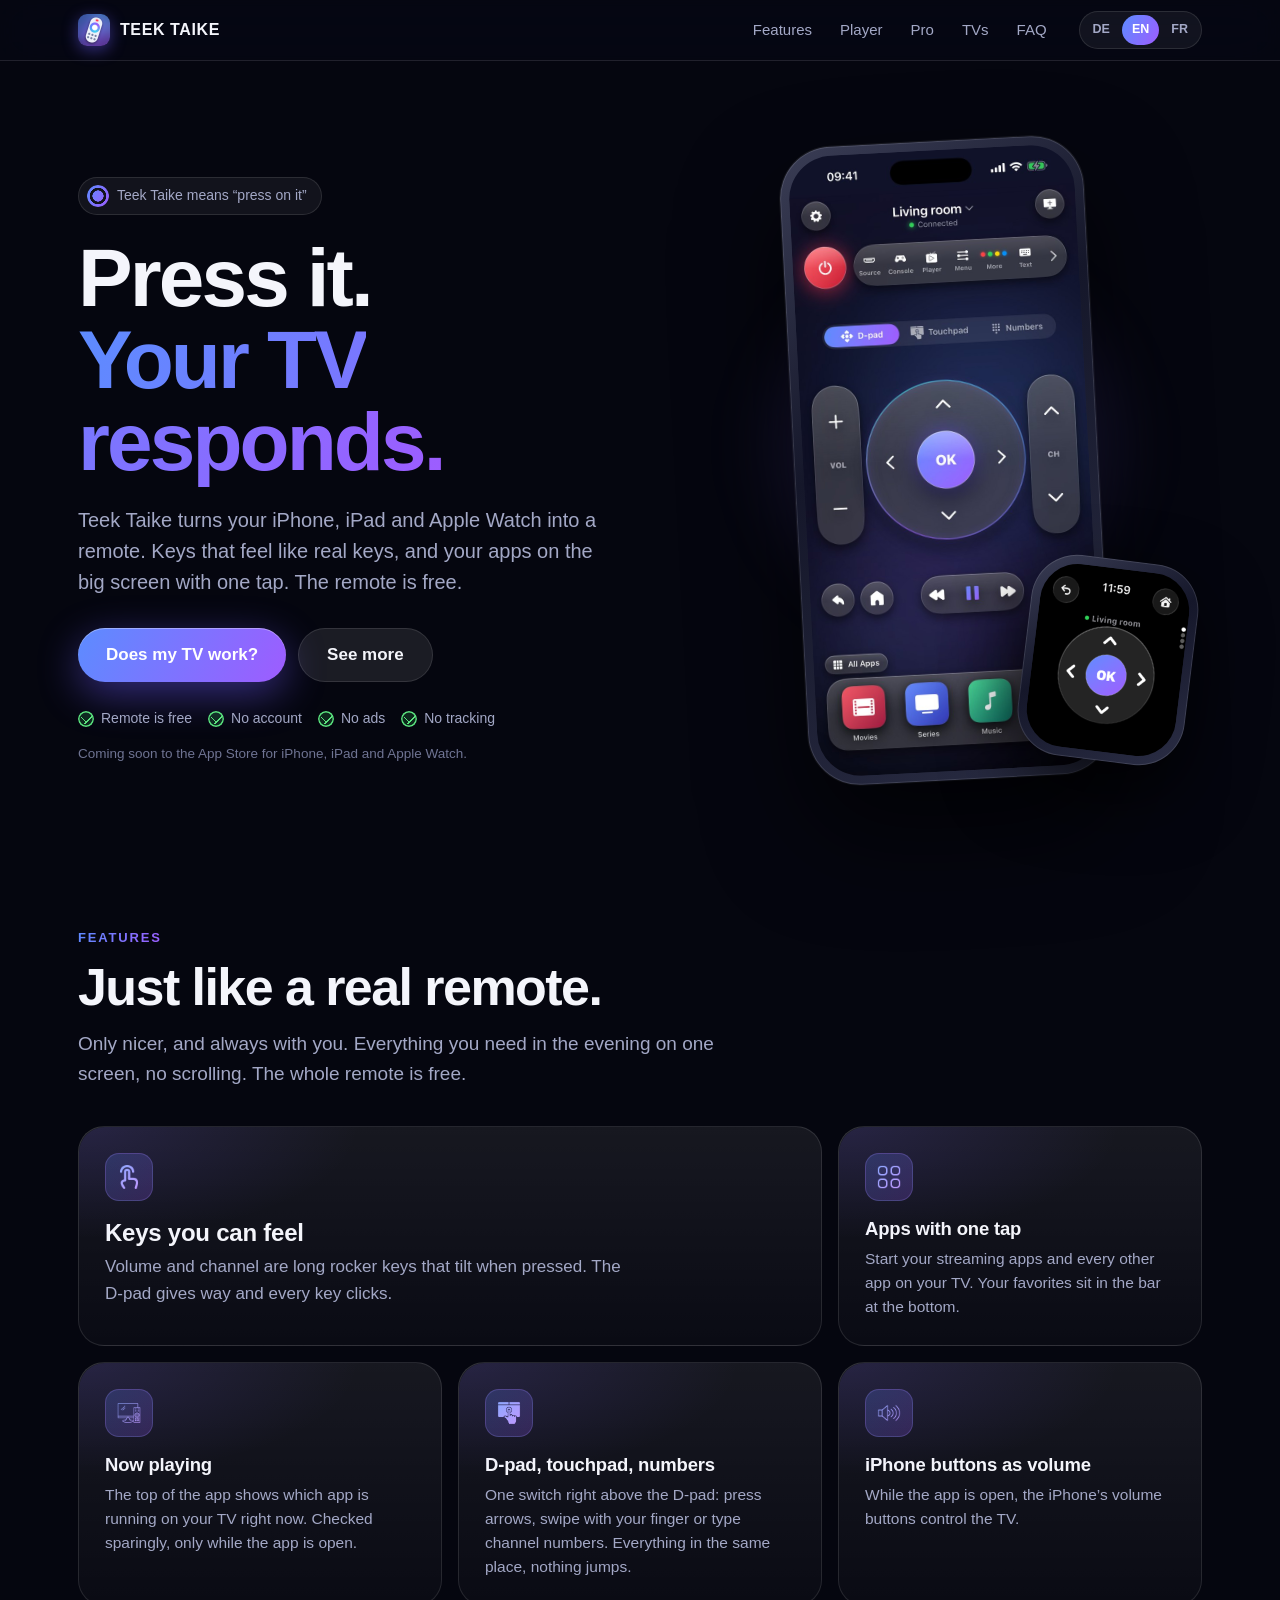
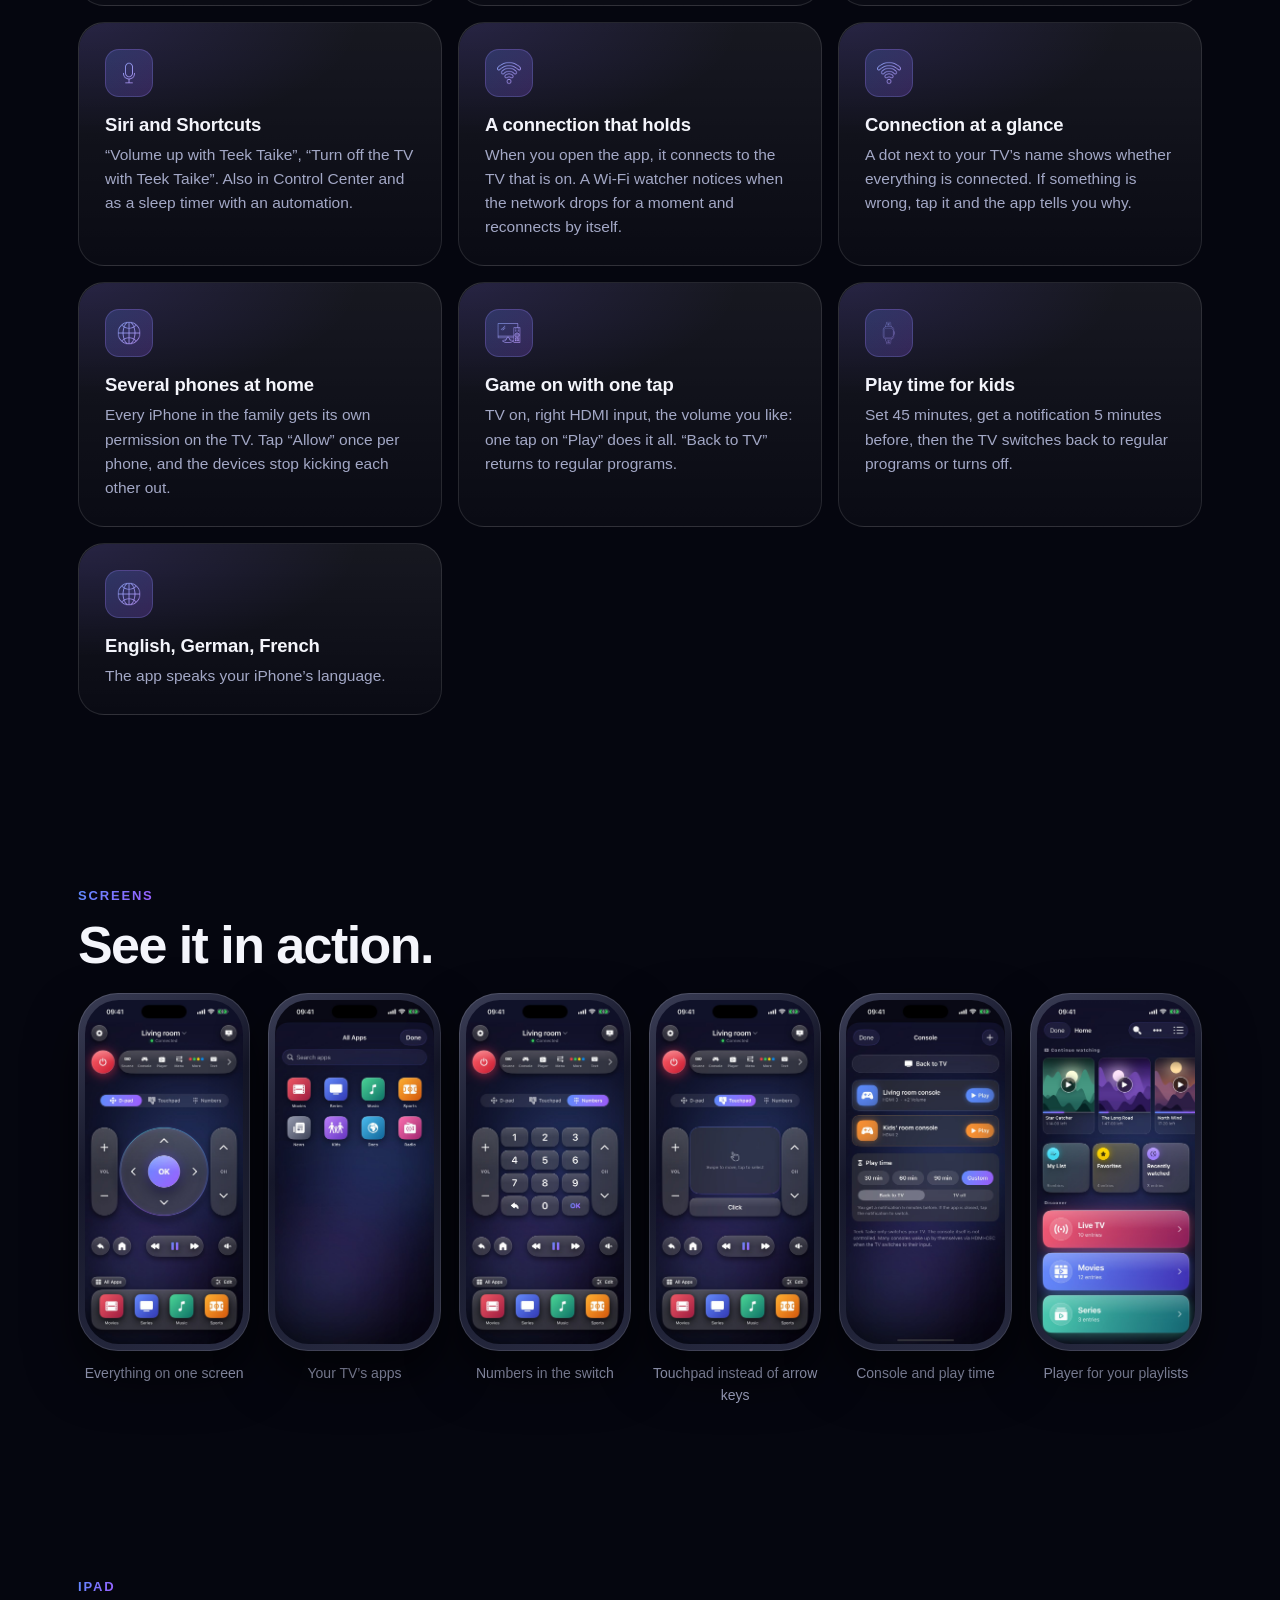
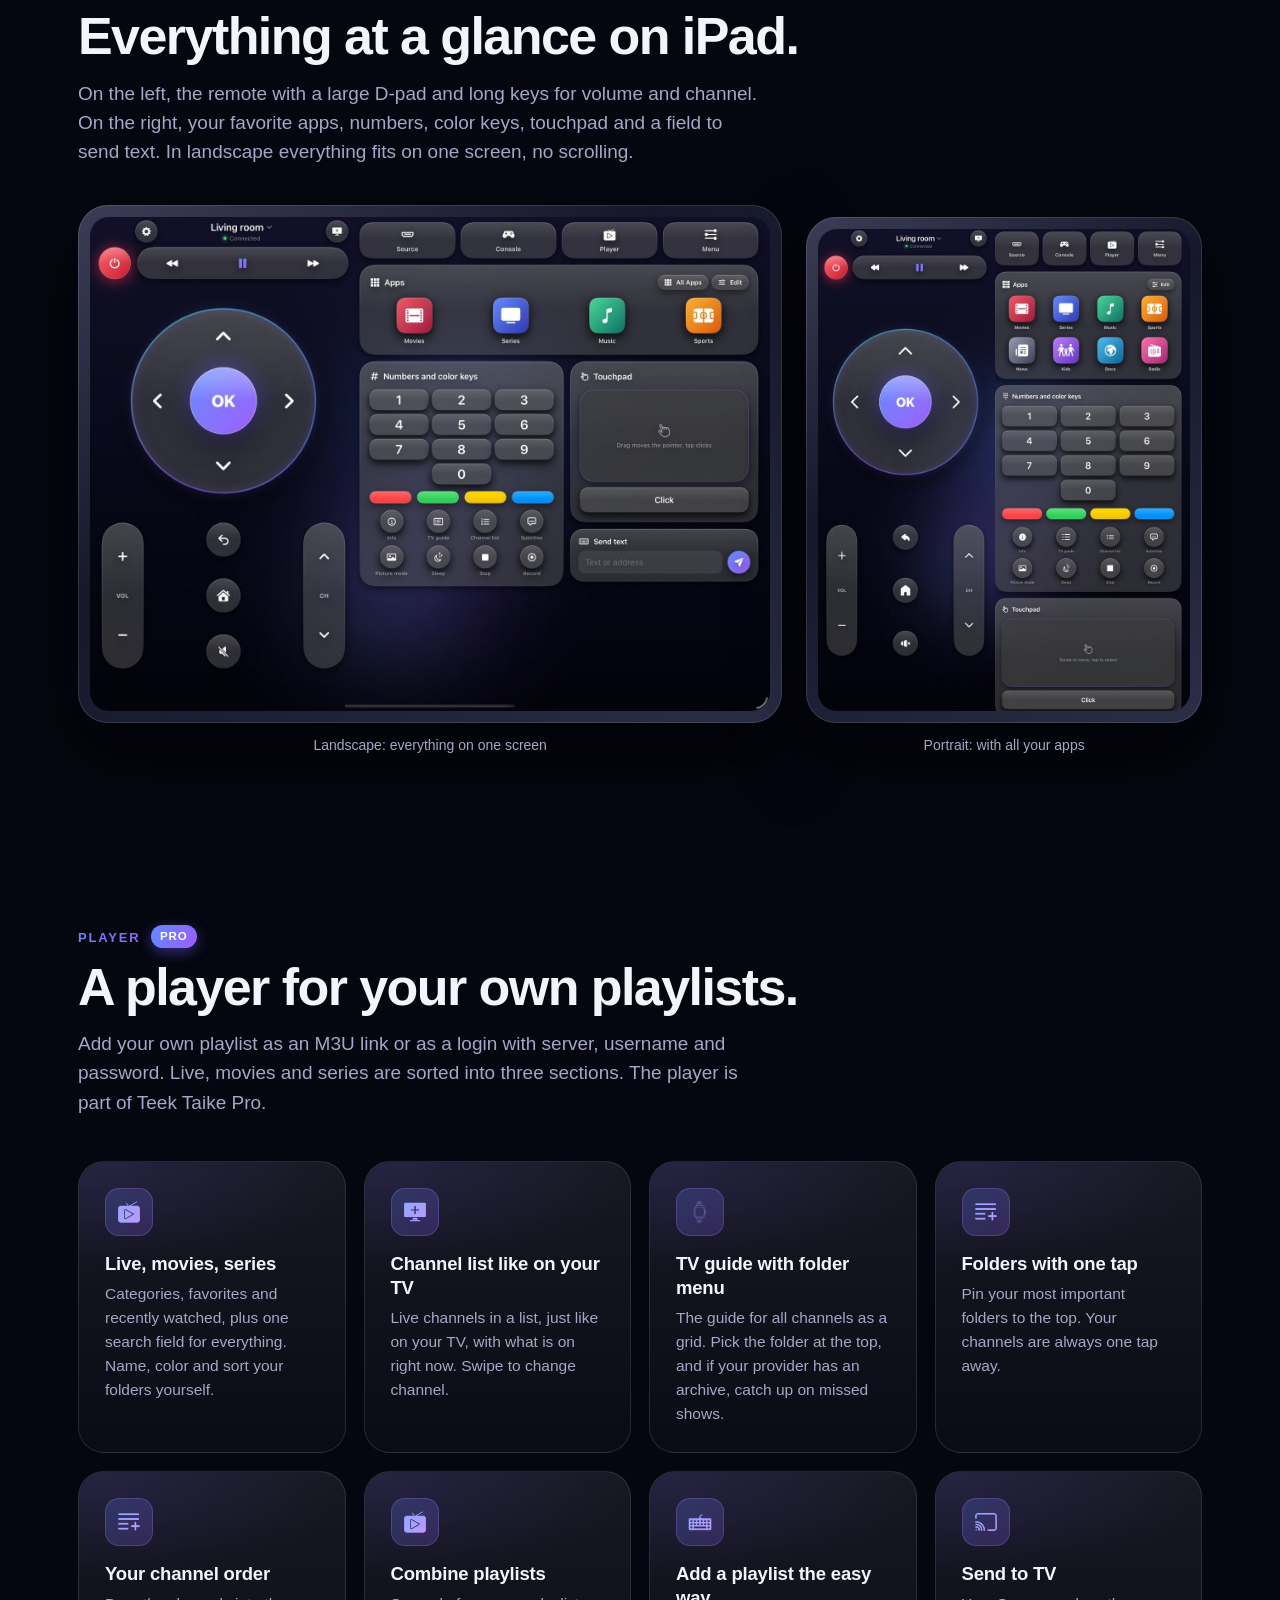
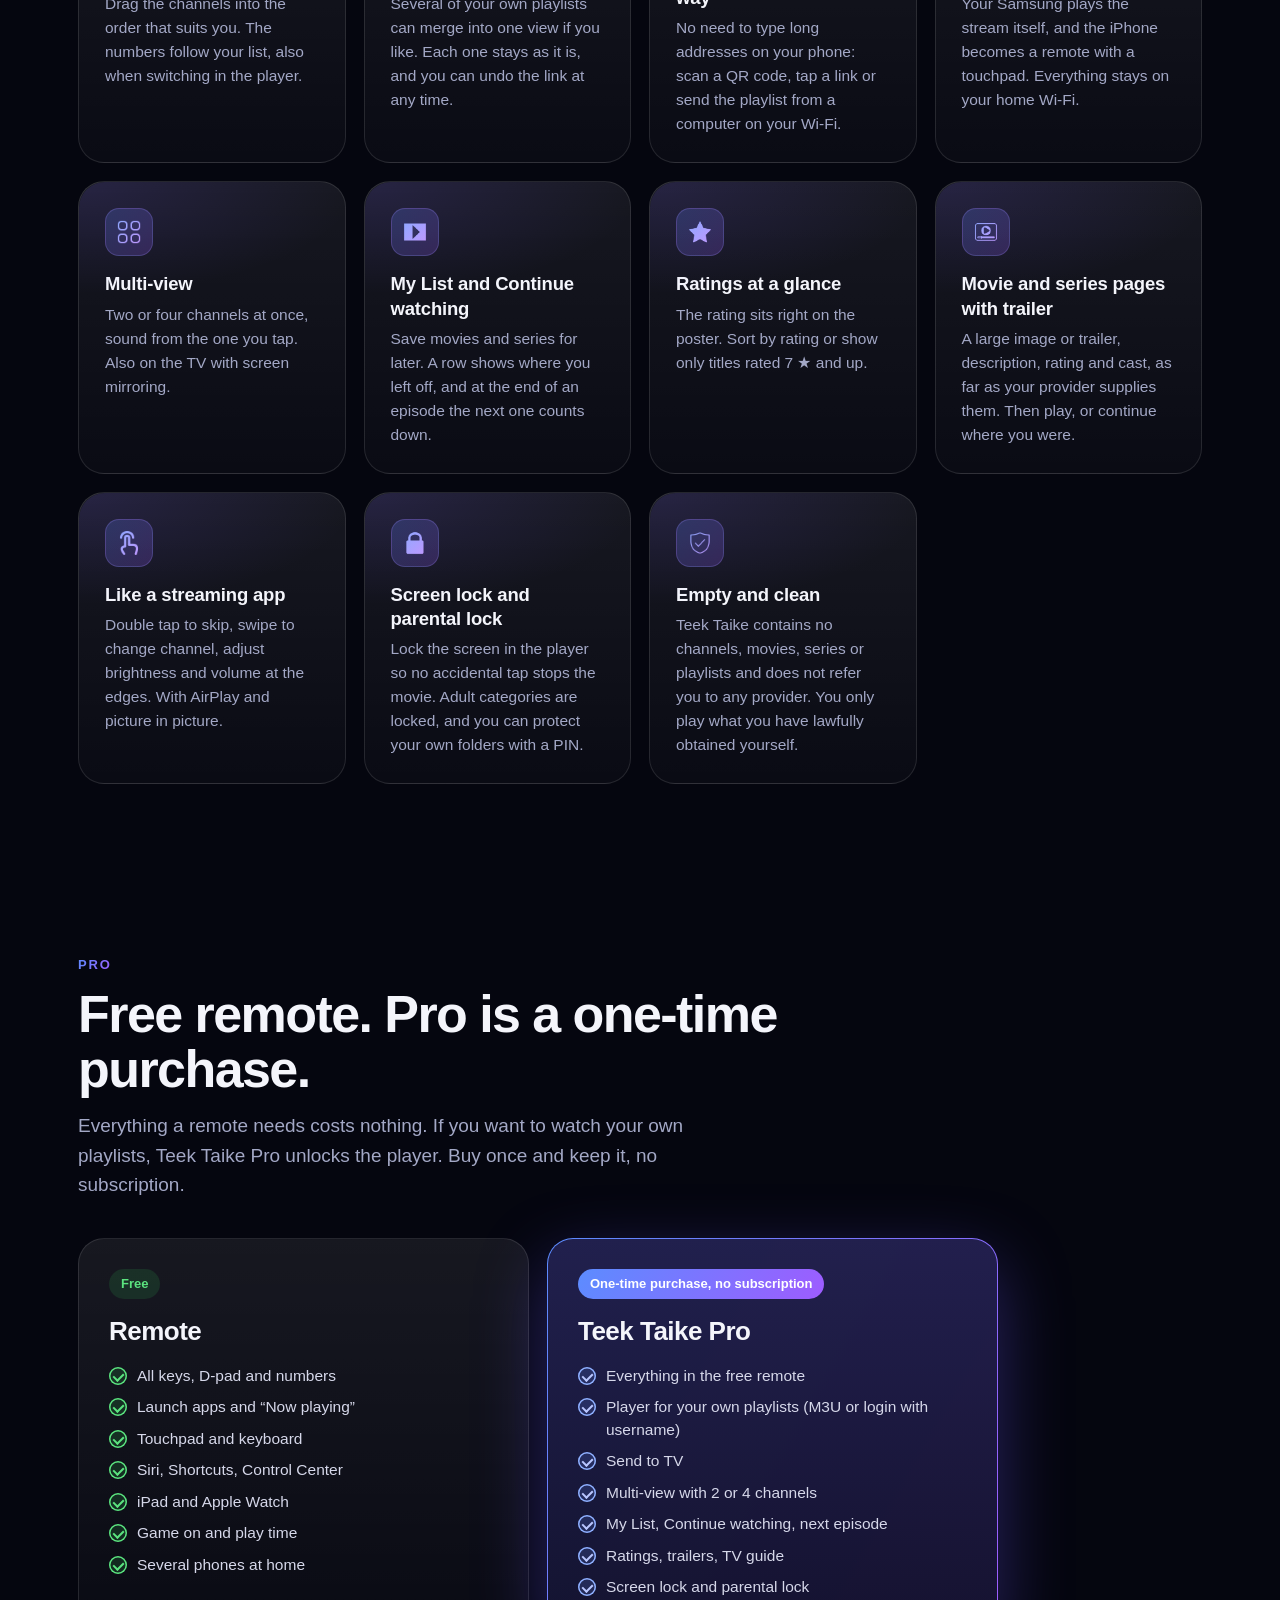
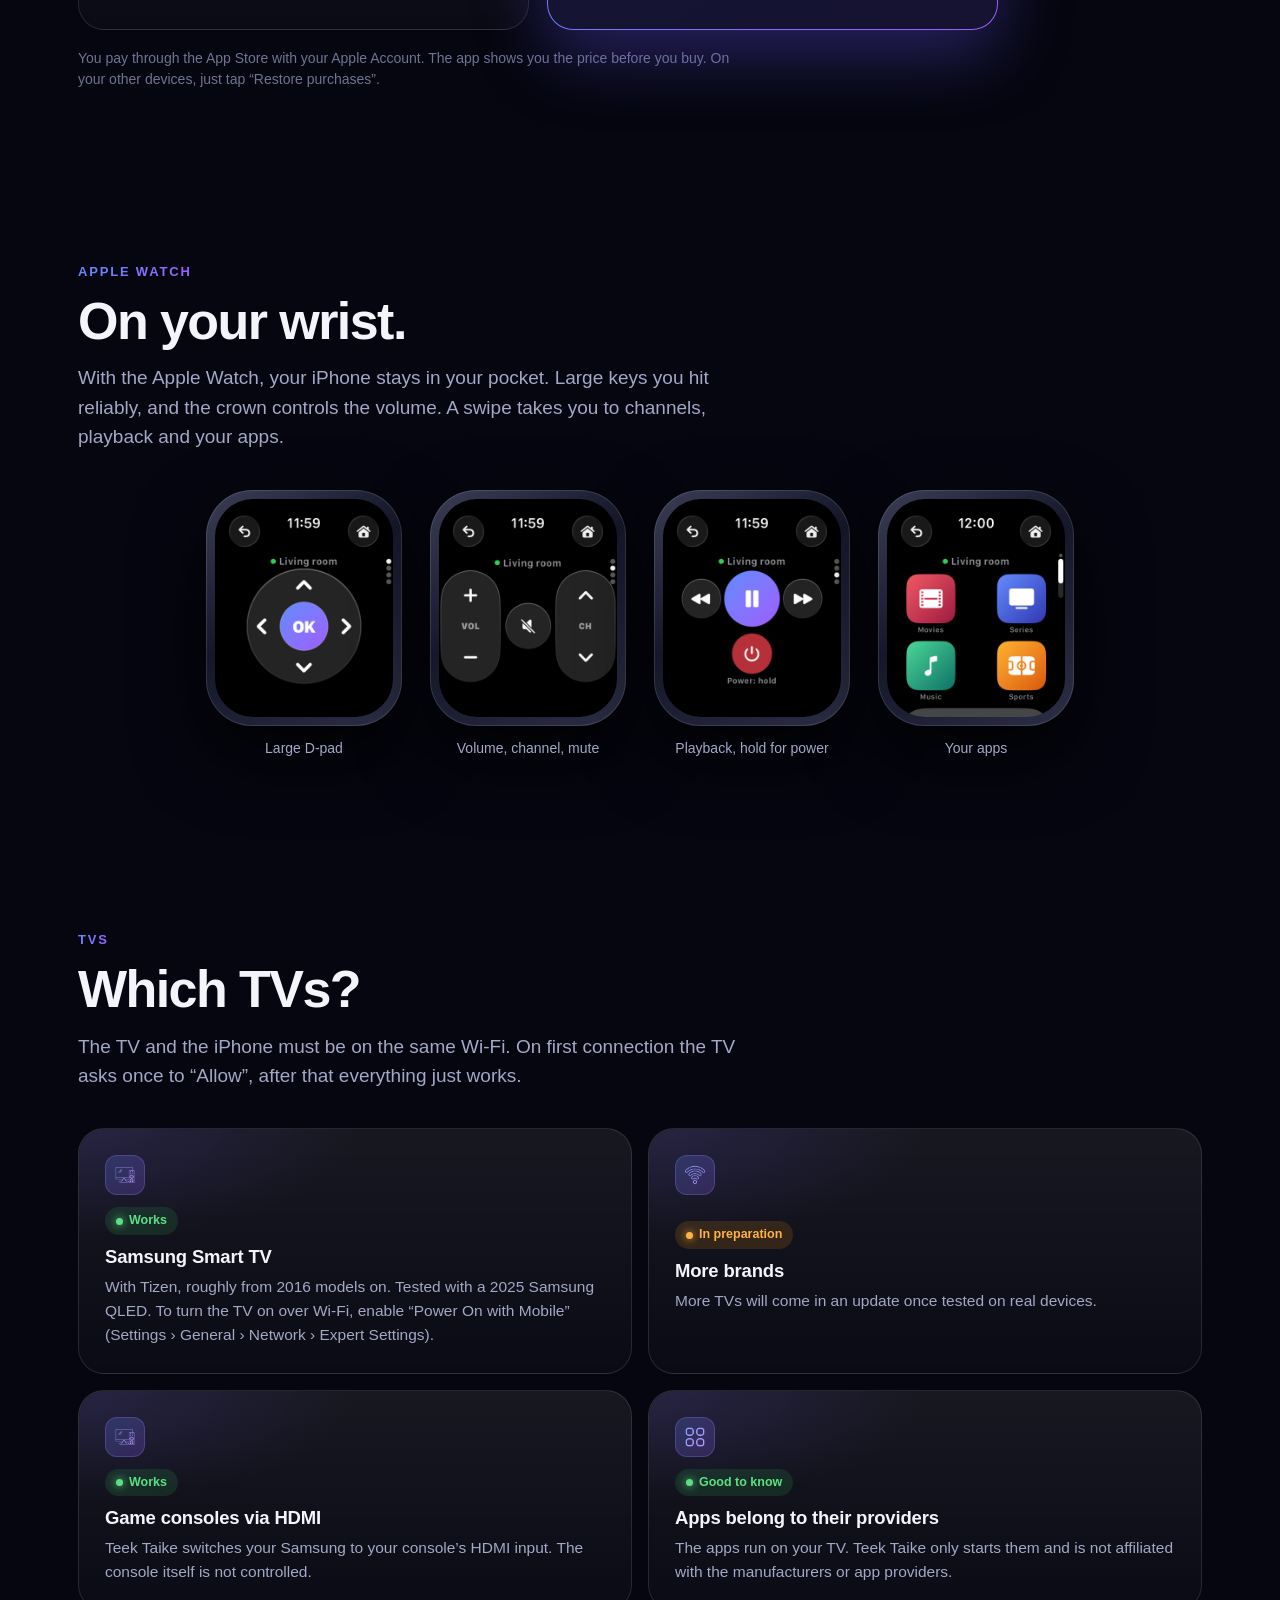
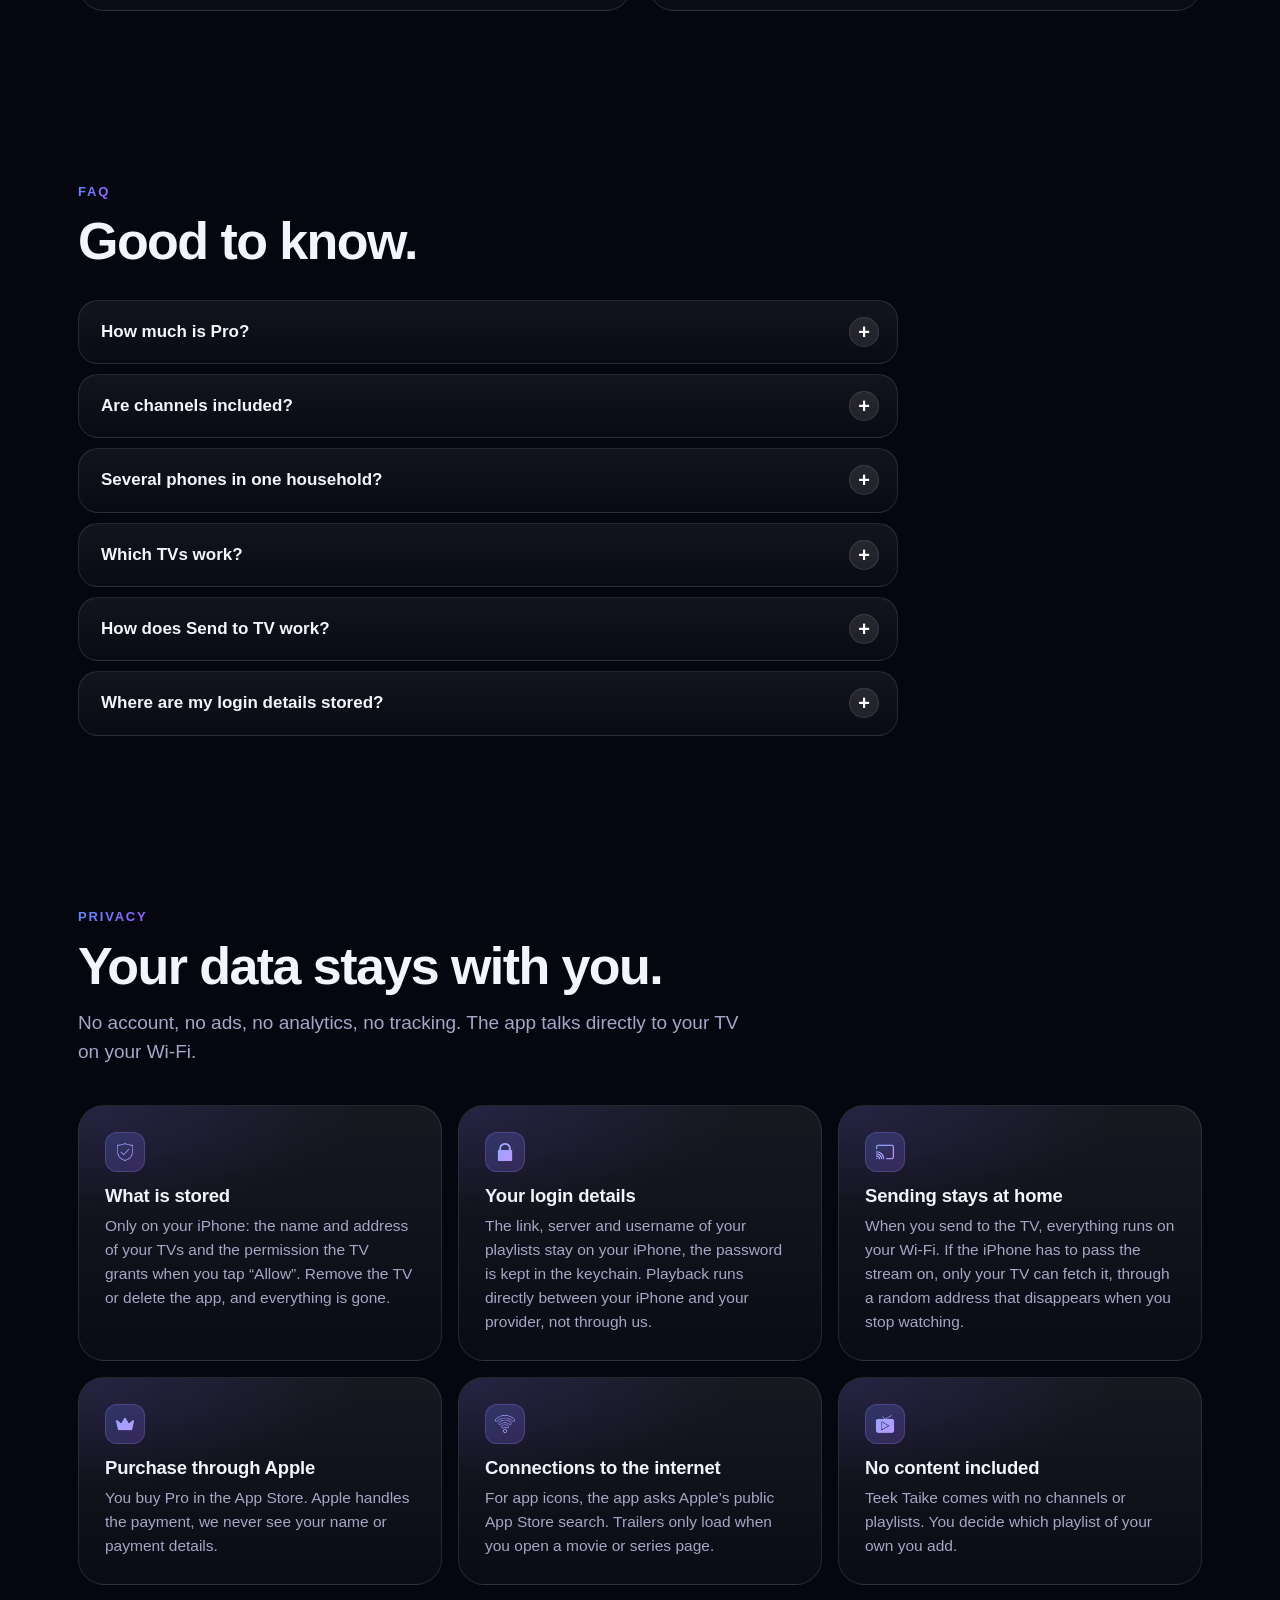
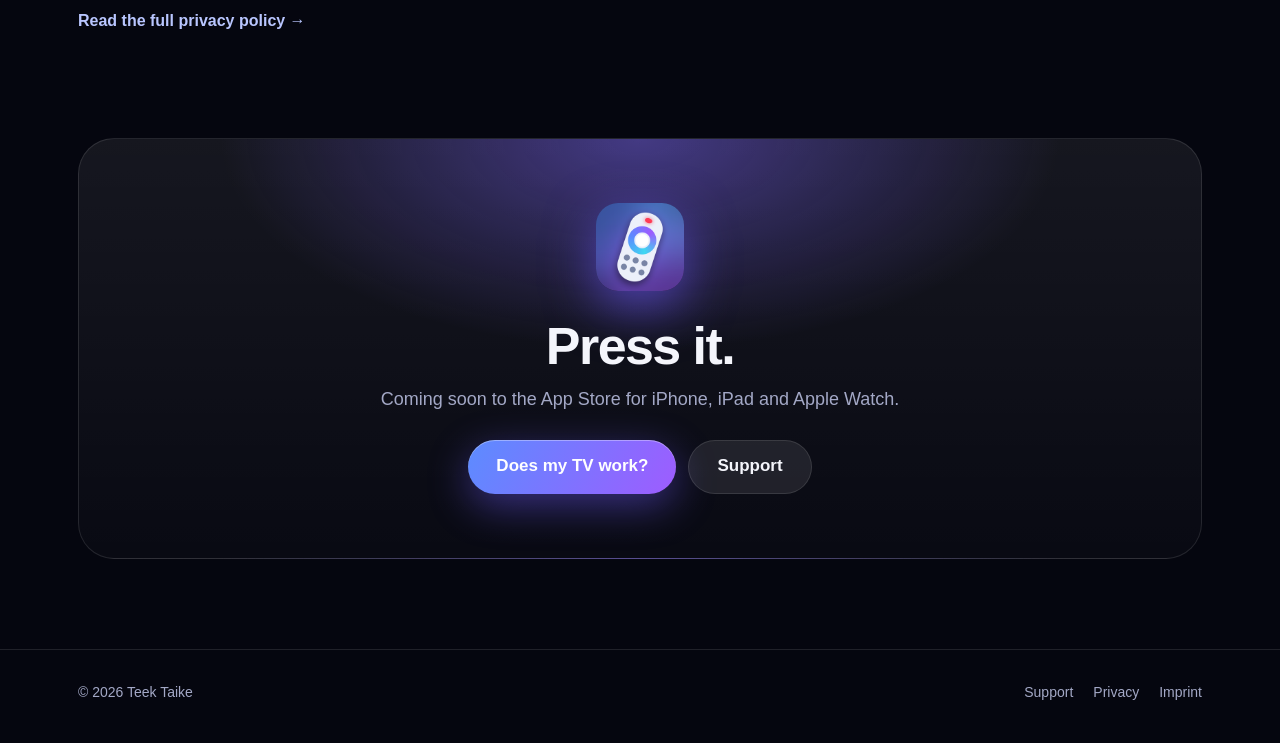
==== commit 66bc395c: "Teek Taike Website (DE/EN/FR), Stand 17.11.2026" ====
--- a/en/index.html
+++ b/en/index.html
@@ -4,15 +4,15 @@
 <meta charset="utf-8">
 <meta name="viewport" content="width=device-width, initial-scale=1">
 <title>Teek Taike: TV remote and player for iPhone, iPad and Apple Watch</title>
-<meta name="description" content="Teek Taike turns your iPhone, iPad and Apple Watch into a remote for Samsung Smart TVs, with a player for your own playlists. No account, no ads, no tracking.">
+<meta name="description" content="Teek Taike turns your iPhone, iPad and Apple Watch into a free remote for Samsung Smart TVs. Teek Taike Pro, a one-time purchase with no subscription, adds a player for your own playlists. No account, no ads, no tracking.">
 <meta name="theme-color" content="#0a0a16">
 <meta property="og:type" content="website">
 <meta property="og:site_name" content="Teek Taike">
 <meta property="og:title" content="Teek Taike: TV remote and player for iPhone, iPad and Apple Watch">
-<meta property="og:description" content="Teek Taike turns your iPhone, iPad and Apple Watch into a remote for Samsung Smart TVs, with a player for your own playlists. No account, no ads, no tracking.">
+<meta property="og:description" content="Teek Taike turns your iPhone, iPad and Apple Watch into a free remote for Samsung Smart TVs. Teek Taike Pro, a one-time purchase with no subscription, adds a player for your own playlists. No account, no ads, no tracking.">
 <meta property="og:url" content="https://teektaike.github.io/en/">
-<meta property="og:image" content="https://teektaike.github.io/bilder/teilen_en.jpg">
-<meta property="og:image:secure_url" content="https://teektaike.github.io/bilder/teilen_en.jpg">
+<meta property="og:image" content="https://teektaike.github.io/bilder/teilen_en_1711.jpg">
+<meta property="og:image:secure_url" content="https://teektaike.github.io/bilder/teilen_en_1711.jpg">
 <meta property="og:image:type" content="image/jpeg">
 <meta property="og:image:width" content="1200">
 <meta property="og:image:height" content="630">
@@ -20,11 +20,11 @@
 <meta property="og:locale" content="en_US">
 <meta name="twitter:card" content="summary_large_image">
 <meta name="twitter:title" content="Teek Taike: TV remote and player for iPhone, iPad and Apple Watch">
-<meta name="twitter:description" content="Teek Taike turns your iPhone, iPad and Apple Watch into a remote for Samsung Smart TVs, with a player for your own playlists. No account, no ads, no tracking.">
-<meta name="twitter:image" content="https://teektaike.github.io/bilder/teilen_en.jpg">
+<meta name="twitter:description" content="Teek Taike turns your iPhone, iPad and Apple Watch into a free remote for Samsung Smart TVs. Teek Taike Pro, a one-time purchase with no subscription, adds a player for your own playlists. No account, no ads, no tracking.">
+<meta name="twitter:image" content="https://teektaike.github.io/bilder/teilen_en_1711.jpg">
 <link rel="apple-touch-icon" href="../bilder/icon.png">
 <link rel="icon" href="../favicon.png">
-<link rel="stylesheet" href="../style.css?v=20261108">
+<link rel="stylesheet" href="../style.css?v=20261117">
 <link rel="alternate" hreflang="de" href="https://teektaike.github.io/">
 <link rel="alternate" hreflang="en" href="https://teektaike.github.io/en/">
 <link rel="alternate" hreflang="fr" href="https://teektaike.github.io/fr/">
@@ -37,7 +37,7 @@
 <header>
   <div class="breite">
     <a class="marke" href="index.html"><img src="../bilder/icon.png" alt=""><span>TEEK TAIKE</span></a>
-    <div class="rechts"><nav><a href="#funktionen">Features</a><a href="#player">Player</a><a href="#fernseher">TVs</a><a href="#datenschutz">Privacy</a></nav><div class="sprachen"><a href="../index.html">DE</a><a href="../en/index.html" class="an">EN</a><a href="../fr/index.html">FR</a></div></div>
+    <div class="rechts"><nav><a href="#funktionen">Features</a><a href="#player">Player</a><a href="#pro">Pro</a><a href="#fernseher">TVs</a><a href="#fragen">FAQ</a></nav><div class="sprachen"><a href="../index.html">DE</a><a href="../en/index.html" class="an">EN</a><a href="../fr/index.html">FR</a></div></div>
   </div>
 </header>
 
@@ -46,32 +46,34 @@
     <div>
       <div class="bedeutung"><i></i>Teek Taike means “press on it”</div>
       <h1>Press it.<br><span class="verlauf">Your TV responds.</span></h1>
-      <p class="unter">Teek Taike turns your iPhone, iPad and Apple Watch into a remote. Keys that feel like real keys, your apps on the big screen with one tap, and a player for your own playlists.</p>
+      <p class="unter">Teek Taike turns your iPhone, iPad and Apple Watch into a remote. Keys that feel like real keys, and your apps on the big screen with one tap. The remote is free.</p>
       <div class="knoepfe"><a class="knopf" href="#fernseher">Does my TV work?</a><a class="knopf still" href="#funktionen">See more</a></div>
-      <div class="vertrauen"><span>No account</span><span>No ads</span><span>No tracking</span></div>
+      <div class="vertrauen"><span>Remote is free</span><span>No account</span><span>No ads</span><span>No tracking</span></div>
       <p class="bald">Coming soon to the App Store for iPhone, iPad and Apple Watch.</p>
     </div>
     <div class="geraete">
-      <div class="handy"><img src="../bilder/en/iphone_haupt.jpg" alt="Teek Taike on iPhone: D-pad, volume, channel and app tiles" width="660" height="1434" fetchpriority="high"></div>
-      <div class="uhr schweben"><img src="../bilder/en/uhr_0.png" alt="Teek Taike on Apple Watch" width="410" height="502"></div>
+      <div class="handy"><img src="../bilder/en/iphone_haupt_1711.jpg" alt="Teek Taike on iPhone: D-pad, volume, channel and app tiles" width="660" height="1434" fetchpriority="high"></div>
+      <div class="uhr schweben"><img src="../bilder/en/uhr_1711_0.png" alt="Teek Taike on Apple Watch" width="410" height="502"></div>
     </div>
   </div>
 
   <section id="funktionen">
     <span class="etikett verlauf">Features</span>
     <h2>Just like a real remote.</h2>
-    <p class="einleitung">Only nicer, and always with you. Everything you need in the evening on one screen, no scrolling.</p>
+    <p class="einleitung">Only nicer, and always with you. Everything you need in the evening on one screen, no scrolling. The whole remote is free.</p>
     <div class="karten bento">
       <div class="karte zeigen"><div class="zeichen" style="--symbol:url(../bilder/symbole/tippen.png)"></div><h3>Keys you can feel</h3><p>Volume and channel are long rocker keys that tilt when pressed. The D-pad gives way and every key clicks.</p></div>
       <div class="karte zeigen"><div class="zeichen" style="--symbol:url(../bilder/symbole/apps.png)"></div><h3>Apps with one tap</h3><p>Start your streaming apps and every other app on your TV. Your favorites sit in the bar at the bottom.</p></div>
-      <div class="karte zeigen"><div class="zeichen" style="--symbol:url(../bilder/symbole/fernseher.png)"></div><h3>See what’s playing</h3><p>The top of the app shows which app is running on your Samsung, for example “Playing: YouTube”. Checked sparingly, only while the app is open.</p></div>
+      <div class="karte zeigen"><div class="zeichen" style="--symbol:url(../bilder/symbole/fernseher.png)"></div><h3>Now playing</h3><p>The top of the app shows which app is running on your TV right now. Checked sparingly, only while the app is open.</p></div>
+      <div class="karte zeigen"><div class="zeichen" style="--symbol:url(../bilder/symbole/touchpad.png)"></div><h3>D-pad, touchpad, numbers</h3><p>One switch right above the D-pad: press arrows, swipe with your finger or type channel numbers. Everything in the same place, nothing jumps.</p></div>
       <div class="karte zeigen"><div class="zeichen" style="--symbol:url(../bilder/symbole/lautstaerke.png)"></div><h3>iPhone buttons as volume</h3><p>While the app is open, the iPhone’s volume buttons control the TV.</p></div>
       <div class="karte zeigen"><div class="zeichen" style="--symbol:url(../bilder/symbole/mikrofon.png)"></div><h3>Siri and Shortcuts</h3><p>“Volume up with Teek Taike”, “Turn off the TV with Teek Taike”. Also in Control Center and as a sleep timer with an automation.</p></div>
-      <div class="karte zeigen"><div class="zeichen" style="--symbol:url(../bilder/symbole/tastatur.png)"></div><h3>Touchpad and keyboard</h3><p>For search in apps and the TV’s browser: type instead of picking letters one by one.</p></div>
-      <div class="karte zeigen"><div class="zeichen" style="--symbol:url(../bilder/symbole/sprachen.png)"></div><h3>English, German, French</h3><p>The app speaks your iPhone’s language. Switch between several TVs with a swipe.</p></div>
-      <div class="karte zeigen"><div class="zeichen" style="--symbol:url(../bilder/symbole/wlan.png)"></div><h3>The right TV, right away</h3><p>When you open the app, it looks for the TV that is on and answers fastest and connects to it. You can turn this off in the settings.</p></div>
-      <div class="karte zeigen"><div class="zeichen" style="--symbol:url(../bilder/symbole/fernseher.png)"></div><h3>Game on with one tap</h3><p>TV on, right HDMI input, the volume you like: one tap on “Play” does it all. “Back to TV” returns to regular programs. Also with Siri: “Play with Teek Taike”.</p></div>
+      <div class="karte zeigen"><div class="zeichen" style="--symbol:url(../bilder/symbole/wlan.png)"></div><h3>A connection that holds</h3><p>When you open the app, it connects to the TV that is on. A Wi‑Fi watcher notices when the network drops for a moment and reconnects by itself.</p></div>
+      <div class="karte zeigen"><div class="zeichen" style="--symbol:url(../bilder/symbole/wlan.png)"></div><h3>Connection at a glance</h3><p>A dot next to your TV’s name shows whether everything is connected. If something is wrong, tap it and the app tells you why.</p></div>
+      <div class="karte zeigen"><div class="zeichen" style="--symbol:url(../bilder/symbole/sprachen.png)"></div><h3>Several phones at home</h3><p>Every iPhone in the family gets its own permission on the TV. Tap “Allow” once per phone, and the devices stop kicking each other out.</p></div>
+      <div class="karte zeigen"><div class="zeichen" style="--symbol:url(../bilder/symbole/fernseher.png)"></div><h3>Game on with one tap</h3><p>TV on, right HDMI input, the volume you like: one tap on “Play” does it all. “Back to TV” returns to regular programs.</p></div>
       <div class="karte zeigen"><div class="zeichen" style="--symbol:url(../bilder/symbole/uhr.png)"></div><h3>Play time for kids</h3><p>Set 45 minutes, get a notification 5 minutes before, then the TV switches back to regular programs or turns off.</p></div>
+      <div class="karte zeigen"><div class="zeichen" style="--symbol:url(../bilder/symbole/sprachen.png)"></div><h3>English, German, French</h3><p>The app speaks your iPhone’s language.</p></div>
     </div>
   </section>
 
@@ -80,12 +82,12 @@
     <h2>See it in action.</h2>
     <p class="wischhinweis">Swipe to browse →</p>
     <div class="reihe galerie">
-      <figure class="zeigen"><div class="handy"><img src="../bilder/en/iphone_haupt.jpg" alt="Everything on one screen" loading="lazy" width="660" height="1434"></div><figcaption>Everything on one screen</figcaption></figure>
-      <figure class="zeigen"><div class="handy"><img src="../bilder/en/iphone_apps.jpg" alt="Your TV’s apps" loading="lazy" width="660" height="1434"></div><figcaption>Your TV’s apps</figcaption></figure>
-      <figure class="zeigen"><div class="handy"><img src="../bilder/en/iphone_123.jpg" alt="Numbers and color keys" loading="lazy" width="660" height="1434"></div><figcaption>Numbers and color keys</figcaption></figure>
-      <figure class="zeigen"><div class="handy"><img src="../bilder/en/iphone_maus.jpg" alt="Touchpad and keyboard" loading="lazy" width="660" height="1434"></div><figcaption>Touchpad and keyboard</figcaption></figure>
-      <figure class="zeigen"><div class="handy"><img src="../bilder/en/iphone_konsole.jpg" alt="Console and play time" loading="lazy" width="660" height="1434"></div><figcaption>Console and play time</figcaption></figure>
-      <figure class="zeigen"><div class="handy"><img src="../bilder/en/iphone_player.jpg" alt="Player for your playlists" loading="lazy" width="660" height="1434"></div><figcaption>Player for your playlists</figcaption></figure>
+      <figure class="zeigen"><div class="handy"><img src="../bilder/en/iphone_haupt_1711.jpg" alt="Everything on one screen" loading="lazy" width="660" height="1434"></div><figcaption>Everything on one screen</figcaption></figure>
+      <figure class="zeigen"><div class="handy"><img src="../bilder/en/iphone_apps_1711.jpg" alt="Your TV’s apps" loading="lazy" width="660" height="1434"></div><figcaption>Your TV’s apps</figcaption></figure>
+      <figure class="zeigen"><div class="handy"><img src="../bilder/en/iphone_ziffern_1711.jpg" alt="Numbers in the switch" loading="lazy" width="660" height="1434"></div><figcaption>Numbers in the switch</figcaption></figure>
+      <figure class="zeigen"><div class="handy"><img src="../bilder/en/iphone_maus_1711.jpg" alt="Touchpad instead of arrow keys" loading="lazy" width="660" height="1434"></div><figcaption>Touchpad instead of arrow keys</figcaption></figure>
+      <figure class="zeigen"><div class="handy"><img src="../bilder/en/iphone_konsole_1711.jpg" alt="Console and play time" loading="lazy" width="660" height="1434"></div><figcaption>Console and play time</figcaption></figure>
+      <figure class="zeigen"><div class="handy"><img src="../bilder/en/iphone_player_1211.jpg" alt="Player for your playlists" loading="lazy" width="660" height="1434"></div><figcaption>Player for your playlists</figcaption></figure>
     </div>
   </section>
 
@@ -95,36 +97,54 @@
     <p class="einleitung">On the left, the remote with a large D-pad and long keys for volume and channel. On the right, your favorite apps, numbers, color keys, touchpad and a field to send text. In landscape everything fits on one screen, no scrolling.</p>
     <div class="ipadreihe">
       <figure class="zeigen"><div class="tablet"><img src="../bilder/en/ipad_quer.jpg" alt="Landscape: everything on one screen" loading="lazy" width="1600" height="1162"></div><figcaption>Landscape: everything on one screen</figcaption></figure>
-      <figure class="zeigen"><div class="tablet"><img src="../bilder/en/ipad_hoch.jpg" alt="Portrait: with all your apps" loading="lazy" width="900" height="1166"></div><figcaption>Portrait: with all your apps</figcaption></figure>
+      <figure class="zeigen"><div class="tablet"><img src="../bilder/en/ipad_hoch_1711.jpg" alt="Portrait: with all your apps" loading="lazy" width="900" height="1166"></div><figcaption>Portrait: with all your apps</figcaption></figure>
     </div>
   </section>
 
   <section id="player">
-    <span class="etikett verlauf">Player</span>
+    <span class="etikett verlauf">Player</span> <span class="probadge">Pro</span>
     <h2>A player for your own playlists.</h2>
-    <p class="einleitung">Add your own playlist as an M3U link or with your provider’s server, username and password. Live, movies and series are sorted into three sections.</p>
+    <p class="einleitung">Add your own playlist as an M3U link or as a login with server, username and password. Live, movies and series are sorted into three sections. The player is part of Teek Taike Pro.</p>
     <p class="wischhinweis">Swipe to browse →</p>
     <div class="reihe spieler">
-      <div class="karte"><div class="zeichen" style="--symbol:url(../bilder/symbole/apps.png)"></div><h3>Live, movies, series</h3><p>Categories, favorites and recently watched. Name, color and sort your folders yourself. For live channels you see what is on now.</p></div>
-      <div class="karte"><div class="zeichen" style="--symbol:url(../bilder/symbole/tippen.png)"></div><h3>Like a streaming app</h3><p>Double tap to skip, swipe to change channel, adjust brightness and volume at the edges. Choose audio and subtitles in their own panel, with AirPlay and picture in picture.</p></div>
-      <div class="karte"><div class="zeichen" style="--symbol:url(../bilder/symbole/tippen.png)"></div><h3>Movie page with trailer</h3><p>Like the big streaming apps: a large image or trailer, description, rating and cast, as far as your provider supplies them. Then play, or continue where you left off.</p></div>
-      <div class="karte"><div class="zeichen" style="--symbol:url(../bilder/symbole/uhr.png)"></div><h3>TV guide with catch-up</h3><p>The guide for all channels as a grid. If your provider has an archive, watch missed shows.</p></div>
-      <div class="karte"><div class="zeichen" style="--symbol:url(../bilder/symbole/tastatur.png)"></div><h3>Search everything</h3><p>One search field for channels, movies and series.</p></div>
-      <div class="karte"><div class="zeichen" style="--symbol:url(../bilder/symbole/fernseher.png)"></div><h3>On the big screen</h3><p>With AirPlay or TV mode: the TV shows only the video, the iPhone becomes a remote with a touchpad.</p></div>
-      <div class="karte"><div class="zeichen" style="--symbol:url(../bilder/symbole/apps.png)"></div><h3>Multi-view</h3><p>Two or four channels at once, sound from the one you tap.</p></div>
-      <div class="karte"><div class="zeichen" style="--symbol:url(../bilder/symbole/schutz.png)"></div><h3>Parental lock</h3><p>Adult categories are locked, lock your own folders with a PIN.</p></div>
+      <div class="karte"><div class="zeichen" style="--symbol:url(../bilder/symbole/iptv.png)"></div><h3>Live, movies, series</h3><p>Categories, favorites and recently watched, plus one search field for everything. Name, color and sort your folders yourself.</p></div>
+      <div class="karte"><div class="zeichen" style="--symbol:url(../bilder/symbole/tv_neu.png)"></div><h3>Channel list like on your TV</h3><p>Live channels in a list, just like on your TV, with what is on right now. Swipe to change channel.</p></div>
+      <div class="karte"><div class="zeichen" style="--symbol:url(../bilder/symbole/uhr.png)"></div><h3>TV guide with folder menu</h3><p>The guide for all channels as a grid. Pick the folder at the top, and if your provider has an archive, catch up on missed shows.</p></div>
+      <div class="karte"><div class="zeichen" style="--symbol:url(../bilder/symbole/liste_plus.png)"></div><h3>Folders with one tap</h3><p>Pin your most important folders to the top. Your channels are always one tap away.</p></div>
+      <div class="karte"><div class="zeichen" style="--symbol:url(../bilder/symbole/liste_plus.png)"></div><h3>Your channel order</h3><p>Drag the channels into the order that suits you. The numbers follow your list, also when switching in the player.</p></div>
+      <div class="karte"><div class="zeichen" style="--symbol:url(../bilder/symbole/iptv.png)"></div><h3>Combine playlists</h3><p>Several of your own playlists can merge into one view if you like. Each one stays as it is, and you can undo the link at any time.</p></div>
+      <div class="karte"><div class="zeichen" style="--symbol:url(../bilder/symbole/tastatur.png)"></div><h3>Add a playlist the easy way</h3><p>No need to type long addresses on your phone: scan a QR code, tap a link or send the playlist from a computer on your Wi‑Fi.</p></div>
+      <div class="karte"><div class="zeichen" style="--symbol:url(../bilder/symbole/senden.png)"></div><h3>Send to TV</h3><p>Your Samsung plays the stream itself, and the iPhone becomes a remote with a touchpad. Everything stays on your home Wi‑Fi.</p></div>
+      <div class="karte"><div class="zeichen" style="--symbol:url(../bilder/symbole/apps.png)"></div><h3>Multi-view</h3><p>Two or four channels at once, sound from the one you tap. Also on the TV with screen mirroring.</p></div>
+      <div class="karte"><div class="zeichen" style="--symbol:url(../bilder/symbole/weiterschauen.png)"></div><h3>My List and Continue watching</h3><p>Save movies and series for later. A row shows where you left off, and at the end of an episode the next one counts down.</p></div>
+      <div class="karte"><div class="zeichen" style="--symbol:url(../bilder/symbole/stern.png)"></div><h3>Ratings at a glance</h3><p>The rating sits right on the poster. Sort by rating or show only titles rated 7 ★ and up.</p></div>
+      <div class="karte"><div class="zeichen" style="--symbol:url(../bilder/symbole/trailer.png)"></div><h3>Movie and series pages with trailer</h3><p>A large image or trailer, description, rating and cast, as far as your provider supplies them. Then play, or continue where you were.</p></div>
+      <div class="karte"><div class="zeichen" style="--symbol:url(../bilder/symbole/tippen.png)"></div><h3>Like a streaming app</h3><p>Double tap to skip, swipe to change channel, adjust brightness and volume at the edges. With AirPlay and picture in picture.</p></div>
+      <div class="karte"><div class="zeichen" style="--symbol:url(../bilder/symbole/schloss_zu.png)"></div><h3>Screen lock and parental lock</h3><p>Lock the screen in the player so no accidental tap stops the movie. Adult categories are locked, and you can protect your own folders with a PIN.</p></div>
       <div class="karte"><div class="zeichen" style="--symbol:url(../bilder/symbole/schutz.png)"></div><h3>Empty and clean</h3><p>Teek Taike contains no channels, movies, series or playlists and does not refer you to any provider. You only play what you have lawfully obtained yourself.</p></div>
     </div>
+  </section>
+
+  <section id="pro">
+    <span class="etikett verlauf">Pro</span>
+    <h2>Free remote. Pro is a one-time purchase.</h2>
+    <p class="einleitung">Everything a remote needs costs nothing. If you want to watch your own playlists, Teek Taike Pro unlocks the player. Buy once and keep it, no subscription.</p>
+    <div class="plaene">
+      <div class="plan frei zeigen"><span class="preis">Free</span><h3>Remote</h3><ul><li>All keys, D-pad and numbers</li><li>Launch apps and “Now playing”</li><li>Touchpad and keyboard</li><li>Siri, Shortcuts, Control Center</li><li>iPad and Apple Watch</li><li>Game on and play time</li><li>Several phones at home</li></ul></div>
+      <div class="plan pro zeigen"><span class="preis">One-time purchase, no subscription</span><h3>Teek Taike Pro</h3><ul><li>Everything in the free remote</li><li>Player for your own playlists (M3U or login with username)</li><li>Send to TV</li><li>Multi-view with 2 or 4 channels</li><li>My List, Continue watching, next episode</li><li>Ratings, trailers, TV guide</li><li>Screen lock and parental lock</li></ul></div>
+    </div>
+    <p class="planfuss">You pay through the App Store with your Apple Account. The app shows you the price before you buy. On your other devices, just tap “Restore purchases”.</p>
   </section>
 
   <section id="uhr">
     <span class="etikett verlauf">Apple Watch</span>
     <h2>On your wrist.</h2>
-    <p class="einleitung">With the Apple Watch, your iPhone stays in your pocket. The crown controls the volume, a swipe takes you to power, channel and your apps.</p>
+    <p class="einleitung">With the Apple Watch, your iPhone stays in your pocket. Large keys you hit reliably, and the crown controls the volume. A swipe takes you to channels, playback and your apps.</p>
     <div class="uhrreihe">
-      <figure class="zeigen"><div class="uhr"><img src="../bilder/en/uhr_0.png" alt="D-pad, crown = volume" loading="lazy" width="410" height="502"></div><figcaption>D-pad, crown = volume</figcaption></figure>
-      <figure class="zeigen"><div class="uhr"><img src="../bilder/en/uhr_1.png" alt="Power, mute, VOL, CH" loading="lazy" width="410" height="502"></div><figcaption>Power, mute, VOL, CH</figcaption></figure>
-      <figure class="zeigen"><div class="uhr"><img src="../bilder/en/uhr_2.png" alt="Your apps" loading="lazy" width="410" height="502"></div><figcaption>Your apps</figcaption></figure>
+      <figure class="zeigen"><div class="uhr"><img src="../bilder/en/uhr_1711_0.png" alt="Large D-pad" loading="lazy" width="410" height="502"></div><figcaption>Large D-pad</figcaption></figure>
+      <figure class="zeigen"><div class="uhr"><img src="../bilder/en/uhr_1711_1.png" alt="Volume, channel, mute" loading="lazy" width="410" height="502"></div><figcaption>Volume, channel, mute</figcaption></figure>
+      <figure class="zeigen"><div class="uhr"><img src="../bilder/en/uhr_1711_2.png" alt="Playback, hold for power" loading="lazy" width="410" height="502"></div><figcaption>Playback, hold for power</figcaption></figure>
+      <figure class="zeigen"><div class="uhr"><img src="../bilder/en/uhr_1711_3.png" alt="Your apps" loading="lazy" width="410" height="502"></div><figcaption>Your apps</figcaption></figure>
     </div>
   </section>
 
@@ -140,14 +160,30 @@
     </div>
   </section>
 
+  <section id="fragen">
+    <span class="etikett verlauf">FAQ</span>
+    <h2>Good to know.</h2>
+    <div class="fragen">
+      <details class="frage zeigen"><summary>How much is Pro?</summary><p>The remote is free. Teek Taike Pro is a one-time purchase in the App Store, no subscription and no hidden costs. The app shows the exact price in your currency before you buy.</p></details>
+      <details class="frage zeigen"><summary>Are channels included?</summary><p>No. Teek Taike contains no channels, movies, series or playlists and does not refer you to any provider. The player only plays your own playlists that you have lawfully obtained, as an M3U link or a login with username.</p></details>
+      <details class="frage zeigen"><summary>Several phones in one household?</summary><p>Sure. Every iPhone registers with the TV under its own name, and the TV asks “Allow?” once per phone. After that, everyone controls the same TV without kicking each other out. Pro works on all devices with your Apple Account.</p></details>
+      <details class="frage zeigen"><summary>Which TVs work?</summary><p>Samsung Smart TVs with Tizen, roughly from 2016 models on. The TV and the iPhone must be on the same Wi‑Fi. More brands will come in an update once tested on real devices.</p></details>
+      <details class="frage zeigen"><summary>How does Send to TV work?</summary><p>Tap Send in the player and your Samsung plays the stream itself. The iPhone becomes the remote. If your provider allows only one connection, the iPhone fetches the stream and passes it on to the TV over your Wi‑Fi. The app stays open for this.</p></details>
+      <details class="frage zeigen"><summary>Where are my login details stored?</summary><p>Only on your iPhone. Your playlist’s password is kept in the iOS keychain. There is no account with us, no ads and no tracking.</p></details>
+    </div>
+  </section>
+
   <section id="datenschutz">
     <span class="etikett verlauf">Privacy</span>
     <h2>Your data stays with you.</h2>
     <p class="einleitung">No account, no ads, no analytics, no tracking. The app talks directly to your TV on your Wi‑Fi.</p>
     <div class="schutz">
       <div class="karte zeigen"><div class="zeichen klein" style="--symbol:url(../bilder/symbole/schutz.png)"></div><h3>What is stored</h3><p>Only on your iPhone: the name and address of your TVs and the permission the TV grants when you tap “Allow”. Remove the TV or delete the app, and everything is gone.</p></div>
-      <div class="karte zeigen"><div class="zeichen klein" style="--symbol:url(../bilder/symbole/wlan.png)"></div><h3>The only connection to the internet</h3><p>For app icons, Teek Taike asks Apple’s public App Store search for the app’s name. No data about you is sent.</p></div>
-      <div class="karte zeigen"><div class="zeichen klein" style="--symbol:url(../bilder/symbole/schutz.png)"></div><h3>Your playlists</h3><p>The link, server and username of your playlists stay on your iPhone, the password is kept in the keychain. Playback runs directly between your iPhone and your provider, not through us.</p></div>
+      <div class="karte zeigen"><div class="zeichen klein" style="--symbol:url(../bilder/symbole/schloss_zu.png)"></div><h3>Your login details</h3><p>The link, server and username of your playlists stay on your iPhone, the password is kept in the keychain. Playback runs directly between your iPhone and your provider, not through us.</p></div>
+      <div class="karte zeigen"><div class="zeichen klein" style="--symbol:url(../bilder/symbole/senden.png)"></div><h3>Sending stays at home</h3><p>When you send to the TV, everything runs on your Wi‑Fi. If the iPhone has to pass the stream on, only your TV can fetch it, through a random address that disappears when you stop watching.</p></div>
+      <div class="karte zeigen"><div class="zeichen klein" style="--symbol:url(../bilder/symbole/pro.png)"></div><h3>Purchase through Apple</h3><p>You buy Pro in the App Store. Apple handles the payment, we never see your name or payment details.</p></div>
+      <div class="karte zeigen"><div class="zeichen klein" style="--symbol:url(../bilder/symbole/wlan.png)"></div><h3>Connections to the internet</h3><p>For app icons, the app asks Apple’s public App Store search. Trailers only load when you open a movie or series page.</p></div>
+      <div class="karte zeigen"><div class="zeichen klein" style="--symbol:url(../bilder/symbole/iptv.png)"></div><h3>No content included</h3><p>Teek Taike comes with no channels or playlists. You decide which playlist of your own you add.</p></div>
     </div>
     <a class="mehr" href="privacy.html">Read the full privacy policy →</a>
   </section>
--- a/style.css
+++ b/style.css
@@ -1,4 +1,4 @@
-/* Teek Taike, Design 08.11.2026: Handy zuerst. Gleiche Optik wie die App (dunkel, Glas, blau-violettes Leuchten).
+/* Teek Taike, Design 08.11.2026 (Pro und Fragen 09.11.2026): Handy zuerst. Gleiche Optik wie die App (dunkel, Glas, blau-violettes Leuchten).
    Nur Systemschriften, kein JavaScript, keine fremden Dienste, keine Cookies. */
 :root {
   --bg: #05060f; --bg2: #0b0d22;
@@ -153,6 +153,38 @@
 .schutz { display: grid; grid-template-columns: repeat(3, 1fr); gap: 16px; }
 .mehr { display: inline-flex; margin-top: 24px; font-weight: 700; }
 
+/* Pro: zwei Preis-Karten (09.11.2026) */
+.probadge { display: inline-block; vertical-align: 2px; margin-left: 6px; font-size: 11.5px; font-weight: 800; letter-spacing: 0.08em; text-transform: uppercase;
+  color: #fff; background: var(--verlauf); padding: 3px 9px; border-radius: 999px; box-shadow: 0 4px 14px rgba(110,90,255,0.45); }
+.plaene { display: grid; grid-template-columns: 1fr 1fr; gap: 18px; align-items: stretch; max-width: 920px; }
+.plan { position: relative; border-radius: var(--rund); padding: 30px; border: 1px solid var(--rand);
+  background: linear-gradient(180deg, rgba(255,255,255,0.075), rgba(255,255,255,0.025)); }
+.plan.pro { border: 1px solid transparent;
+  background: linear-gradient(180deg, rgba(30,28,70,0.96), rgba(16,15,40,0.96)) padding-box, var(--verlauf) border-box;
+  box-shadow: 0 24px 70px rgba(110,90,255,0.35); }
+.plan .preis { display: inline-block; font-size: 13px; font-weight: 800; padding: 5px 12px; border-radius: 999px; margin-bottom: 12px;
+  background: rgba(52,199,89,0.14); color: #5be37f; }
+.plan.pro .preis { background: var(--verlauf); color: #fff; }
+.plan h3 { font-size: 26px; letter-spacing: -0.02em; margin-bottom: 14px; }
+.plan ul { list-style: none; display: grid; gap: 9px; }
+.plan li { position: relative; padding-left: 28px; color: #d6d8ea; font-size: 15.5px; line-height: 1.45; }
+.plan li::before { content: ""; position: absolute; left: 0; top: 2px; width: 18px; height: 18px; border-radius: 50%;
+  background: rgba(92,140,255,0.18); box-shadow: inset 0 0 0 1.5px #8fb0ff; }
+.plan li::after { content: ""; position: absolute; left: 6px; top: 6px; width: 5px; height: 8px; border: solid #b9c6ff; border-width: 0 2px 2px 0; transform: rotate(45deg); }
+.plan.frei li::before { background: rgba(52,199,89,0.16); box-shadow: inset 0 0 0 1.5px #5be37f; }
+.plan.frei li::after { border-color: #5be37f; }
+.planfuss { color: var(--leiser); font-size: 14px; margin-top: 18px; max-width: 680px; }
+
+/* Fragen: aufklappbar ohne JavaScript */
+.fragen { display: grid; gap: 10px; max-width: 820px; margin-top: 30px; }
+.frage { border: 1px solid var(--rand); border-radius: 20px; background: linear-gradient(180deg, rgba(255,255,255,0.06), rgba(255,255,255,0.02)); }
+.frage summary { list-style: none; cursor: pointer; padding: 18px 54px 18px 22px; font-weight: 700; font-size: 17px; position: relative; }
+.frage summary::-webkit-details-marker { display: none; }
+.frage summary::after { content: "+"; position: absolute; right: 18px; top: 50%; transform: translateY(-50%); width: 28px; height: 28px; border-radius: 50%;
+  display: grid; place-items: center; font-size: 20px; font-weight: 600; line-height: 1; color: #fff; background: var(--glas2); border: 1px solid var(--rand); }
+.frage[open] summary::after { content: "−"; background: var(--verlauf); border-color: transparent; }
+.frage p { color: var(--leise); font-size: 15.5px; padding: 0 22px 20px; margin-top: -4px; }
+
 /* Schlussband */
 .schluss { text-align: center; padding: 64px 28px; border-radius: 36px; margin: 20px 0 90px; position: relative; overflow: hidden;
   background: radial-gradient(600px 300px at 50% 0%, rgba(124,100,255,0.45), transparent 70%), linear-gradient(180deg, rgba(255,255,255,0.07), rgba(255,255,255,0.02));
@@ -194,6 +226,17 @@
   .bedeutung { margin-left: auto; margin-right: auto; }
   .karten { grid-template-columns: repeat(2, 1fr); }
   .schutz { grid-template-columns: 1fr 1fr; }
+}
+
+/* ---------- Schmales Tablet: Navigation als wischbare Leiste ---------- */
+@media (min-width: 701px) and (max-width: 1080px) {
+  html { scroll-padding-top: 120px; }
+  header nav { position: absolute; left: 0; right: 0; top: calc(60px + env(safe-area-inset-top)); padding: 6px var(--seite) 8px; justify-content: center;
+    overflow-x: auto; scrollbar-width: none; background: rgba(6,7,18,0.72); backdrop-filter: blur(20px); -webkit-backdrop-filter: blur(20px);
+    border-bottom: 1px solid var(--rand); }
+  header nav::-webkit-scrollbar { display: none; }
+  header nav a { font-size: 14px; padding: 6px 13px; background: var(--glas); border: 1px solid var(--rand); }
+  body.mitnav main { padding-top: 46px; }
 }
 
 /* ---------- Handy ---------- */
@@ -208,7 +251,8 @@
     overflow-x: auto; scrollbar-width: none; background: rgba(6,7,18,0.72); backdrop-filter: blur(20px); -webkit-backdrop-filter: blur(20px);
     border-bottom: 1px solid var(--rand); }
   header nav::-webkit-scrollbar { display: none; }
-  header nav a { font-size: 14px; padding: 6px 13px; background: var(--glas); border: 1px solid var(--rand); }
+  header nav { gap: 3px; }
+  header nav a { font-size: 13.5px; padding: 6px 10px; background: var(--glas); border: 1px solid var(--rand); }
   body.mitnav main { padding-top: 46px; }
 
   .held { padding: 26px 0 10px; }
@@ -256,6 +300,12 @@
   .uhrreihe .uhr { width: 46vw; max-width: 190px; }
 
   .tvliste, .schutz { grid-template-columns: 1fr; gap: 10px; }
+  .plaene { grid-template-columns: 1fr; gap: 14px; }
+  .plan { padding: 22px; border-radius: 22px; }
+  .plan h3 { font-size: 22px; }
+  .plan li { font-size: 15px; }
+  .frage summary { font-size: 16px; padding: 16px 50px 16px 18px; }
+  .frage p { padding: 0 18px 18px; font-size: 15px; }
   .tvliste .karte, .schutz .karte { padding: 20px; border-radius: 20px; }
 
   .schluss { padding: 46px 20px; border-radius: 28px; margin-bottom: 60px; }
@@ -270,6 +320,13 @@
 /* Computer: Reihen als Raster, nichts versteckt sich seitlich */
 @media (min-width: 981px) {
   .reihe { grid-auto-flow: row; overflow: visible; margin: 0; padding: 6px 0 0; }
-  .galerie { grid-template-columns: repeat(6, 1fr); }
+  .galerie { grid-template-columns: repeat(auto-fit, minmax(150px, 1fr)); }
   .spieler { grid-template-columns: repeat(4, 1fr); }
 }
+
+/* ---------- sehr schmale Handys (17.11.2026): Navigation passt, rechter Rand zeigt, dass man wischen kann ---------- */
+@media (max-width: 400px) {
+  header nav a { font-size: 12.5px; padding: 5px 8px; }
+  header nav { -webkit-mask-image: linear-gradient(to right, #000 88%, transparent); mask-image: linear-gradient(to right, #000 88%, transparent); }
+  footer a { display: inline-block; padding: 4px 2px; min-height: 24px; }
+}
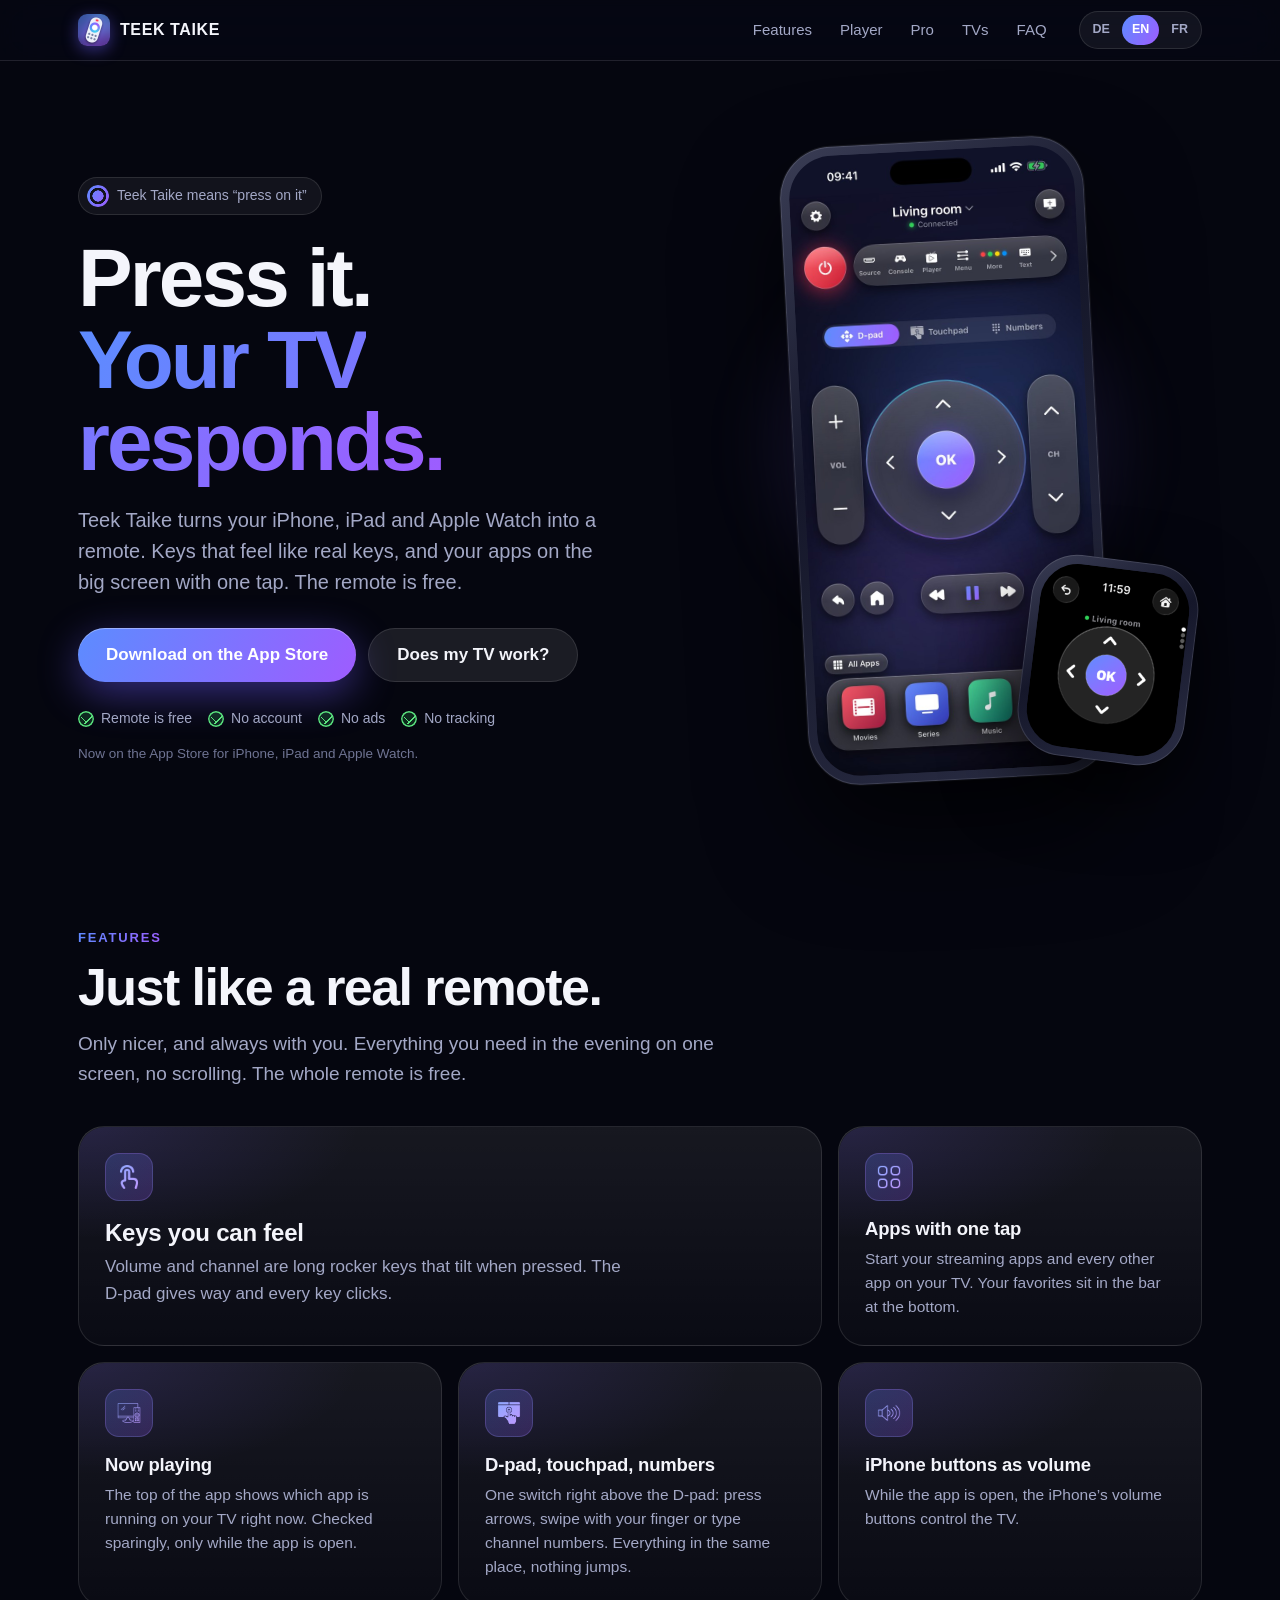
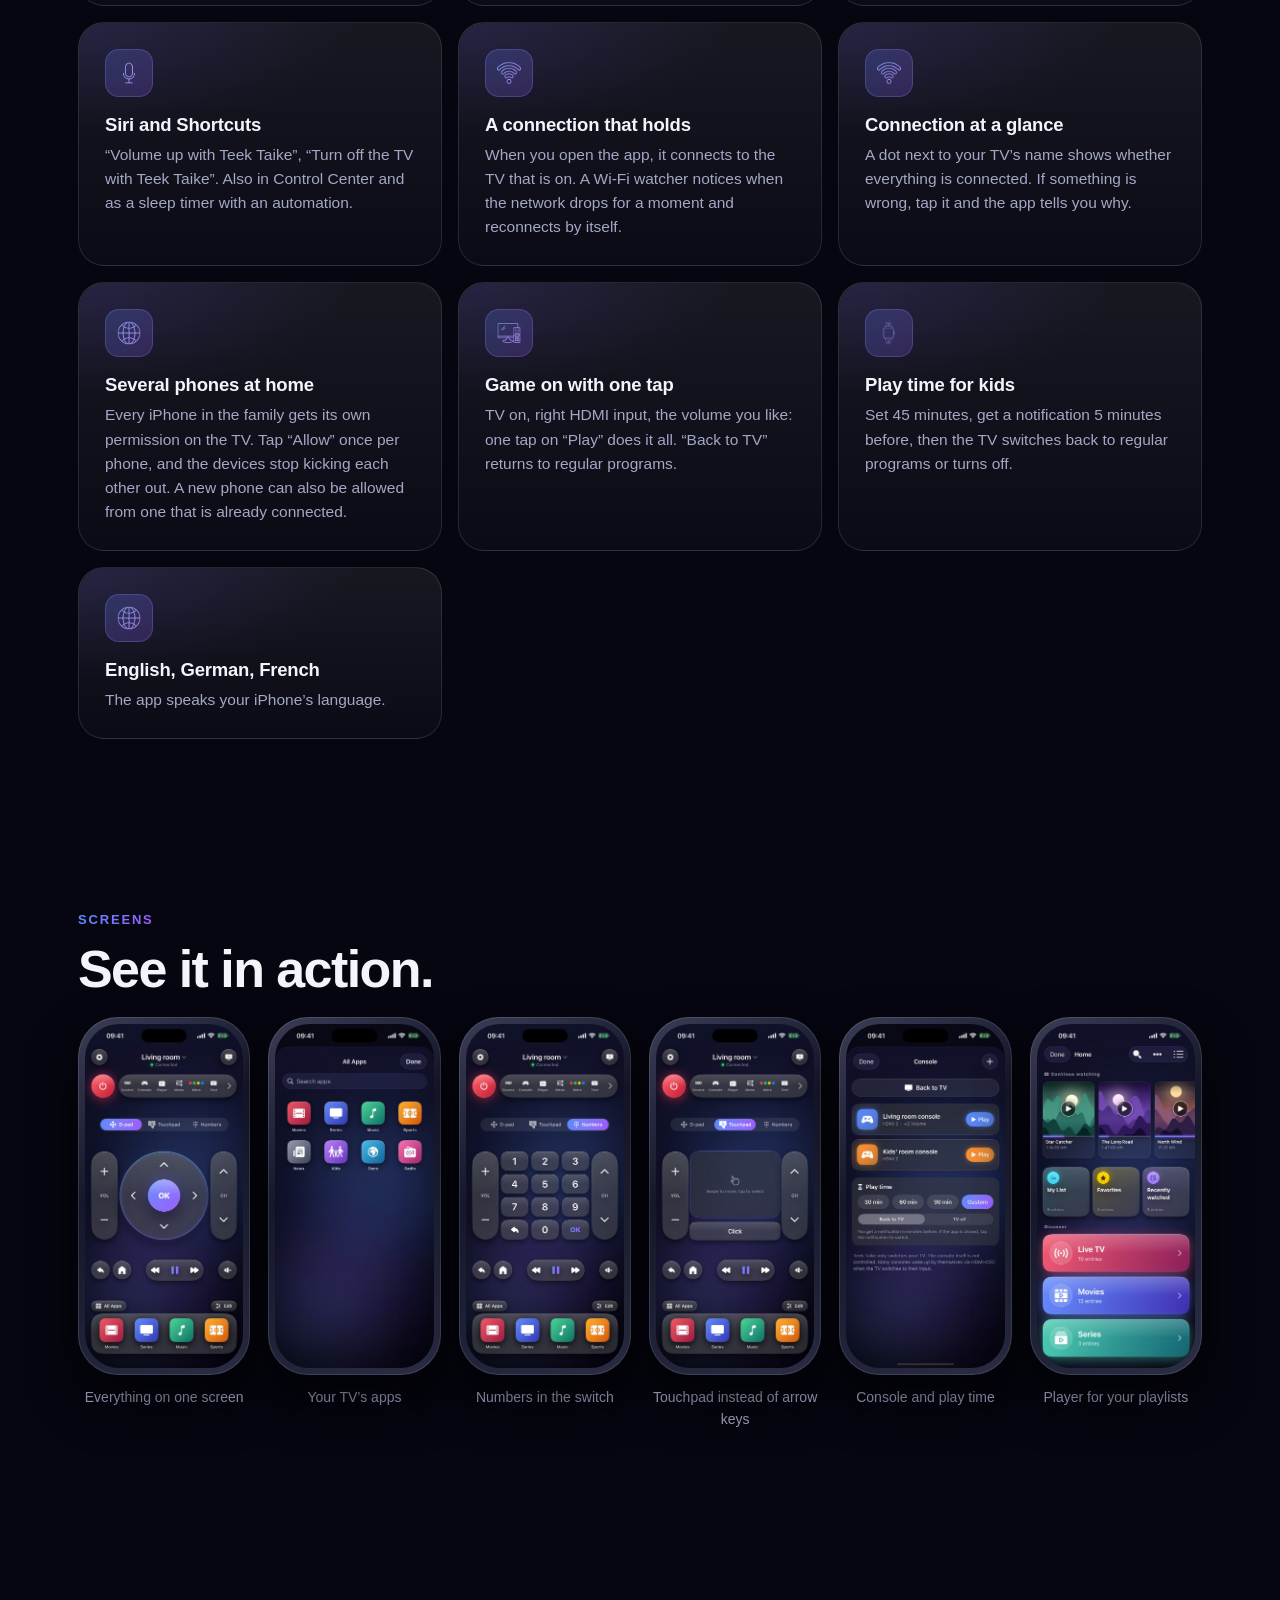
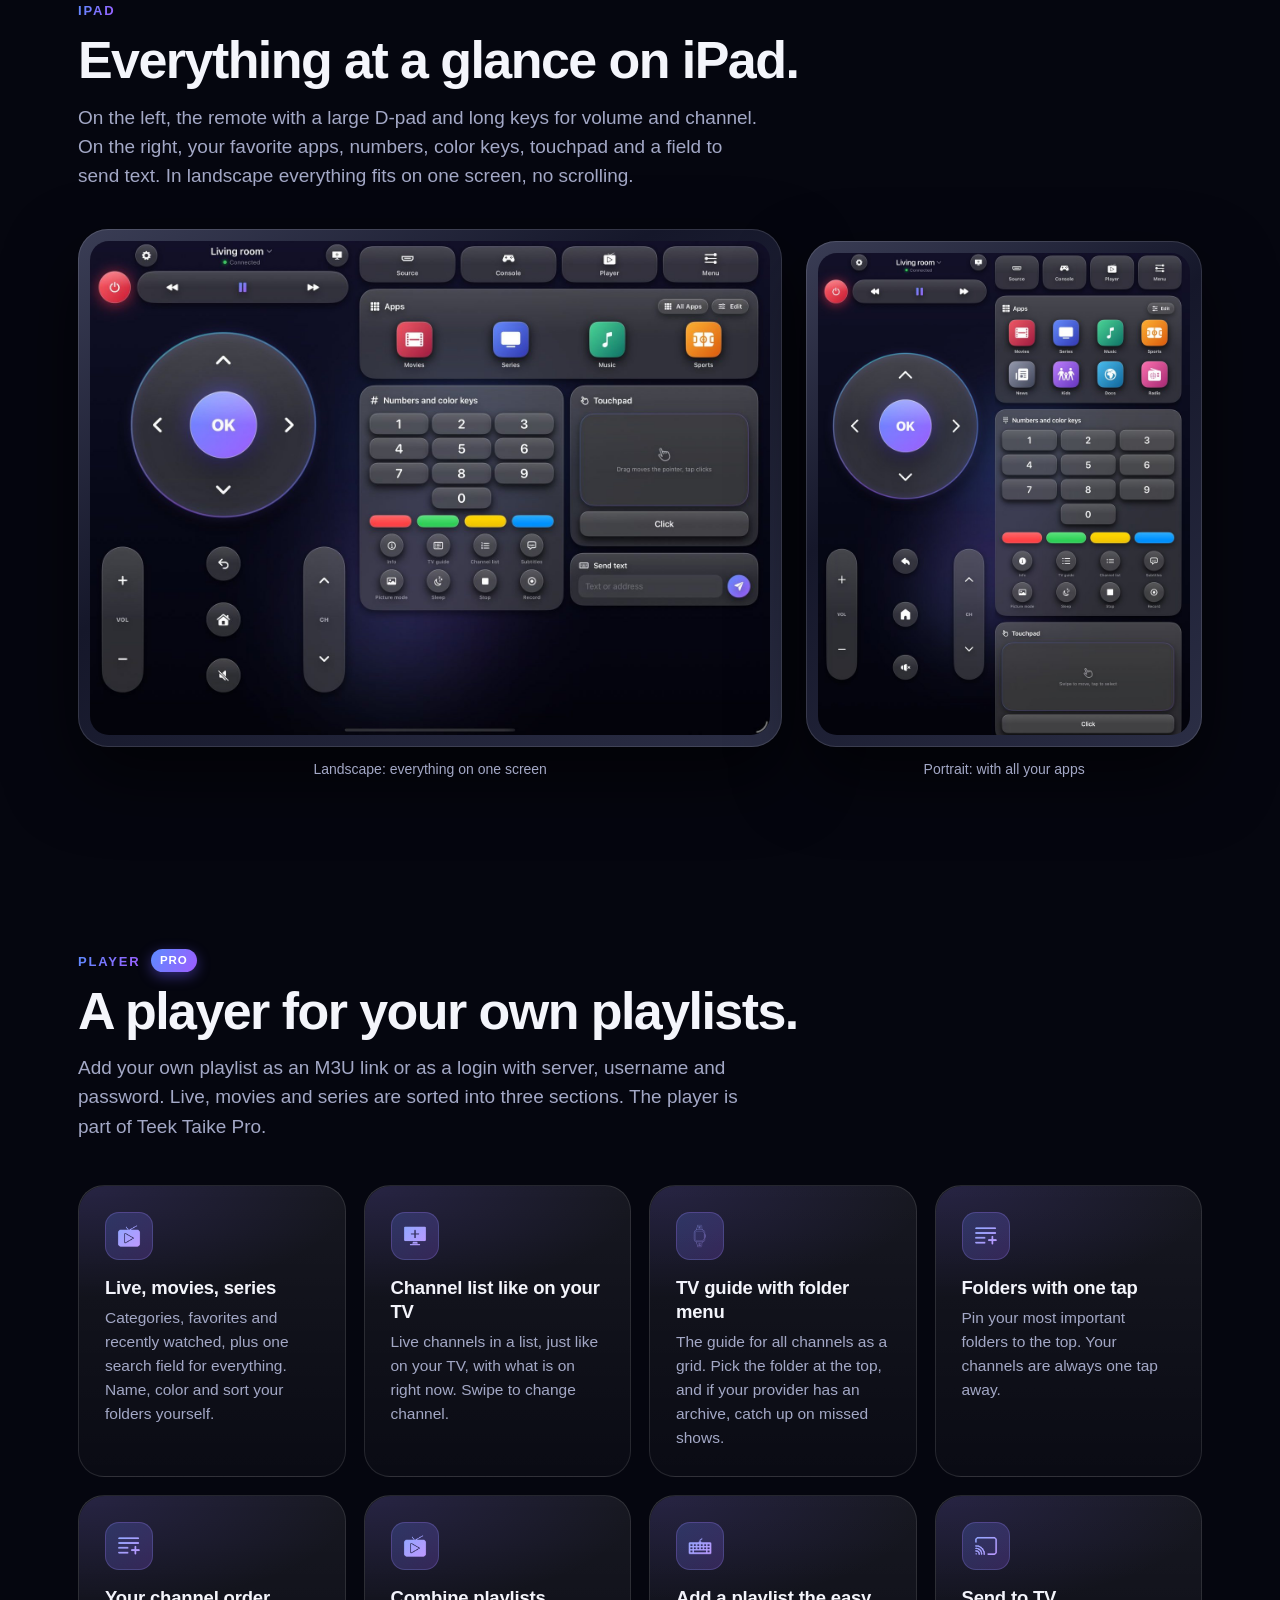
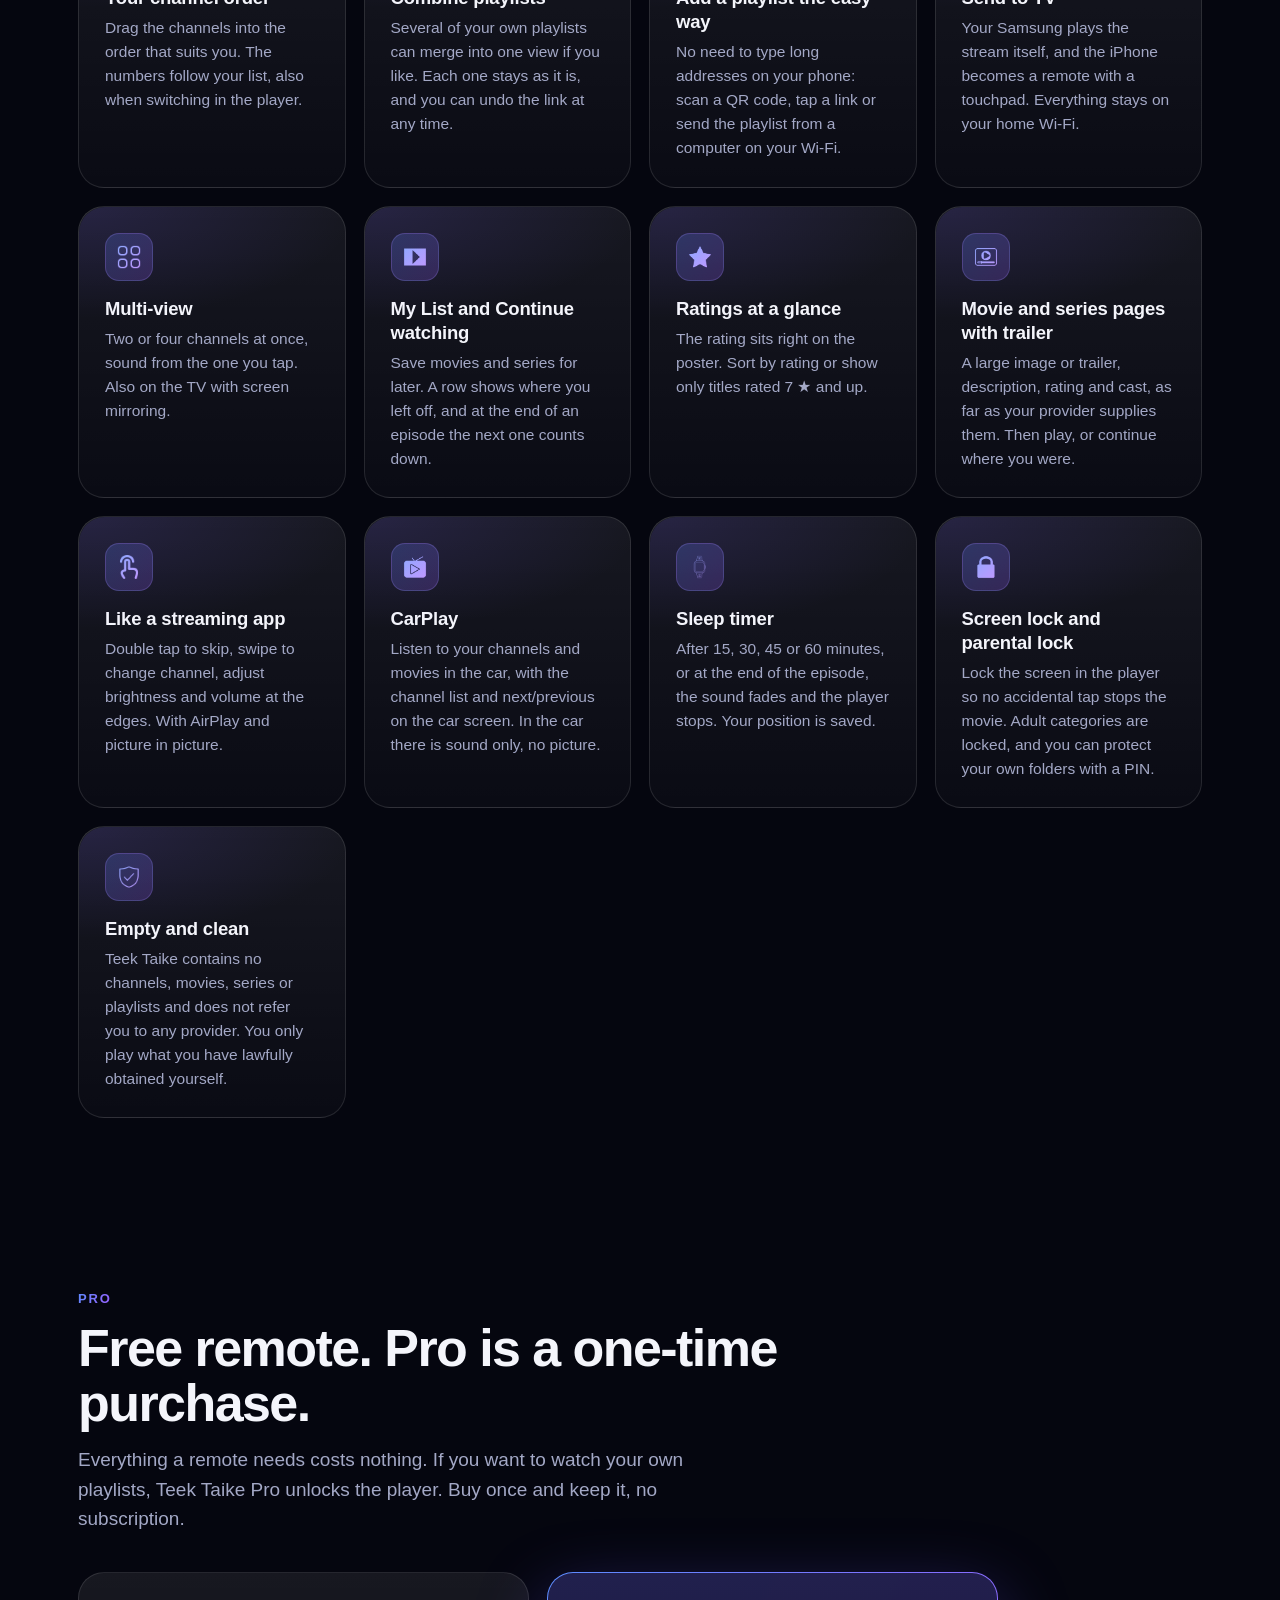
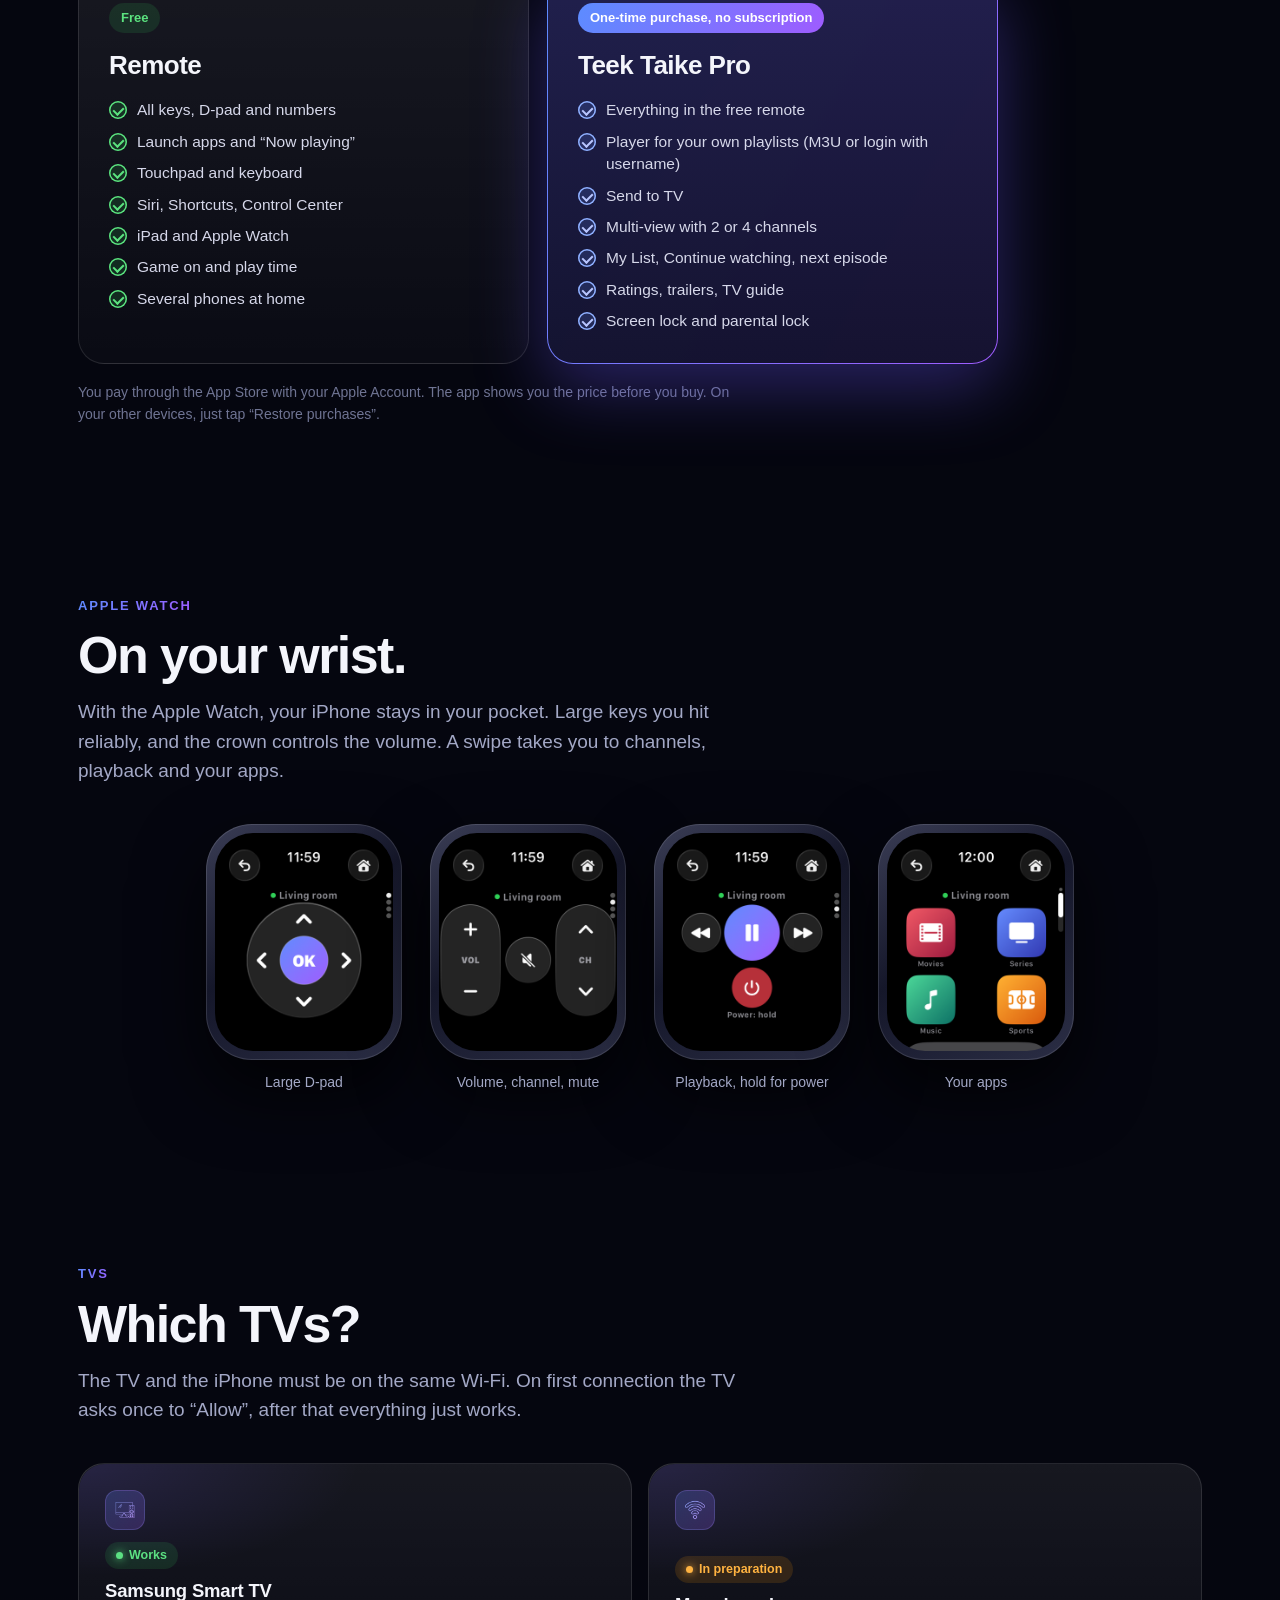
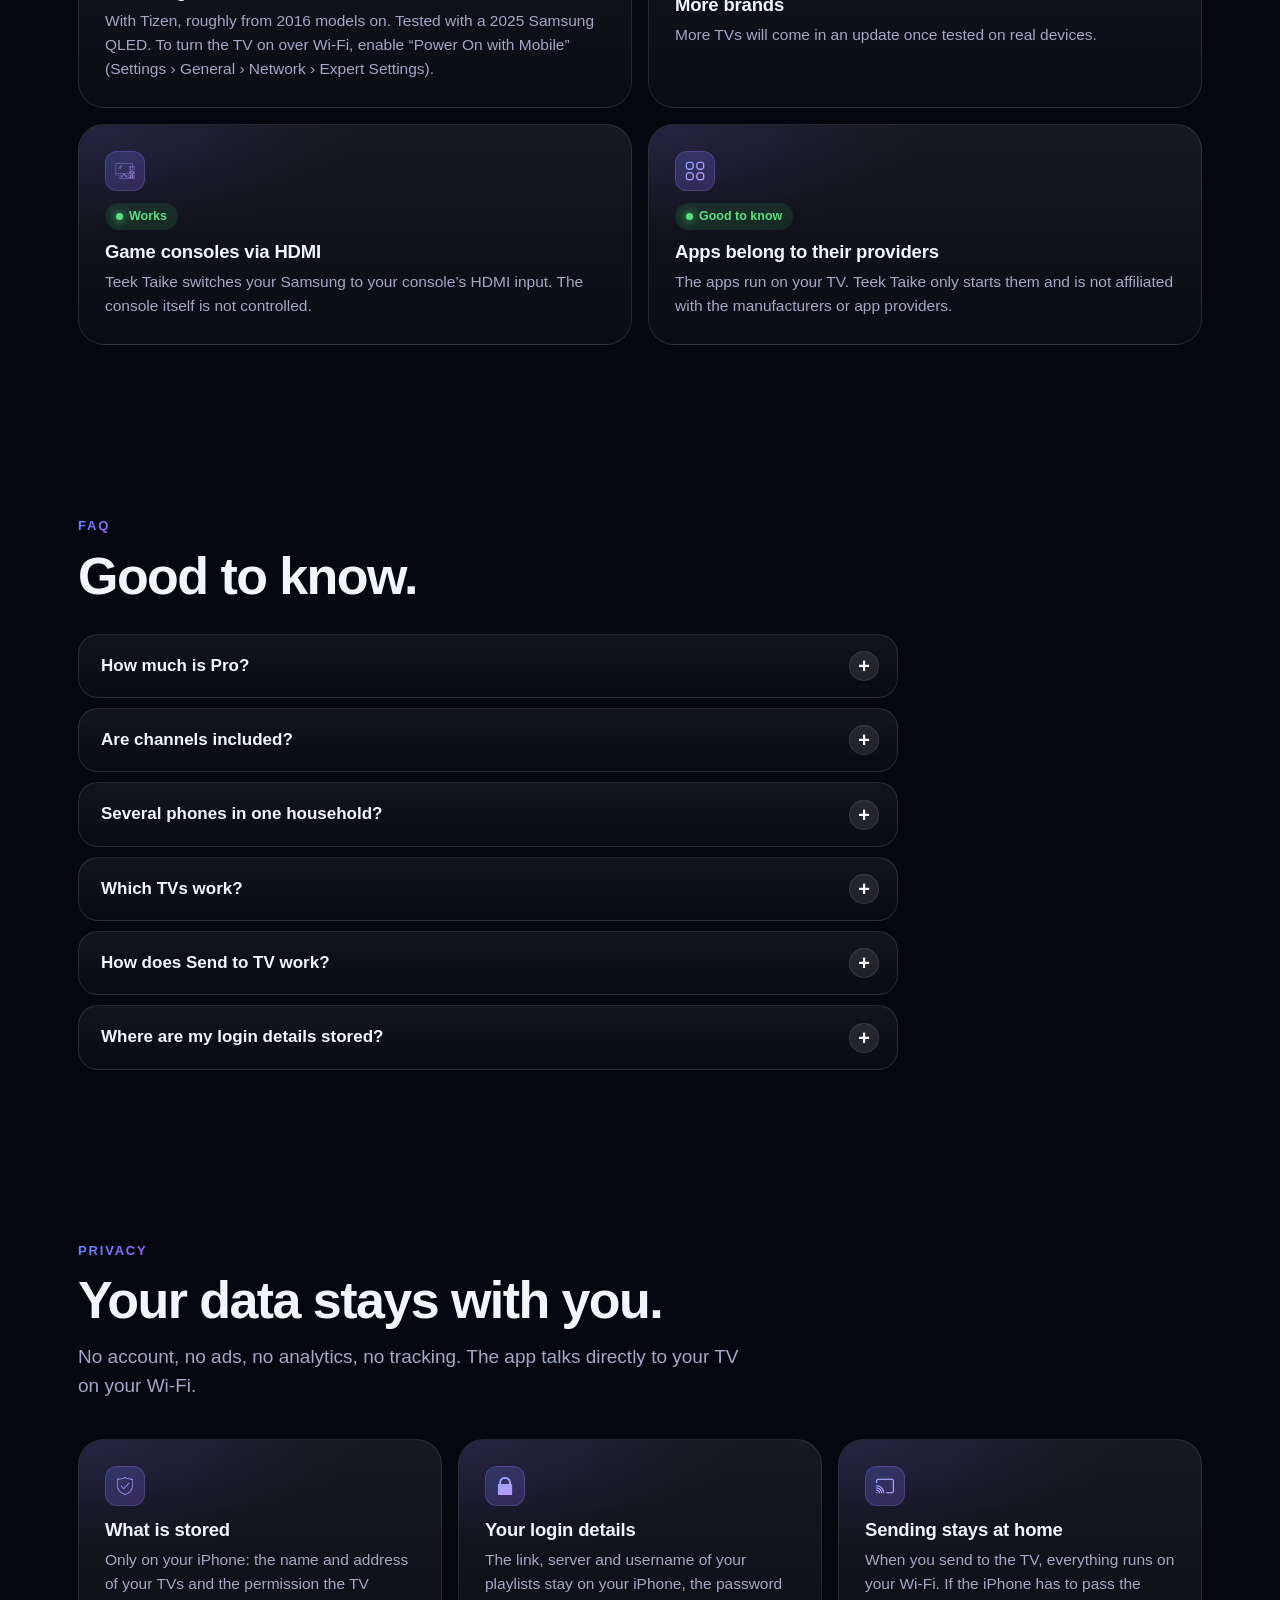
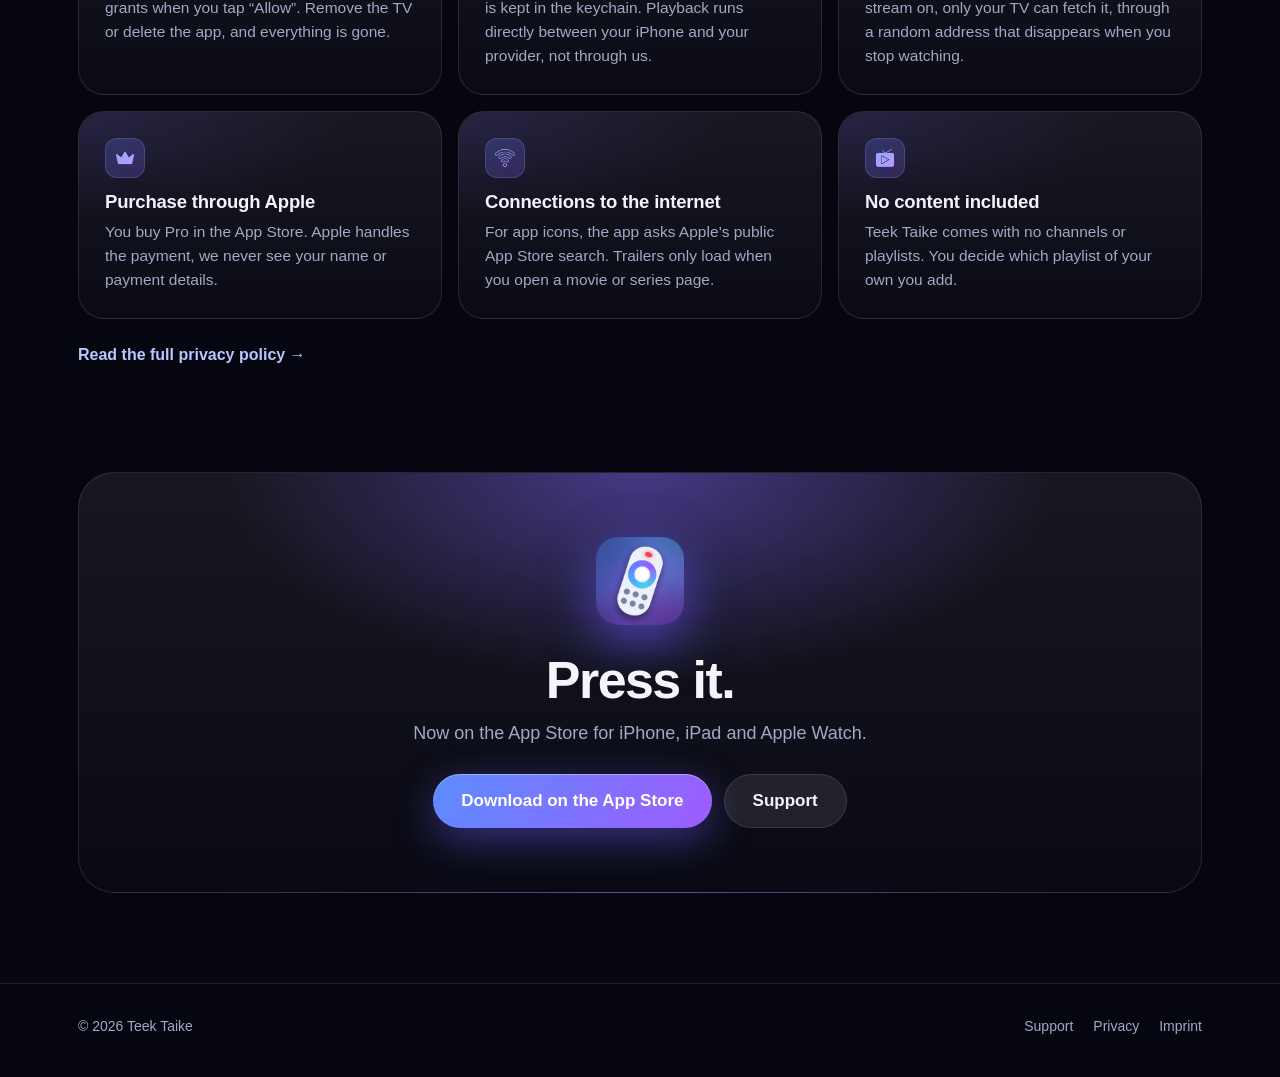
==== commit 66dc3bdf: "App Store link, CarPlay and sleep timer" ====
--- a/en/index.html
+++ b/en/index.html
@@ -47,9 +47,9 @@
       <div class="bedeutung"><i></i>Teek Taike means “press on it”</div>
       <h1>Press it.<br><span class="verlauf">Your TV responds.</span></h1>
       <p class="unter">Teek Taike turns your iPhone, iPad and Apple Watch into a remote. Keys that feel like real keys, and your apps on the big screen with one tap. The remote is free.</p>
-      <div class="knoepfe"><a class="knopf" href="#fernseher">Does my TV work?</a><a class="knopf still" href="#funktionen">See more</a></div>
+      <div class="knoepfe"><a class="knopf" href="https://apps.apple.com/app/teek-taike-tv-fernbedienung/id6832199569">Download on the App Store</a><a class="knopf still" href="#fernseher">Does my TV work?</a></div>
       <div class="vertrauen"><span>Remote is free</span><span>No account</span><span>No ads</span><span>No tracking</span></div>
-      <p class="bald">Coming soon to the App Store for iPhone, iPad and Apple Watch.</p>
+      <p class="bald">Now on the App Store for iPhone, iPad and Apple Watch.</p>
     </div>
     <div class="geraete">
       <div class="handy"><img src="../bilder/en/iphone_haupt_1711.jpg" alt="Teek Taike on iPhone: D-pad, volume, channel and app tiles" width="660" height="1434" fetchpriority="high"></div>
@@ -70,7 +70,7 @@
       <div class="karte zeigen"><div class="zeichen" style="--symbol:url(../bilder/symbole/mikrofon.png)"></div><h3>Siri and Shortcuts</h3><p>“Volume up with Teek Taike”, “Turn off the TV with Teek Taike”. Also in Control Center and as a sleep timer with an automation.</p></div>
       <div class="karte zeigen"><div class="zeichen" style="--symbol:url(../bilder/symbole/wlan.png)"></div><h3>A connection that holds</h3><p>When you open the app, it connects to the TV that is on. A Wi‑Fi watcher notices when the network drops for a moment and reconnects by itself.</p></div>
       <div class="karte zeigen"><div class="zeichen" style="--symbol:url(../bilder/symbole/wlan.png)"></div><h3>Connection at a glance</h3><p>A dot next to your TV’s name shows whether everything is connected. If something is wrong, tap it and the app tells you why.</p></div>
-      <div class="karte zeigen"><div class="zeichen" style="--symbol:url(../bilder/symbole/sprachen.png)"></div><h3>Several phones at home</h3><p>Every iPhone in the family gets its own permission on the TV. Tap “Allow” once per phone, and the devices stop kicking each other out.</p></div>
+      <div class="karte zeigen"><div class="zeichen" style="--symbol:url(../bilder/symbole/sprachen.png)"></div><h3>Several phones at home</h3><p>Every iPhone in the family gets its own permission on the TV. Tap “Allow” once per phone, and the devices stop kicking each other out. A new phone can also be allowed from one that is already connected.</p></div>
       <div class="karte zeigen"><div class="zeichen" style="--symbol:url(../bilder/symbole/fernseher.png)"></div><h3>Game on with one tap</h3><p>TV on, right HDMI input, the volume you like: one tap on “Play” does it all. “Back to TV” returns to regular programs.</p></div>
       <div class="karte zeigen"><div class="zeichen" style="--symbol:url(../bilder/symbole/uhr.png)"></div><h3>Play time for kids</h3><p>Set 45 minutes, get a notification 5 minutes before, then the TV switches back to regular programs or turns off.</p></div>
       <div class="karte zeigen"><div class="zeichen" style="--symbol:url(../bilder/symbole/sprachen.png)"></div><h3>English, German, French</h3><p>The app speaks your iPhone’s language.</p></div>
@@ -120,6 +120,8 @@
       <div class="karte"><div class="zeichen" style="--symbol:url(../bilder/symbole/stern.png)"></div><h3>Ratings at a glance</h3><p>The rating sits right on the poster. Sort by rating or show only titles rated 7 ★ and up.</p></div>
       <div class="karte"><div class="zeichen" style="--symbol:url(../bilder/symbole/trailer.png)"></div><h3>Movie and series pages with trailer</h3><p>A large image or trailer, description, rating and cast, as far as your provider supplies them. Then play, or continue where you were.</p></div>
       <div class="karte"><div class="zeichen" style="--symbol:url(../bilder/symbole/tippen.png)"></div><h3>Like a streaming app</h3><p>Double tap to skip, swipe to change channel, adjust brightness and volume at the edges. With AirPlay and picture in picture.</p></div>
+      <div class="karte"><div class="zeichen" style="--symbol:url(../bilder/symbole/iptv.png)"></div><h3>CarPlay</h3><p>Listen to your channels and movies in the car, with the channel list and next/previous on the car screen. In the car there is sound only, no picture.</p></div>
+      <div class="karte"><div class="zeichen" style="--symbol:url(../bilder/symbole/uhr.png)"></div><h3>Sleep timer</h3><p>After 15, 30, 45 or 60 minutes, or at the end of the episode, the sound fades and the player stops. Your position is saved.</p></div>
       <div class="karte"><div class="zeichen" style="--symbol:url(../bilder/symbole/schloss_zu.png)"></div><h3>Screen lock and parental lock</h3><p>Lock the screen in the player so no accidental tap stops the movie. Adult categories are locked, and you can protect your own folders with a PIN.</p></div>
       <div class="karte"><div class="zeichen" style="--symbol:url(../bilder/symbole/schutz.png)"></div><h3>Empty and clean</h3><p>Teek Taike contains no channels, movies, series or playlists and does not refer you to any provider. You only play what you have lawfully obtained yourself.</p></div>
     </div>
@@ -191,8 +193,8 @@
   <div class="schluss zeigen">
     <img src="../bilder/icon.png" alt="" width="88" height="88" loading="lazy">
     <h2>Press it.</h2>
-    <p>Coming soon to the App Store for iPhone, iPad and Apple Watch.</p>
-    <div class="knoepfe"><a class="knopf" href="#fernseher">Does my TV work?</a><a class="knopf still" href="support.html">Support</a></div>
+    <p>Now on the App Store for iPhone, iPad and Apple Watch.</p>
+    <div class="knoepfe"><a class="knopf" href="https://apps.apple.com/app/teek-taike-tv-fernbedienung/id6832199569">Download on the App Store</a><a class="knopf still" href="support.html">Support</a></div>
   </div>
 </main>
 <footer>
